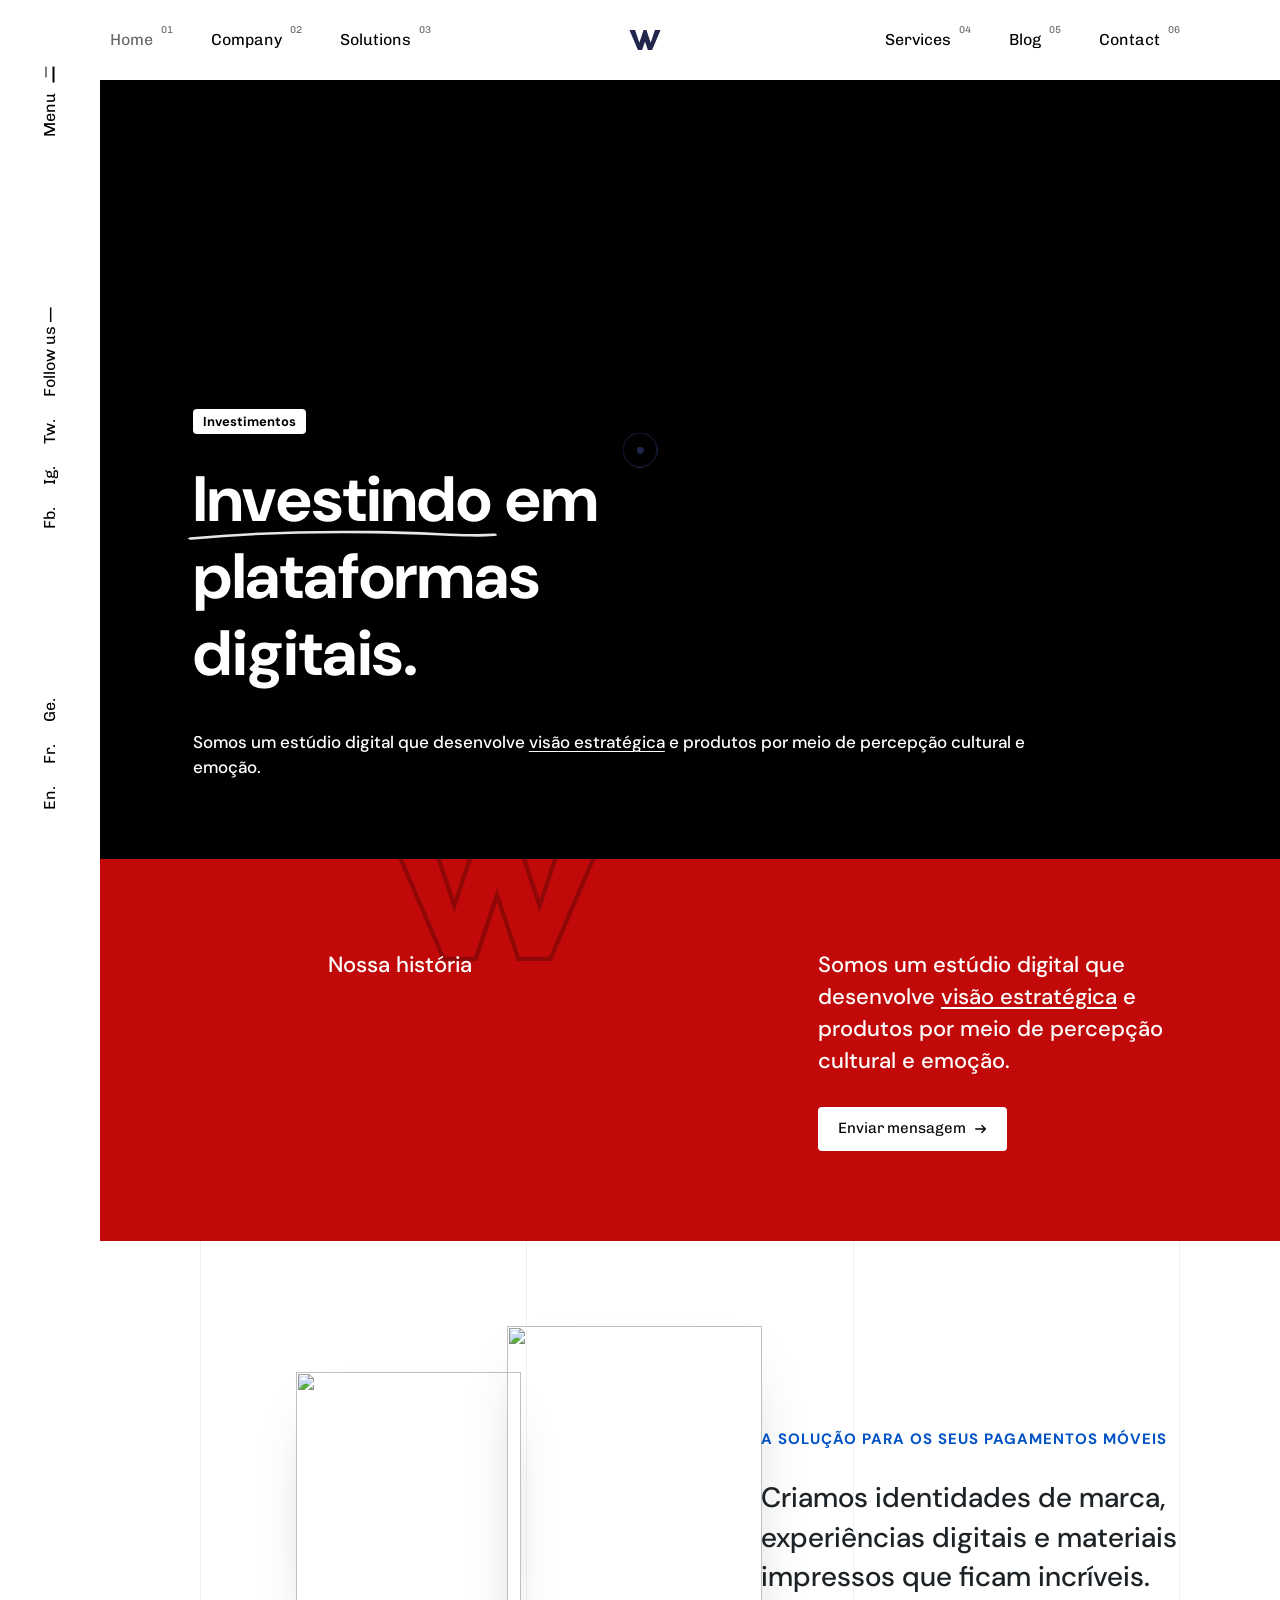
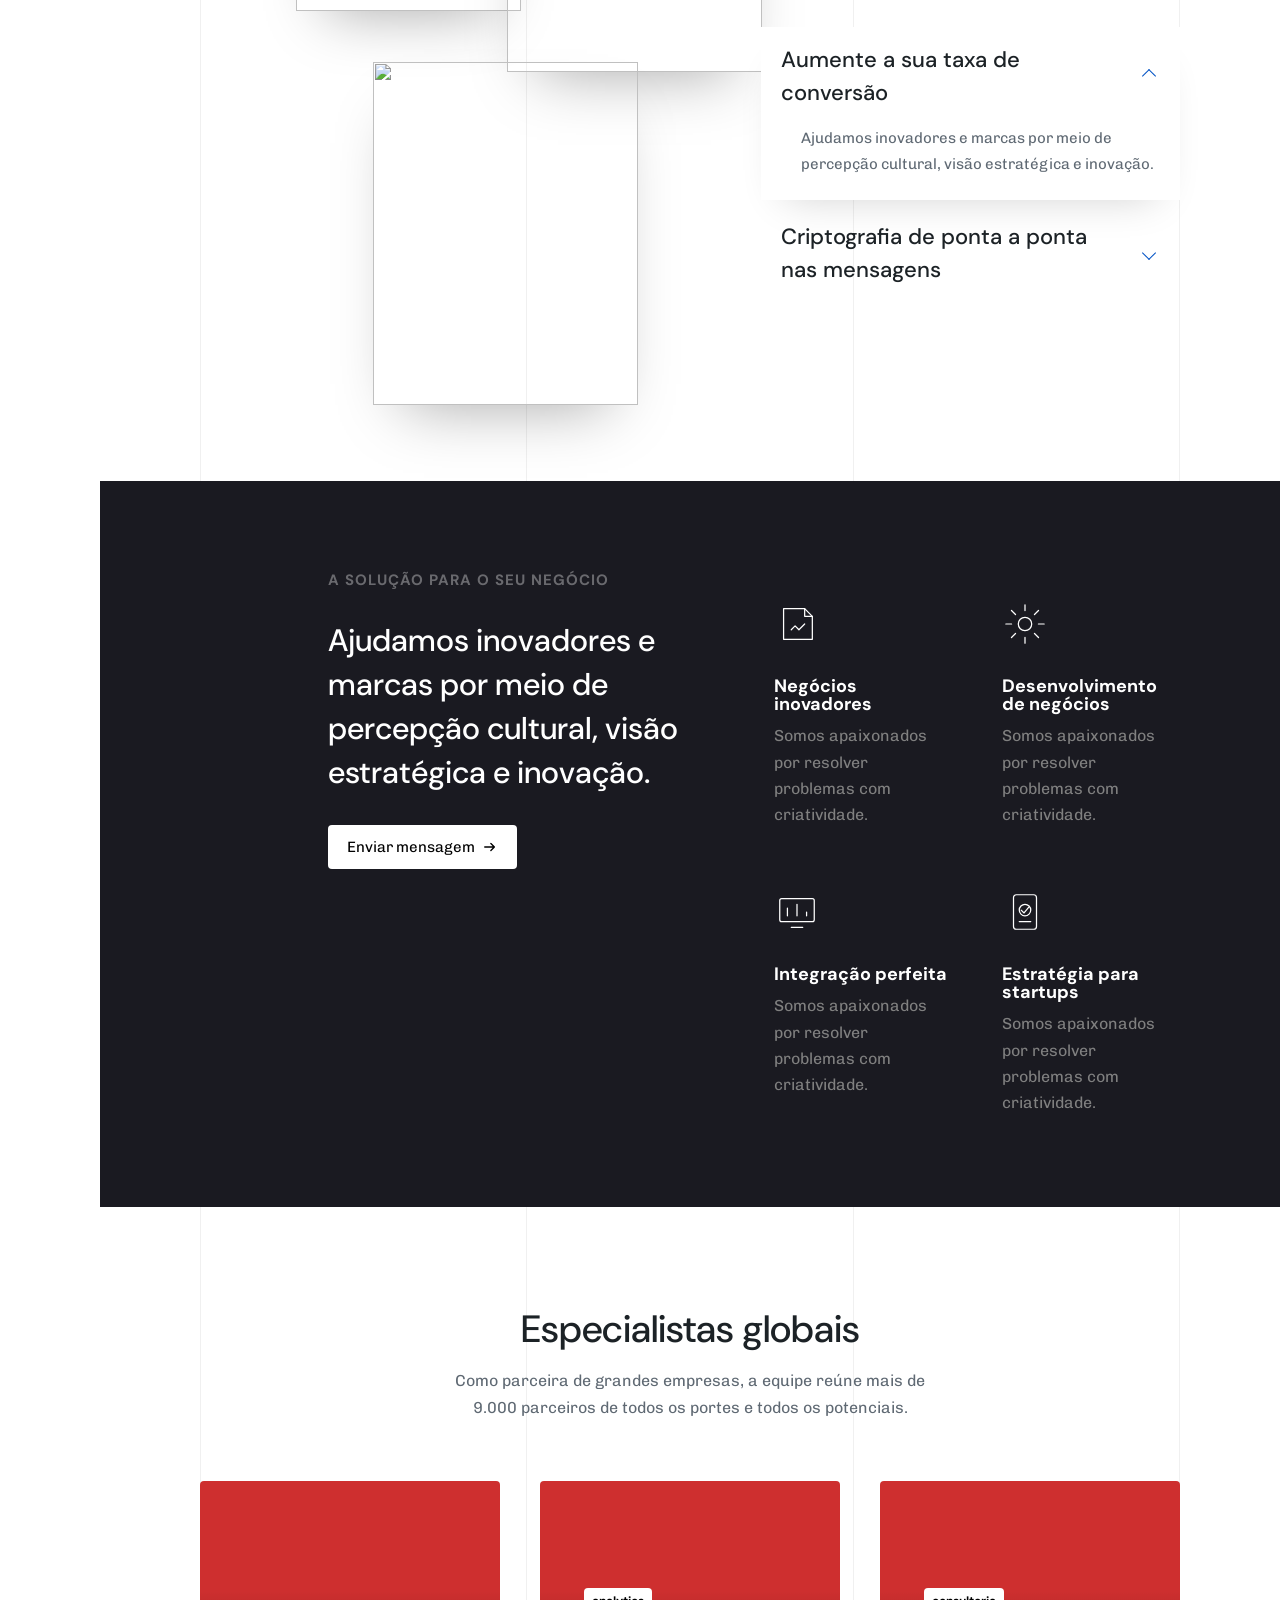
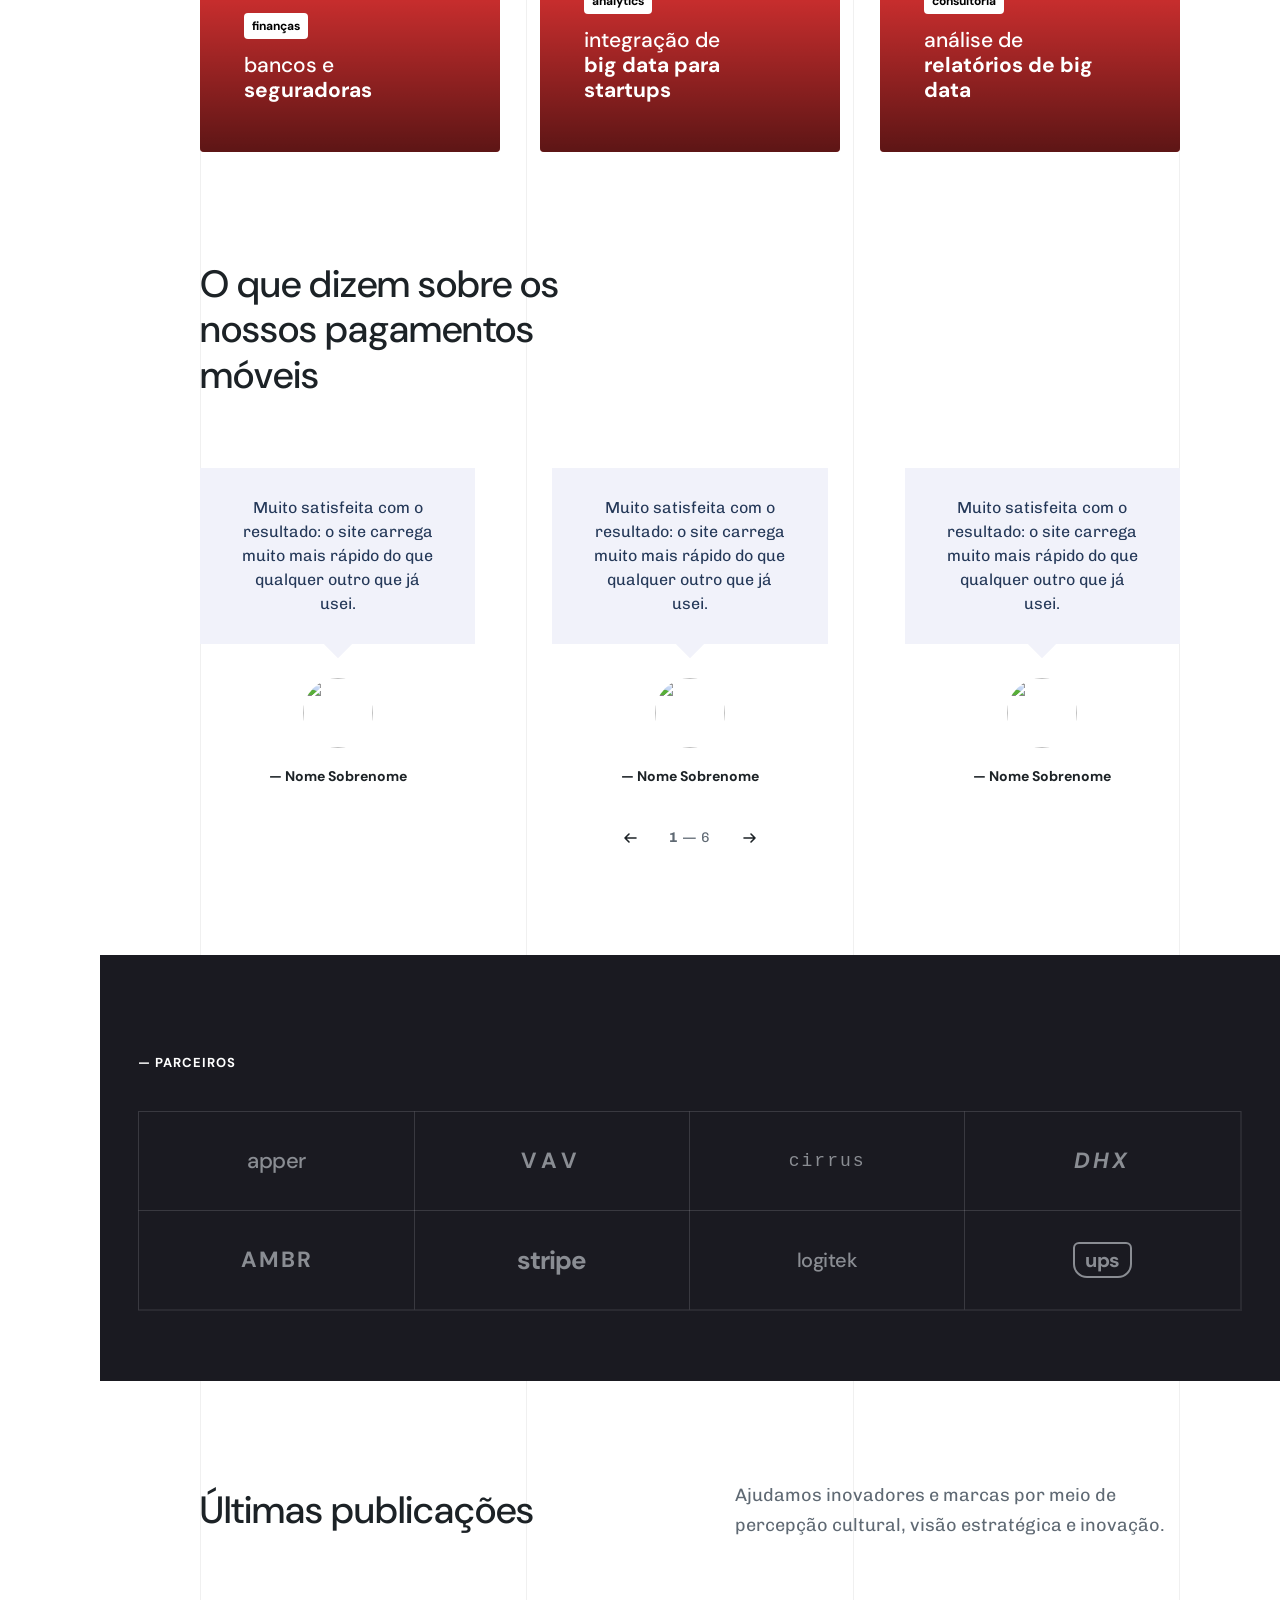
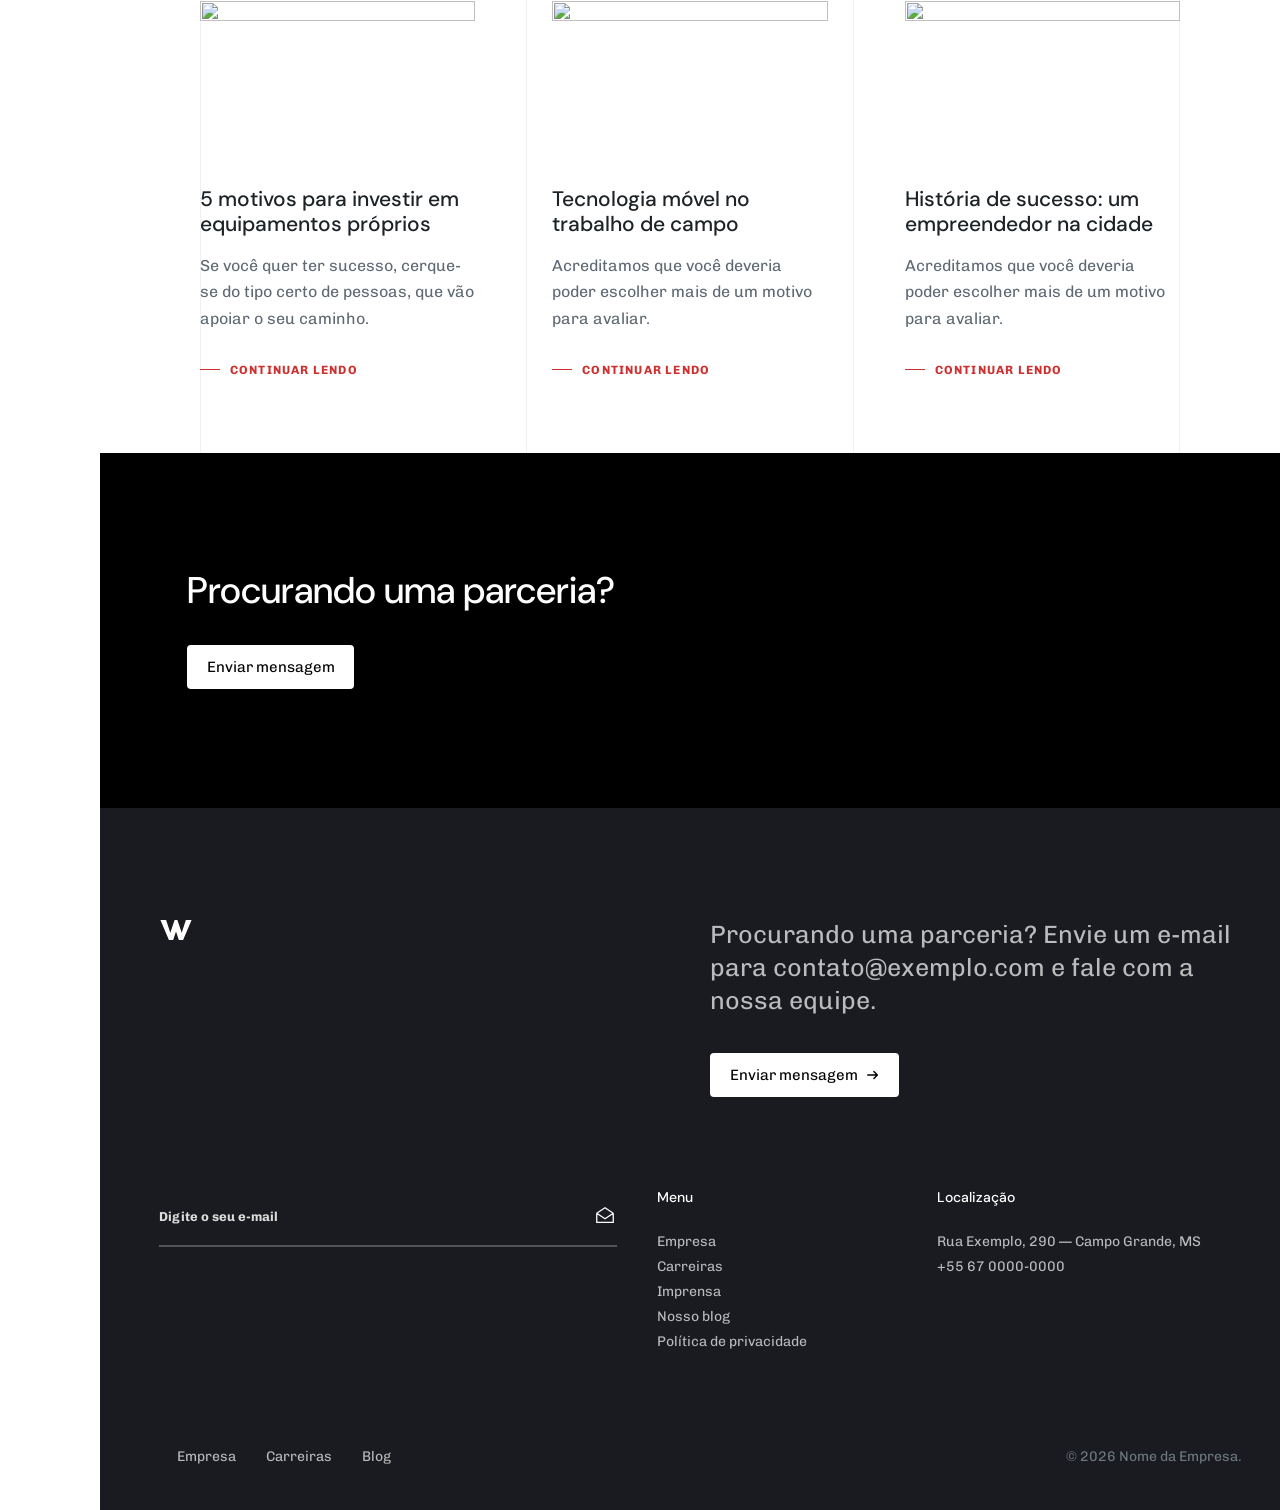
==== index.html @ 2f0c1c55 "Add files via upload" ====
<!DOCTYPE html>
<html lang="pt-BR">
<head>
<meta charset="utf-8">
<meta name="viewport" content="width=device-width, initial-scale=1">
<title>Projeto INSTY — site institucional (base)</title>
<meta name="description" content="Base do site institucional do Projeto INSTY. Estrutura, tipografia e interações reconstruídas; textos e fotos são provisórios.">
<meta name="robots" content="noindex">
<link rel="icon" href="assets/favicon.svg" type="image/svg+xml">
<link rel="preconnect" href="https://fonts.googleapis.com">
<link rel="preconnect" href="https://fonts.gstatic.com" crossorigin>
<link rel="stylesheet" href="https://fonts.googleapis.com/css2?family=Chivo:wght@400;700&family=DM+Sans:wght@500;700&family=DM+Serif+Text:ital@0;1&display=swap">
<link rel="stylesheet" href="css/style.css">
</head>
<body>

<!-- ===== cursor personalizado (desktop com mouse) ===== -->
<div class="cc" aria-hidden="true">
  <span class="cc__dot"></span>
  <span class="cc__ring"></span>
  <span class="cc__solid"><i>Arraste</i></span>
</div>

<!-- ===== barra lateral fixa ===== -->
<aside class="barra" aria-label="Barra lateral">
  <button type="button" class="barra__menu" id="abrirMenu" aria-controls="gaveta" aria-expanded="false" aria-label="Abrir o menu">
    <span class="barra__menu-ico"><i></i><i></i></span>
    <span class="barra__menu-tx">Menu</span>
  </button>
  <div class="barra__social">
    <a href="#">Fb.</a><a href="#">Ig.</a><a href="#">Tw.</a><span>Follow us —</span>
  </div>
  <div class="barra__lang">
    <a href="#">En.</a><a href="#">Fr.</a><a href="#">Ge.</a>
  </div>
</aside>

<!-- ===== gaveta (menu lateral) ===== -->
<div class="gaveta" id="gaveta" aria-hidden="true">
  <div class="gaveta__fundo" data-fechar></div>
  <nav class="gaveta__painel" aria-label="Menu principal">
    <a class="gaveta__logo" href="#inicio" aria-label="Início"><svg viewBox="0 0 48 32"><use href="#logo"/></svg></a>
    <button type="button" class="gaveta__fechar" data-fechar aria-label="Fechar o menu"><span></span><span></span></button>
    <ul class="gaveta__lista">
      <li><a href="#inicio">Home</a></li>
      <li><a href="#empresa">Company</a></li>
      <li><a href="#solucoes">Solutions</a></li>
      <li><a href="#servicos">Services</a></li>
      <li><a href="#blog">Blog</a></li>
      <li><a href="#contato">Contact</a></li>
    </ul>
    <div class="gaveta__rodape">
      <a href="mailto:contato@exemplo.com">contato@exemplo.com</a>
      <p>Tem uma dúvida? Estamos aqui para responder.</p>
    </div>
  </nav>
</div>

<!-- ===== cabeçalho ===== -->
<header class="topo" id="topo">
  <nav class="topo__nav topo__nav--esq" aria-label="Principal, esquerda">
    <a href="#inicio" class="atual">Home<sup>01</sup></a>
    <a href="#empresa">Company<sup>02</sup></a>
    <a href="#solucoes">Solutions<sup>03</sup></a>
  </nav>
  <a class="topo__logo" href="#inicio" aria-label="Início"><svg viewBox="0 0 48 32"><use href="#logo"/></svg></a>
  <nav class="topo__nav topo__nav--dir" aria-label="Principal, direita">
    <a href="#servicos">Services<sup>04</sup></a>
    <a href="#blog">Blog<sup>05</sup></a>
    <a href="#contato">Contact<sup>06</sup></a>
  </nav>
  <button type="button" class="topo__ham" id="abrirMenuMobile" aria-controls="gaveta" aria-expanded="false" aria-label="Abrir o menu"><i></i><i></i></button>
</header>

<main class="pagina">

<!-- 1. HERÓI -->
<section class="heroi" id="inicio" data-blob>
  <div class="heroi__fundo" style="background-image:url('https://images.pexels.com/photos/5075787/pexels-photo-5075787.jpeg?auto=compress&cs=tinysrgb&w=2200')"></div>
  <div class="heroi__veu"></div>
  <div class="heroi__conteudo">
    <span class="chip rv" data-rv>Investimentos</span>
    <h1 class="heroi__titulo" data-split><span class="sublinha">Investindo</span> em plataformas digitais.</h1>
    <p class="heroi__sub rv" data-rv style="--d:.5s">Somos um estúdio digital que desenvolve <a href="#empresa">visão estratégica</a> e produtos por meio de percepção cultural e emoção.</p>
  </div>
</section>

<!-- 2. NOSSA HISTÓRIA (faixa vermelha) -->
<section class="historia" id="empresa">
  <svg class="historia__marca" viewBox="0 0 48 32" aria-hidden="true"><path d="M2 2h8l6 18 6-18h4l6 18 6-18h8L34 30h-6l-4-12-4 12h-6z"/></svg>
  <div class="historia__grade">
    <h4 class="rv" data-rv>Nossa história</h4>
    <div class="rv" data-rv style="--d:.15s">
      <p>Somos um estúdio digital que desenvolve <a href="#solucoes">visão estratégica</a> e produtos por meio de percepção cultural e emoção.</p>
      <a class="btn" href="#contato">Enviar mensagem <svg viewBox="0 0 16 16"><use href="#seta"/></svg></a>
    </div>
  </div>
</section>

<!-- 3. SOLUÇÕES (colagem + acordeão) -->
<section class="sec solucoes linhas" id="solucoes">
  <div class="solucoes__colagem" aria-hidden="true">
    <figure class="plx" data-plx="-0.08"><img src="https://images.pexels.com/photos/5950690/pexels-photo-5950690.jpeg?auto=compress&cs=tinysrgb&w=500&h=530&fit=crop" alt="" loading="lazy"></figure>
    <figure class="plx" data-plx="0.10"><img src="https://images.pexels.com/photos/8815841/pexels-photo-8815841.jpeg?auto=compress&cs=tinysrgb&w=560&h=720&fit=crop" alt="" loading="lazy"></figure>
    <figure class="plx" data-plx="-0.16"><img src="https://images.pexels.com/photos/11738405/pexels-photo-11738405.jpeg?auto=compress&cs=tinysrgb&w=540&h=730&fit=crop" alt="" loading="lazy"></figure>
  </div>
  <div class="solucoes__texto">
    <h6 class="eyebrow eyebrow--azul rv" data-rv>A solução para os seus pagamentos móveis</h6>
    <h2 class="t-28 rv" data-rv style="--d:.1s">Criamos identidades de marca, experiências digitais e materiais impressos que ficam incríveis.</h2>
    <div class="acordeao rv" data-rv style="--d:.2s">
      <details open>
        <summary><h4>Aumente a sua taxa de conversão</h4><i class="acordeao__seta"></i></summary>
        <div class="acordeao__corpo"><p>Ajudamos inovadores e marcas por meio de percepção cultural, visão estratégica e inovação.</p></div>
      </details>
      <details>
        <summary><h4>Criptografia de ponta a ponta nas mensagens</h4><i class="acordeao__seta"></i></summary>
        <div class="acordeao__corpo"><p>Ajudamos inovadores e marcas por meio de percepção cultural, visão estratégica e inovação.</p></div>
      </details>
    </div>
  </div>
</section>

<!-- 4. SERVIÇOS (bloco escuro) -->
<section class="servicos" id="servicos">
  <div class="servicos__texto">
    <h6 class="eyebrow eyebrow--clara rv" data-rv>A solução para o seu negócio</h6>
    <h3 class="t-31 rv" data-rv style="--d:.1s">Ajudamos inovadores e marcas por meio de percepção cultural, visão estratégica e inovação.</h3>
    <div class="rv" data-rv style="--d:.2s"><a class="btn" href="#contato">Enviar mensagem <svg viewBox="0 0 16 16"><use href="#seta"/></svg></a></div>
  </div>
  <div class="servicos__grade">
    <article class="icone-box rv" data-rv>
      <svg viewBox="0 0 48 48" aria-hidden="true"><path d="M10 8h22l8 8v24H10z"/><path d="M32 8v8h8"/><path d="M18 30l4-4 4 4 6-6"/></svg>
      <h3>Negócios inovadores</h3><p>Somos apaixonados por resolver problemas com criatividade.</p>
    </article>
    <article class="icone-box rv" data-rv style="--d:.1s">
      <svg viewBox="0 0 48 48" aria-hidden="true"><circle cx="24" cy="24" r="7"/><path d="M24 4v6M24 38v6M4 24h6M38 24h6M9.9 9.9l4.2 4.2M33.9 33.9l4.2 4.2M9.9 38.1l4.2-4.2M33.9 14.1l4.2-4.2"/></svg>
      <h3>Desenvolvimento de negócios</h3><p>Somos apaixonados por resolver problemas com criatividade.</p>
    </article>
    <article class="icone-box rv" data-rv style="--d:.15s">
      <svg viewBox="0 0 48 48" aria-hidden="true"><rect x="6" y="10" width="36" height="24" rx="2"/><path d="M14 28v-8M24 28V16M34 28v-4M18 40h12"/></svg>
      <h3>Integração perfeita</h3><p>Somos apaixonados por resolver problemas com criatividade.</p>
    </article>
    <article class="icone-box rv" data-rv style="--d:.25s">
      <svg viewBox="0 0 48 48" aria-hidden="true"><rect x="12" y="6" width="24" height="36" rx="3"/><circle cx="24" cy="22" r="6"/><path d="M20 22l3 3 5-6M18 34h12"/></svg>
      <h3>Estratégia para startups</h3><p>Somos apaixonados por resolver problemas com criatividade.</p>
    </article>
  </div>
</section>

<!-- 5. ESPECIALISTAS (cartões que viram) -->
<section class="sec especialistas linhas">
  <header class="centro">
    <h2 class="t-38 rv" data-rv>Especialistas globais</h2>
    <p class="rv" data-rv style="--d:.1s">Como parceira de grandes empresas, a equipe reúne mais de 9.000 parceiros de todos os portes e todos os potenciais.</p>
  </header>
  <div class="flips" data-cursor="explorar">
    <article class="flip rv" data-rv>
      <div class="flip__inner">
        <div class="flip__face flip__frente" style="background-image:url('https://images.pexels.com/photos/1181326/pexels-photo-1181326.jpeg?auto=compress&cs=tinysrgb&w=1100&h=1000&fit=crop')">
          <span class="chip chip--sm">finanças</span>
          <h5><span>bancos e</span> seguradoras</h5>
        </div>
        <div class="flip__face flip__verso"><a class="btn" href="#contato">Enviar mensagem <svg viewBox="0 0 16 16"><use href="#seta"/></svg></a></div>
      </div>
    </article>
    <article class="flip rv" data-rv style="--d:.1s">
      <div class="flip__inner">
        <div class="flip__face flip__frente" style="background-image:url('https://images.pexels.com/photos/6585966/pexels-photo-6585966.jpeg?auto=compress&cs=tinysrgb&w=1100&h=1000&fit=crop')">
          <span class="chip chip--sm">analytics</span>
          <h5><span>integração de</span> big data para startups</h5>
        </div>
        <div class="flip__face flip__verso"><a class="btn" href="#contato">Enviar mensagem <svg viewBox="0 0 16 16"><use href="#seta"/></svg></a></div>
      </div>
    </article>
    <article class="flip rv" data-rv style="--d:.2s">
      <div class="flip__inner">
        <div class="flip__face flip__frente" style="background-image:url('https://images.pexels.com/photos/7752878/pexels-photo-7752878.jpeg?auto=compress&cs=tinysrgb&w=1100&h=1000&fit=crop')">
          <span class="chip chip--sm">consultoria</span>
          <h5><span>análise de</span> relatórios de big data</h5>
        </div>
        <div class="flip__face flip__verso"><a class="btn" href="#contato">Enviar mensagem <svg viewBox="0 0 16 16"><use href="#seta"/></svg></a></div>
      </div>
    </article>
  </div>
</section>

<!-- 6. DEPOIMENTOS -->
<section class="sec depoimentos linhas">
  <header class="duas-col">
    <h2 class="t-38 rv" data-rv>O que dizem sobre os nossos pagamentos móveis</h2>
    <p class="t-18 rv" data-rv style="--d:.1s">Os serviços de pagamento estão disponíveis em aplicativos para celular e computador.</p>
  </header>
  <div class="carrossel" id="depoimentos" data-cursor="arrastar">
    <div class="carrossel__trilho">
      <article class="depo"><div class="depo__balao"><p>Muito satisfeita com o resultado: o site carrega muito mais rápido do que qualquer outro que já usei.</p></div><img src="https://images.pexels.com/photos/12311572/pexels-photo-12311572.jpeg?auto=compress&cs=tinysrgb&w=140&h=140&fit=crop" alt="" loading="lazy"><h3>— Nome Sobrenome</h3></article>
      <article class="depo"><div class="depo__balao"><p>Muito satisfeita com o resultado: o site carrega muito mais rápido do que qualquer outro que já usei.</p></div><img src="https://images.pexels.com/photos/37148308/pexels-photo-37148308.jpeg?auto=compress&cs=tinysrgb&w=140&h=140&fit=crop" alt="" loading="lazy"><h3>— Nome Sobrenome</h3></article>
      <article class="depo"><div class="depo__balao"><p>Muito satisfeita com o resultado: o site carrega muito mais rápido do que qualquer outro que já usei.</p></div><img src="https://images.pexels.com/photos/38197025/pexels-photo-38197025.jpeg?auto=compress&cs=tinysrgb&w=140&h=140&fit=crop" alt="" loading="lazy"><h3>— Nome Sobrenome</h3></article>
      <article class="depo"><div class="depo__balao"><p>Muito satisfeita com o resultado: o site carrega muito mais rápido do que qualquer outro que já usei.</p></div><img src="https://images.pexels.com/photos/12311572/pexels-photo-12311572.jpeg?auto=compress&cs=tinysrgb&w=140&h=140&fit=crop" alt="" loading="lazy"><h3>— Nome Sobrenome</h3></article>
      <article class="depo"><div class="depo__balao"><p>Muito satisfeita com o resultado: o site carrega muito mais rápido do que qualquer outro que já usei.</p></div><img src="https://images.pexels.com/photos/37148308/pexels-photo-37148308.jpeg?auto=compress&cs=tinysrgb&w=140&h=140&fit=crop" alt="" loading="lazy"><h3>— Nome Sobrenome</h3></article>
      <article class="depo"><div class="depo__balao"><p>Muito satisfeita com o resultado: o site carrega muito mais rápido do que qualquer outro que já usei.</p></div><img src="https://images.pexels.com/photos/38197025/pexels-photo-38197025.jpeg?auto=compress&cs=tinysrgb&w=140&h=140&fit=crop" alt="" loading="lazy"><h3>— Nome Sobrenome</h3></article>
    </div>
    <div class="carrossel__nav">
      <button type="button" class="carrossel__seta" data-dir="-1" aria-label="Anterior"><svg viewBox="0 0 16 16"><use href="#seta"/></svg></button>
      <span class="carrossel__pag"><b data-pag-atual>1</b> — <span data-pag-total>6</span></span>
      <button type="button" class="carrossel__seta" data-dir="1" aria-label="Próximo"><svg viewBox="0 0 16 16"><use href="#seta"/></svg></button>
    </div>
  </div>
</section>

<!-- 7. PARCEIROS -->
<section class="parceiros">
  <h6 class="eyebrow eyebrow--branca rv" data-rv>— Parceiros</h6>
  <ul class="parceiros__grade rv" data-rv style="--d:.1s" aria-label="Parceiros">
    <li><span class="marca-tx">apper</span></li>
    <li><span class="marca-tx marca-tx--wide">VAV</span></li>
    <li><span class="marca-tx marca-tx--mono">cirrus</span></li>
    <li><span class="marca-tx marca-tx--ital">DHX</span></li>
    <li><span class="marca-tx marca-tx--bold">AMBR</span></li>
    <li><span class="marca-tx marca-tx--heavy">stripe</span></li>
    <li><span class="marca-tx marca-tx--light">logitek</span></li>
    <li><span class="marca-tx marca-tx--shield">ups</span></li>
  </ul>
</section>

<!-- 8. BLOG -->
<section class="sec posts linhas" id="blog">
  <header class="duas-col">
    <h2 class="t-38 rv" data-rv>Últimas publicações</h2>
    <p class="t-18 rv" data-rv style="--d:.1s">Ajudamos inovadores e marcas por meio de percepção cultural, visão estratégica e inovação.</p>
  </header>
  <div class="posts__grade">
    <article class="post rv" data-rv>
      <a class="post__img" href="#"><img src="https://images.pexels.com/photos/12899134/pexels-photo-12899134.jpeg?auto=compress&cs=tinysrgb&w=900&h=490&fit=crop" alt="" loading="lazy"></a>
      <h2><a href="#">5 motivos para investir em equipamentos próprios</a></h2>
      <p>Se você quer ter sucesso, cerque-se do tipo certo de pessoas, que vão apoiar o seu caminho.</p>
      <a class="ler" href="#">Continuar lendo</a>
    </article>
    <article class="post rv" data-rv style="--d:.1s">
      <a class="post__img" href="#"><img src="https://images.pexels.com/photos/16808665/pexels-photo-16808665.jpeg?auto=compress&cs=tinysrgb&w=900&h=490&fit=crop" alt="" loading="lazy"></a>
      <h2><a href="#">Tecnologia móvel no trabalho de campo</a></h2>
      <p>Acreditamos que você deveria poder escolher mais de um motivo para avaliar.</p>
      <a class="ler" href="#">Continuar lendo</a>
    </article>
    <article class="post rv" data-rv style="--d:.2s">
      <a class="post__img" href="#"><img src="https://images.pexels.com/photos/9580577/pexels-photo-9580577.jpeg?auto=compress&cs=tinysrgb&w=900&h=490&fit=crop" alt="" loading="lazy"></a>
      <h2><a href="#">História de sucesso: um empreendedor na cidade</a></h2>
      <p>Acreditamos que você deveria poder escolher mais de um motivo para avaliar.</p>
      <a class="ler" href="#">Continuar lendo</a>
    </article>
  </div>
</section>

<!-- 9. CHAMADA (faixa com imagem) -->
<section class="chamada" id="contato" data-blob>
  <div class="chamada__fundo" style="background-image:url('https://images.pexels.com/photos/5075787/pexels-photo-5075787.jpeg?auto=compress&cs=tinysrgb&w=2200')"></div>
  <div class="chamada__conteudo">
    <h2 class="rv" data-rv>Procurando uma parceria?</h2>
    <div class="rv" data-rv style="--d:.1s"><a class="btn" href="mailto:contato@exemplo.com">Enviar mensagem</a></div>
  </div>
</section>

</main>

<!-- ===== rodapé ===== -->
<footer class="rodape">
  <div class="rodape__topo">
    <a class="rodape__logo" href="#inicio" aria-label="Início"><svg viewBox="0 0 48 32"><use href="#logo"/></svg></a>
    <div>
      <p class="rodape__chamada">Procurando uma parceria? Envie um e-mail para contato@exemplo.com e fale com a nossa equipe.</p>
      <a class="btn" href="mailto:contato@exemplo.com">Enviar mensagem <svg viewBox="0 0 16 16"><use href="#seta"/></svg></a>
    </div>
  </div>
  <div class="rodape__meio">
    <form class="rodape__news" onsubmit="return false">
      <label class="sr" for="newsEmail">Seu e-mail</label>
      <input id="newsEmail" type="email" placeholder="Digite o seu e-mail" autocomplete="email">
      <button type="submit" aria-label="Assinar"><svg viewBox="0 0 24 24"><path d="M3 9l9 6 9-6M3 9v10h18V9M3 9l9-6 9 6"/></svg></button>
    </form>
    <nav aria-label="Menu do rodapé"><h3>Menu</h3><a href="#empresa">Empresa</a><a href="#">Carreiras</a><a href="#">Imprensa</a><a href="#blog">Nosso blog</a><a href="#">Política de privacidade</a></nav>
    <div><h3>Localização</h3><p>Rua Exemplo, 290 — Campo Grande, MS</p><p>+55 67 0000-0000</p></div>
  </div>
  <div class="rodape__base">
    <nav aria-label="Links do rodapé"><a href="#empresa">Empresa</a><a href="#">Carreiras</a><a href="#blog">Blog</a></nav>
    <p>© 2026 Nome da Empresa.</p>
  </div>
</footer>

<svg width="0" height="0" style="position:absolute" aria-hidden="true">
  <defs>
    <symbol id="logo" viewBox="0 0 48 32"><path d="M2 2h8l6 18 6-18h4l6 18 6-18h8L34 30h-6l-4-12-4 12h-6z" fill="currentColor"/></symbol>
    <symbol id="seta" viewBox="0 0 16 16"><path d="M2 8h11M9 4l4 4-4 4" fill="none" stroke="currentColor" stroke-width="1.6" stroke-linecap="round" stroke-linejoin="round"/></symbol>
  </defs>
</svg>

<script src="js/main.js" defer></script>
</body>
</html>
---- css/style.css ----
/* ============================================================
   Projeto INSTY — base do site institucional
   Reconstrução fiel do layout "Asymmetric Business" em CSS próprio.
   Medidas de referência tomadas a 1905px de largura de janela.
   ============================================================ */

:root{
  --bar: 100px;                 /* barra lateral fixa (desktop) */
  --topo: 80px;                 /* altura do cabeçalho */
  --gutter: clamp(24px, 7.8vw, 150px);   /* 150px a 1905px */
  --cor-texto: #5F6973;         /* corpo */
  --cor-titulo: #1C2226;        /* títulos */
  --cor-preto: #000;
  --cor-vermelho: #C10909;      /* faixa "Nossa história" */
  --cor-acento: #CE2F2F;        /* links "continuar lendo", blob do cursor, fundo dos cartões */
  --cor-azul: #0152C5;          /* eyebrow azul */
  --cor-navy: #0F144E;          /* verso dos cartões */
  --cor-cursor: #20264C;        /* cursor */
  --cor-escuro: #1A1A21;        /* bloco de serviços / parceiros */
  --cor-rodape: #1A1B20;
  --cor-lavanda: #F1F2FA;       /* balão dos depoimentos */
  --linha: rgba(0,0,0,.06);
  --f-corpo: "Chivo", system-ui, sans-serif;
  --f-titulo: "DM Sans", system-ui, sans-serif;
  --f-serif: "DM Serif Text", Georgia, serif;
  --ease: cubic-bezier(.16,1,.3,1);
  --ease-io: cubic-bezier(.65,0,.35,1);
}

*,*::before,*::after{ box-sizing:border-box; }
html{ scroll-behavior:smooth; -webkit-text-size-adjust:100%; }
html,body{ overflow-x:clip; }
body{ margin:0; background:#fff; color:var(--cor-texto); font:400 16px/1.65 var(--f-corpo); -webkit-font-smoothing:antialiased; }
img{ max-width:100%; height:auto; display:block; }
a{ color:inherit; text-decoration:none; }
h1,h2,h3,h4,h5,h6{ margin:0; font-family:var(--f-titulo); font-weight:500; color:var(--cor-titulo); line-height:1.2; }
p{ margin:0; }
.sr{ position:absolute!important; width:1px; height:1px; overflow:hidden; clip:rect(0 0 0 0); white-space:nowrap; }
body.tem-mouse, body.tem-mouse a, body.tem-mouse button, body.tem-mouse summary{ cursor:none; }

/* ---------- tipografia utilitária ---------- */
.t-18{ font-size:18px; line-height:1.66; }
.t-28{ font-size:28px; line-height:1.42; }
.t-31{ font-size:31px; line-height:1.42; }
.t-38{ font-size:38px; line-height:1.2; }
.eyebrow{ font:700 15px/1.2 var(--f-titulo); letter-spacing:1px; text-transform:uppercase; color:var(--cor-titulo); }
.eyebrow--azul{ color:var(--cor-azul); }
.eyebrow--clara{ color:rgba(255,255,255,.35); }
.eyebrow--branca{ color:#fff; font-size:13px; }
.chip{ display:inline-block; padding:6px 10px; border-radius:4px; background:#fff; font:700 13px/1 var(--f-titulo); color:#000; }
.chip--sm{ padding:7px 8px; font-size:12px; }

/* ---------- botões ---------- */
.btn{ display:inline-flex; align-items:center; gap:8px; padding:12.75px 19.5px; border-radius:4px; background:#fff; color:#000; font:400 15px/1.25 var(--f-corpo); border:0; position:relative; overflow:hidden; isolation:isolate; transition:color .35s var(--ease), transform .35s var(--ease); }
.btn::before{ content:""; position:absolute; inset:0; z-index:-1; background:var(--cor-acento); transform:scaleX(0); transform-origin:right; transition:transform .5s var(--ease); }
.btn svg{ width:14px; height:14px; transition:transform .35s var(--ease); }
.btn:hover{ color:#fff; }
.btn:hover::before{ transform:scaleX(1); transform-origin:left; }
.btn:hover svg{ transform:translateX(4px); }
.btn:focus-visible{ outline:2px solid var(--cor-acento); outline-offset:3px; }

/* ---------- cursor ---------- */
.cc{ display:none; }
body.tem-mouse .cc{ display:block; }
.cc > span{ position:fixed; left:0; top:0; pointer-events:none; border-radius:50%; transform:translate(-50%,-50%); will-change:transform; }
.cc__dot{ width:7px; height:7px; background:var(--cor-cursor); z-index:1101; transition:opacity .2s, width .3s var(--ease), height .3s var(--ease); }
.cc__ring{ width:35px; height:35px; border:1px solid var(--cor-cursor); z-index:1100; transition:width .35s var(--ease), height .35s var(--ease), opacity .3s, border-color .3s; }
.cc.link .cc__ring{ width:52px; height:52px; }
.cc.escuro .cc__dot{ background:#fff; } .cc.escuro .cc__ring{ border-color:#fff; }
.cc__solid{ width:86px; height:86px; background:#fff; z-index:1200; display:grid; place-items:center; opacity:0; transform:translate(-50%,-50%) scale(.4); transition:opacity .3s var(--ease), transform .4s var(--ease); box-shadow:0 10px 30px -10px rgba(0,0,0,.25); }
.cc__solid i{ font:400 13px/1 var(--f-corpo); color:#000; font-style:normal; }
.cc.solid .cc__solid{ opacity:1; transform:translate(-50%,-50%) scale(1); }
.cc.solid .cc__dot,.cc.solid .cc__ring{ opacity:0; }
.cc.blob .cc__dot{ background:#fff; } .cc.blob .cc__ring{ border-color:#fff; }
/* bolha vermelha dentro das seções com foto: fica atrás do texto e à frente da imagem */
.blob{ position:absolute; left:0; top:0; width:390px; height:390px; border-radius:50%; background:var(--cor-acento); opacity:0; pointer-events:none; z-index:1; transform:translate(-50%,-50%) scale(.2); transition:opacity .5s var(--ease); will-change:transform; }
[data-blob].blob-on .blob{ opacity:.88; }

/* ---------- barra lateral ---------- */
.barra{ position:fixed; left:0; top:0; bottom:0; width:var(--bar); z-index:60; display:flex; flex-direction:column; align-items:center; justify-content:space-between; padding:70px 0 90px; background:#fff; }
.barra__menu{ display:flex; flex-direction:column; align-items:center; gap:14px; border:0; background:none; padding:0; color:#000; }
.barra__menu-tx{ writing-mode:vertical-rl; transform:rotate(180deg); font:400 16px/1 var(--f-corpo); }
.barra__menu-ico{ display:flex; flex-direction:column; gap:6px; width:16px; transform:rotate(90deg); }
.barra__menu-ico i{ display:block; height:1.5px; background:#000; transition:transform .4s var(--ease), width .4s var(--ease); }
.barra__menu-ico i:last-child{ width:70%; }
.barra__menu:hover .barra__menu-ico i:last-child{ width:100%; }
.barra__social,.barra__lang{ display:flex; flex-direction:column-reverse; align-items:center; gap:22px; }
.barra__social a,.barra__social span,.barra__lang a{ writing-mode:vertical-rl; transform:rotate(180deg); font:400 16px/1 var(--f-corpo); color:#000; }
.barra__social span{ color:#000; }
.barra__social a:hover,.barra__lang a:hover{ color:var(--cor-acento); }

/* ---------- gaveta ---------- */
.gaveta{ position:fixed; inset:0; z-index:200; visibility:hidden; }
.gaveta[aria-hidden="false"]{ visibility:visible; }
.gaveta__fundo{ position:absolute; inset:0; background:rgba(0,0,0,.2); opacity:0; transition:opacity .5s var(--ease); }
.gaveta[aria-hidden="false"] .gaveta__fundo{ opacity:1; }
.gaveta__painel{ position:absolute; left:0; top:0; bottom:0; width:350px; max-width:88vw; background:#fff; box-shadow:0 0 50px rgba(0,0,0,.15); padding:60px 50px 50px; display:flex; flex-direction:column; transform:translateX(-100%); transition:transform .7s var(--ease); }
.gaveta[aria-hidden="false"] .gaveta__painel{ transform:none; }
.gaveta__logo svg{ width:34px; height:24px; color:var(--cor-cursor); }
.gaveta__fechar{ position:absolute; right:22px; top:22px; width:40px; height:40px; border:0; background:none; }
.gaveta__fechar span{ position:absolute; left:10px; top:19px; width:20px; height:1.5px; background:#000; transform:rotate(45deg); } .gaveta__fechar span:last-child{ transform:rotate(-45deg); }
.gaveta__lista{ list-style:none; margin:120px 0 0; padding:0; display:flex; flex-direction:column; gap:10px; }
.gaveta__lista a{ font:400 32px/1.5 var(--f-corpo); color:#000; display:inline-block; opacity:0; transform:translateX(-20px); transition:opacity .6s var(--ease), transform .6s var(--ease), color .3s; transition-delay:calc(.15s + var(--i,0) * .06s); }
.gaveta[aria-hidden="false"] .gaveta__lista a{ opacity:1; transform:none; }
.gaveta__lista a:hover{ color:rgba(0,0,0,.4); }
.gaveta__rodape{ margin-top:auto; font-size:13px; line-height:1.6; color:var(--cor-texto); }
.gaveta__rodape a{ display:block; color:#000; font-size:14px; margin-bottom:4px; }

/* ---------- cabeçalho ---------- */
.topo{ position:absolute; left:0; right:0; top:0; height:var(--topo); z-index:50; display:grid; grid-template-columns:1fr auto 1fr; align-items:center; padding:0 var(--gutter) 0 calc(var(--bar) + 10px); transition:opacity .4s var(--ease), transform .5s var(--ease); }
.topo.some{ opacity:0; transform:translateY(-10px); pointer-events:none; }
.topo__nav{ display:flex; gap:38px; }
.topo__nav--dir{ justify-content:flex-end; }
.topo__nav a{ font:400 16px/1.65 var(--f-corpo); color:#000; position:relative; transition:color .3s; }
.topo__nav a.atual{ color:rgba(0,0,0,.6); }
.topo__nav a:hover{ color:rgba(0,0,0,.6); }
.topo__nav sup{ font-size:10px; line-height:1; color:rgba(0,0,0,.6); margin-left:8px; vertical-align:top; position:relative; top:-2px; }
.topo__logo svg{ width:34px; height:24px; color:var(--cor-cursor); display:block; }
.topo__ham{ display:none; width:44px; height:44px; border:0; background:none; justify-self:end; flex-direction:column; justify-content:center; gap:6px; align-items:flex-end; }
.topo__ham i{ display:block; width:22px; height:1.5px; background:#000; } .topo__ham i:last-child{ width:16px; }

/* ---------- página: deslocada pela barra ---------- */
.pagina{ margin-left:var(--bar); }
.sec{ position:relative; padding:100px var(--gutter); }
/* linhas verticais de grade (4 colunas) */
.linhas::before{ content:""; position:absolute; inset:0 var(--gutter); pointer-events:none;
  background:linear-gradient(90deg,var(--linha),var(--linha)) 0 0/1px 100% no-repeat,
             linear-gradient(90deg,var(--linha),var(--linha)) 33.333% 0/1px 100% no-repeat,
             linear-gradient(90deg,var(--linha),var(--linha)) 66.666% 0/1px 100% no-repeat,
             linear-gradient(90deg,var(--linha),var(--linha)) 100% 0/1px 100% no-repeat; }
.linhas > *{ position:relative; }
.centro{ text-align:center; display:flex; flex-direction:column; align-items:center; gap:16px; }
.centro p{ max-width:500px; }
.duas-col{ display:grid; grid-template-columns:minmax(0,1fr) minmax(0,1fr); gap:40px clamp(40px, 7vw, 135px); align-items:center; }
.duas-col h2{ max-width:16ch; }
.duas-col p{ max-width:60ch; }

/* ---------- herói ---------- */
.heroi{ position:relative; margin-top:var(--topo); height:calc(100vh - 121px); min-height:640px; max-height:1000px; overflow:hidden; display:flex; align-items:flex-end; background:#000; }
.heroi__fundo{ position:absolute; inset:0; background-size:cover; background-position:center; background-attachment:fixed; }
.heroi__veu{ position:absolute; inset:0; background:rgba(0,0,0,.25); }
.heroi__conteudo{ position:relative; z-index:2; padding:0 var(--gutter) clamp(60px, 6.2vw, 117px) clamp(28px, 7.25vw, 138px); max-width:1200px; display:flex; flex-direction:column; align-items:flex-start; gap:18px; }
.heroi__titulo{ font:700 clamp(44px, 5vw, 96px)/1.2 var(--f-titulo); letter-spacing:-.2px; color:#fff; max-width:11ch; margin-top:10px; }
.heroi__titulo .pal{ display:inline-block; white-space:nowrap; }
.heroi__titulo .ch{ display:inline-block; opacity:0; transform:translateY(.4em); transition:opacity .7s var(--ease), transform .9s var(--ease); transition-delay:var(--d,0s); }
.heroi__titulo.pronto .ch{ opacity:1; transform:none; }
.sublinha{ position:relative; display:inline-block; white-space:nowrap; }
.sublinha svg{ position:absolute; left:-2%; right:-2%; bottom:-.06em; width:104%; height:.28em; overflow:visible; }
.sublinha svg path{ fill:none; stroke:rgba(255,255,255,.9); stroke-width:.09em; stroke-linecap:round; stroke-dasharray:1; stroke-dashoffset:1; transition:stroke-dashoffset 1.2s var(--ease-io) 1.1s; }
.heroi__titulo.pronto .sublinha svg path{ stroke-dashoffset:0; }
.heroi__sub{ font:500 clamp(17px, 1.15vw, 22px)/1.45 var(--f-titulo); color:#fff; max-width:882px; margin-top:20px; }
.heroi__sub a{ text-decoration:underline; text-underline-offset:.15em; }

/* ---------- nossa história ---------- */
.historia{ position:relative; background:var(--cor-vermelho); color:#fff; padding:90px var(--gutter) 90px; min-height:360px; overflow:hidden; }
.historia__marca{ position:absolute; left:clamp(120px, 21vw, 400px); top:-60px; width:clamp(220px, 20vw, 380px); height:auto; overflow:visible; }
.historia__marca path{ fill:none; stroke:rgba(0,0,0,.26); stroke-width:.8; }
.historia__grade{ position:relative; display:grid; grid-template-columns:minmax(0,1fr) minmax(0,1fr); gap:40px clamp(40px, 10vw, 200px); padding-left:clamp(0px, 10vw, 188px); }
.historia h4{ font:500 22px/1.45 var(--f-titulo); color:#fff; }
.historia p{ font:500 22px/1.45 var(--f-titulo); color:#fff; max-width:465px; }
.historia p a{ text-decoration:underline; text-underline-offset:.15em; }
.historia .btn{ margin-top:30px; }

/* ---------- soluções ---------- */
.solucoes{ display:grid; grid-template-columns:minmax(0,1fr) minmax(0,1fr); gap:40px; align-items:center; padding:155px var(--gutter) 145px var(--gutter); min-height:793px; }
.solucoes__colagem{ position:relative; height:540px; }
.solucoes__colagem figure{ position:absolute; margin:0; box-shadow:0 30px 60px -30px rgba(0,0,0,.35); overflow:hidden; }
.solucoes__colagem figure img{ width:100%; height:100%; object-fit:cover; }
.solucoes__colagem figure:nth-child(1){ left:clamp(60px, 7.5vw, 168px); top:46px; width:225px; height:239px; }
.solucoes__colagem figure:nth-child(2){ left:clamp(150px, 13.5vw, 294px); top:196px; width:265px; height:343px; z-index:2; }
.solucoes__colagem figure:nth-child(3){ left:clamp(300px, 24vw, 515px); top:0; width:255px; height:346px; }
.solucoes__texto{ max-width:469px; justify-self:start; margin-left:clamp(0px, 4vw, 70px); display:flex; flex-direction:column; gap:30px; }
.solucoes__texto h2{ color:var(--cor-titulo); }
.acordeao{ display:flex; flex-direction:column; gap:4px; }
.acordeao details{ background:transparent; transition:background .3s; }
.acordeao details[open]{ background:#fff; box-shadow:0 20px 40px -24px rgba(0,0,0,.2); }
.acordeao summary{ list-style:none; display:flex; align-items:center; justify-content:space-between; gap:16px; padding:16px 20px; }
.acordeao summary::-webkit-details-marker{ display:none; }
.acordeao h4{ font:500 22px/1.5 var(--f-titulo); color:var(--cor-titulo); }
.acordeao__seta{ width:10px; height:10px; border-right:1.5px solid var(--cor-azul); border-bottom:1.5px solid var(--cor-azul); transform:rotate(45deg); flex:none; margin-right:6px; transition:transform .4s var(--ease); }
details[open] .acordeao__seta{ transform:rotate(-135deg); }
.acordeao__corpo{ padding:0 20px 22px 40px; }
.acordeao__corpo p{ font-size:15px; line-height:1.75; }

/* ---------- serviços (escuro) ---------- */
.servicos{ background:var(--cor-escuro); color:#fff; display:grid; grid-template-columns:minmax(0,1fr) minmax(0,1fr); gap:40px; padding:90px var(--gutter) 90px calc(var(--gutter) + clamp(0px, 10vw, 193px)); min-height:579px; align-items:start; }
.servicos__texto{ display:flex; flex-direction:column; gap:30px; max-width:420px; }
.servicos__texto h3{ color:#fff; max-width:368px; }
.servicos__grade{ display:grid; grid-template-columns:repeat(2, minmax(0,1fr)); gap:60px 50px; max-width:500px; margin-left:auto; margin-top:30px; }
.icone-box svg{ width:46px; height:46px; fill:none; stroke:#fff; stroke-width:1.3; stroke-linecap:round; stroke-linejoin:round; margin-bottom:22px; }
.icone-box h3{ font:700 18px/1 var(--f-titulo); color:#fff; margin-bottom:10px; }
.icone-box p{ color:#808080; font-size:16px; line-height:1.65; }

/* ---------- especialistas ---------- */
.especialistas{ padding:100px var(--gutter) 55px; display:flex; flex-direction:column; gap:60px; }
.especialistas .centro h2{ color:var(--cor-titulo); }
.flips{ display:grid; grid-template-columns:repeat(3, minmax(0,1fr)); gap:40px; }
.flip{ perspective:1600px; aspect-ratio:528/476; }
.flip__inner{ position:relative; width:100%; height:100%; transform-style:preserve-3d; transition:transform .9s var(--ease); }
.flip:hover .flip__inner,.flip:focus-within .flip__inner{ transform:rotateY(180deg); }
.flip__face{ position:absolute; inset:0; border-radius:4px; backface-visibility:hidden; -webkit-backface-visibility:hidden; display:flex; }
.flip__frente{ background:var(--cor-acento) center/cover no-repeat; flex-direction:column; justify-content:flex-end; padding:30px 44px 48px; gap:14px; overflow:hidden; }
.flip__frente::before{ content:""; position:absolute; inset:0; background:linear-gradient(180deg, rgba(0,0,0,0) 40%, rgba(0,0,0,.55)); }
.flip__frente > *{ position:relative; }
.flip__frente .chip{ align-self:flex-start; }
.flip__frente h5{ font:700 21px/1.2 var(--f-titulo); color:#fff; max-width:421px; }
.flip__frente h5 span{ display:block; font-weight:500; }
.flip__verso{ background:var(--cor-navy); transform:rotateY(180deg); align-items:center; justify-content:center; }
.flip__verso .btn{ transform:scale(.95); transition:transform .5s var(--ease) .2s; }
.flip:hover .flip__verso .btn{ transform:scale(1); }

/* ---------- depoimentos ---------- */
.depoimentos{ padding:55px var(--gutter) 100px; display:flex; flex-direction:column; gap:60px; }
.carrossel{ position:relative; }
.carrossel{ --gap:clamp(24px, 6vw, 120px); }
.carrossel__trilho{ display:flex; gap:var(--gap); overflow-x:auto; scroll-snap-type:x mandatory; scrollbar-width:none; padding:10px 0 0; }
.carrossel__trilho::-webkit-scrollbar{ display:none; }
.depo{ flex:0 0 calc((100% - 2 * var(--gap)) / 3); max-width:408px; scroll-snap-align:start; display:flex; flex-direction:column; align-items:center; text-align:center; }
.depo__balao{ position:relative; background:var(--cor-lavanda); padding:28px 40px; width:100%; }
.depo__balao::after{ content:""; position:absolute; left:50%; bottom:-10px; width:20px; height:20px; background:var(--cor-lavanda); transform:translateX(-50%) rotate(45deg); }
.depo__balao p{ font-size:16px; line-height:1.5; color:#243858; }
.depo img{ width:70px; height:70px; border-radius:50%; object-fit:cover; margin:34px 0 18px; }
.depo h3{ font:700 14px/1.5 var(--f-titulo); color:var(--cor-titulo); }
.carrossel__nav{ display:flex; align-items:center; justify-content:center; gap:22px; margin-top:34px; font:400 14px/1 var(--f-corpo); color:var(--cor-texto); letter-spacing:1px; }
.carrossel__seta{ width:34px; height:34px; border:0; background:none; display:grid; place-items:center; color:var(--cor-titulo); transition:color .3s, transform .3s var(--ease); }
.carrossel__seta svg{ width:16px; height:16px; } .carrossel__seta[data-dir="-1"] svg{ transform:scaleX(-1); }
.carrossel__seta:hover{ color:var(--cor-acento); }

/* ---------- parceiros ---------- */
.parceiros{ background:var(--cor-escuro); padding:100px clamp(24px, 3vw, 60px) 70px; display:flex; flex-direction:column; gap:40px; }
.parceiros__grade{ list-style:none; margin:0; padding:0; display:grid; grid-template-columns:repeat(4, minmax(0,1fr)); border:1px solid rgba(255,255,255,.07); }
.parceiros__grade li{ height:100px; display:grid; place-items:center; border:1px solid rgba(255,255,255,.07); margin:-1px 0 0 -1px; color:#8a8d93; transition:color .3s, background .3s; }
.parceiros__grade li:hover{ color:#fff; background:rgba(255,255,255,.03); }
.marca-tx{ font:500 22px/1 var(--f-titulo); letter-spacing:-.5px; }
.marca-tx--wide{ letter-spacing:6px; font-weight:700; }
.marca-tx--mono{ font-family:ui-monospace, "SF Mono", Menlo, monospace; font-size:18px; letter-spacing:2px; }
.marca-tx--ital{ font-style:italic; font-weight:700; letter-spacing:3px; }
.marca-tx--bold{ font-weight:700; letter-spacing:2px; }
.marca-tx--heavy{ font-weight:700; font-size:26px; letter-spacing:-1px; }
.marca-tx--light{ font-weight:500; font-size:20px; }
.marca-tx--shield{ font-weight:700; font-size:20px; border:2px solid currentColor; border-radius:6px 6px 14px 14px; padding:6px 10px; }

/* ---------- posts ---------- */
.posts{ padding:100px var(--gutter) 70px; display:flex; flex-direction:column; gap:60px; }
.posts__grade{ display:grid; grid-template-columns:repeat(3, minmax(0,1fr)); gap:clamp(30px, 6vw, 105px); }
.post__img{ display:block; overflow:hidden; margin-bottom:36px; }
.post__img img{ width:100%; aspect-ratio:432/235; object-fit:cover; transition:transform 1s var(--ease); }
.post:hover .post__img img{ transform:scale(1.04); }
.post h2{ font:500 21px/1.2 var(--f-titulo); color:var(--cor-titulo); margin-bottom:16px; }
.post h2 a:hover{ color:var(--cor-acento); }
.post p{ font-size:16px; line-height:1.65; margin-bottom:20px; }
.ler{ display:inline-flex; align-items:center; gap:10px; font:700 12px/2.2 var(--f-corpo); letter-spacing:1.2px; text-transform:uppercase; color:var(--cor-acento); }
.ler::before{ content:""; width:20px; height:1px; background:currentColor; transition:width .4s var(--ease); }
.ler:hover::before{ width:32px; }

/* ---------- chamada ---------- */
.chamada{ position:relative; min-height:355px; background:#000; display:flex; align-items:center; overflow:hidden; }
.chamada__fundo{ position:absolute; inset:0; background-size:cover; background-position:center 60%; opacity:.95; }
.chamada__conteudo{ position:relative; z-index:2; padding:60px var(--gutter) 60px clamp(28px, 6.8vw, 130px); display:flex; flex-direction:column; gap:36px; align-items:flex-start; }
.chamada h2{ font:500 clamp(34px, 2.9vw, 55px)/1 var(--f-titulo); color:#fff; }

/* ---------- rodapé ---------- */
.rodape{ margin-left:var(--bar); background:var(--cor-rodape); color:rgba(255,255,255,.7); }
.rodape__topo{ display:grid; grid-template-columns:minmax(0,1fr) minmax(0,1fr); gap:40px; padding:110px clamp(24px, 3vw, 60px) 90px; align-items:start; }
.rodape__logo svg{ width:34px; height:24px; color:#fff; display:block; margin-left:clamp(0px, 1.6vw, 30px); }
.rodape__chamada{ font-size:25px; line-height:1.32; max-width:735px; color:rgba(255,255,255,.7); margin-bottom:36px; }
.rodape__meio{ display:grid; grid-template-columns:minmax(0,1.1fr) minmax(0,.55fr) minmax(0,.7fr); gap:40px; padding:0 clamp(24px, 3vw, 60px) 60px; align-items:start; }
.rodape__news{ position:relative; max-width:644px; margin-left:clamp(0px, 1.6vw, 30px); }
.rodape__news input{ width:100%; height:60px; padding:0 40px 0 0; background:none; border:0; border-bottom:2px solid rgba(255,255,255,.25); color:#fff; font:700 13px/1 var(--f-corpo); outline:none; transition:border-color .3s; }
.rodape__news input::placeholder{ color:rgba(255,255,255,.85); }
.rodape__news input:focus{ border-color:#fff; }
.rodape__news button{ position:absolute; right:0; top:18px; width:24px; height:24px; border:0; background:none; color:#fff; padding:0; }
.rodape__news button svg{ width:22px; height:22px; fill:none; stroke:currentColor; stroke-width:1.4; stroke-linejoin:round; }
.rodape__meio h3{ font:500 14px/1.5 var(--f-titulo); color:#fff; margin-bottom:22px; }
.rodape__meio nav a{ display:block; font-size:14px; line-height:1.78; color:rgba(255,255,255,.7); transition:color .3s; }
.rodape__meio nav a:hover{ color:#fff; }
.rodape__meio p{ font-size:14px; line-height:1.78; }
.rodape__base{ display:flex; justify-content:space-between; align-items:center; gap:20px; padding:30px clamp(24px, 3vw, 60px) 42px clamp(24px, 6vw, 125px); font-size:14px; color:#6F7880; }
.rodape__base nav{ display:flex; gap:30px; }
.rodape__base nav a{ color:rgba(255,255,255,.7); } .rodape__base nav a:hover{ color:#fff; }

/* ---------- parallax e revelação ---------- */
.plx{ will-change:transform; }
.rv{ opacity:0; transform:translateY(30px); transition:opacity .9s var(--ease), transform 1s var(--ease); transition-delay:var(--d,0s); }
.rv.visto{ opacity:1; transform:none; }
.no-js .rv{ opacity:1; transform:none; }

/* ---------- responsivo ---------- */
@media (max-width:1199px){
  :root{ --bar:0px; }
  .barra{ display:none; }
  .topo{ padding:0 24px; grid-template-columns:auto 1fr auto; }
  .topo__nav{ display:none; }
  .topo__logo{ justify-self:start; }
  .topo__ham{ display:flex; grid-column:3; }
  .heroi__fundo{ background-attachment:scroll; }
  .historia__grade{ padding-left:0; }
  .servicos{ padding-left:var(--gutter); }
  .solucoes{ grid-template-columns:1fr; padding-top:90px; padding-bottom:90px; min-height:0; gap:60px; }
  .solucoes__colagem{ height:460px; max-width:620px; }
  .solucoes__colagem figure:nth-child(1){ left:0; top:30px; width:200px; height:212px; }
  .solucoes__colagem figure:nth-child(2){ left:140px; top:140px; width:240px; height:310px; }
  .solucoes__colagem figure:nth-child(3){ left:360px; top:0; width:230px; height:312px; }
  .flips{ gap:24px; }
  .flip__frente{ padding:24px 26px 30px; }
  .rodape__meio{ grid-template-columns:1fr 1fr; }
  .rodape__news{ grid-column:1/-1; }
}
@media (max-width:820px){
  .heroi{ height:auto; min-height:560px; padding-top:140px; }
  .heroi__titulo{ font-size:clamp(40px, 11vw, 64px); }
  .historia__grade,.servicos,.duas-col,.rodape__topo{ grid-template-columns:1fr; }
  .historia{ padding:70px var(--gutter); }
  .servicos__grade{ margin-left:0; margin-top:0; max-width:none; gap:40px 30px; }
  .flips{ grid-template-columns:1fr; max-width:528px; }
  .flip{ aspect-ratio:528/420; }
  .posts__grade{ grid-template-columns:1fr; gap:48px; }
  .depo{ flex-basis:min(408px, 82vw); }
  .parceiros__grade{ grid-template-columns:repeat(2, minmax(0,1fr)); }
  .solucoes__colagem{ height:380px; }
  .solucoes__colagem figure:nth-child(1){ width:150px; height:160px; top:20px; }
  .solucoes__colagem figure:nth-child(2){ left:100px; top:110px; width:190px; height:250px; }
  .solucoes__colagem figure:nth-child(3){ left:270px; width:170px; height:240px; }
  .rodape__meio{ grid-template-columns:1fr; }
  .rodape__base{ flex-direction:column; align-items:flex-start; padding-left:clamp(24px, 3vw, 60px); }
  .linhas::before{ display:none; }
}
@media (max-width:480px){
  .solucoes__colagem{ height:330px; }
  .solucoes__colagem figure:nth-child(3){ left:auto; right:0; }
  .chamada h2{ font-size:32px; }
  .rodape__chamada{ font-size:20px; }
}
@media (prefers-reduced-motion:reduce){
  *,*::before,*::after{ transition:none!important; animation:none!important; scroll-behavior:auto!important; }
  .rv,.heroi__titulo .ch{ opacity:1; transform:none; }
  .sublinha svg path{ stroke-dashoffset:0; }
}
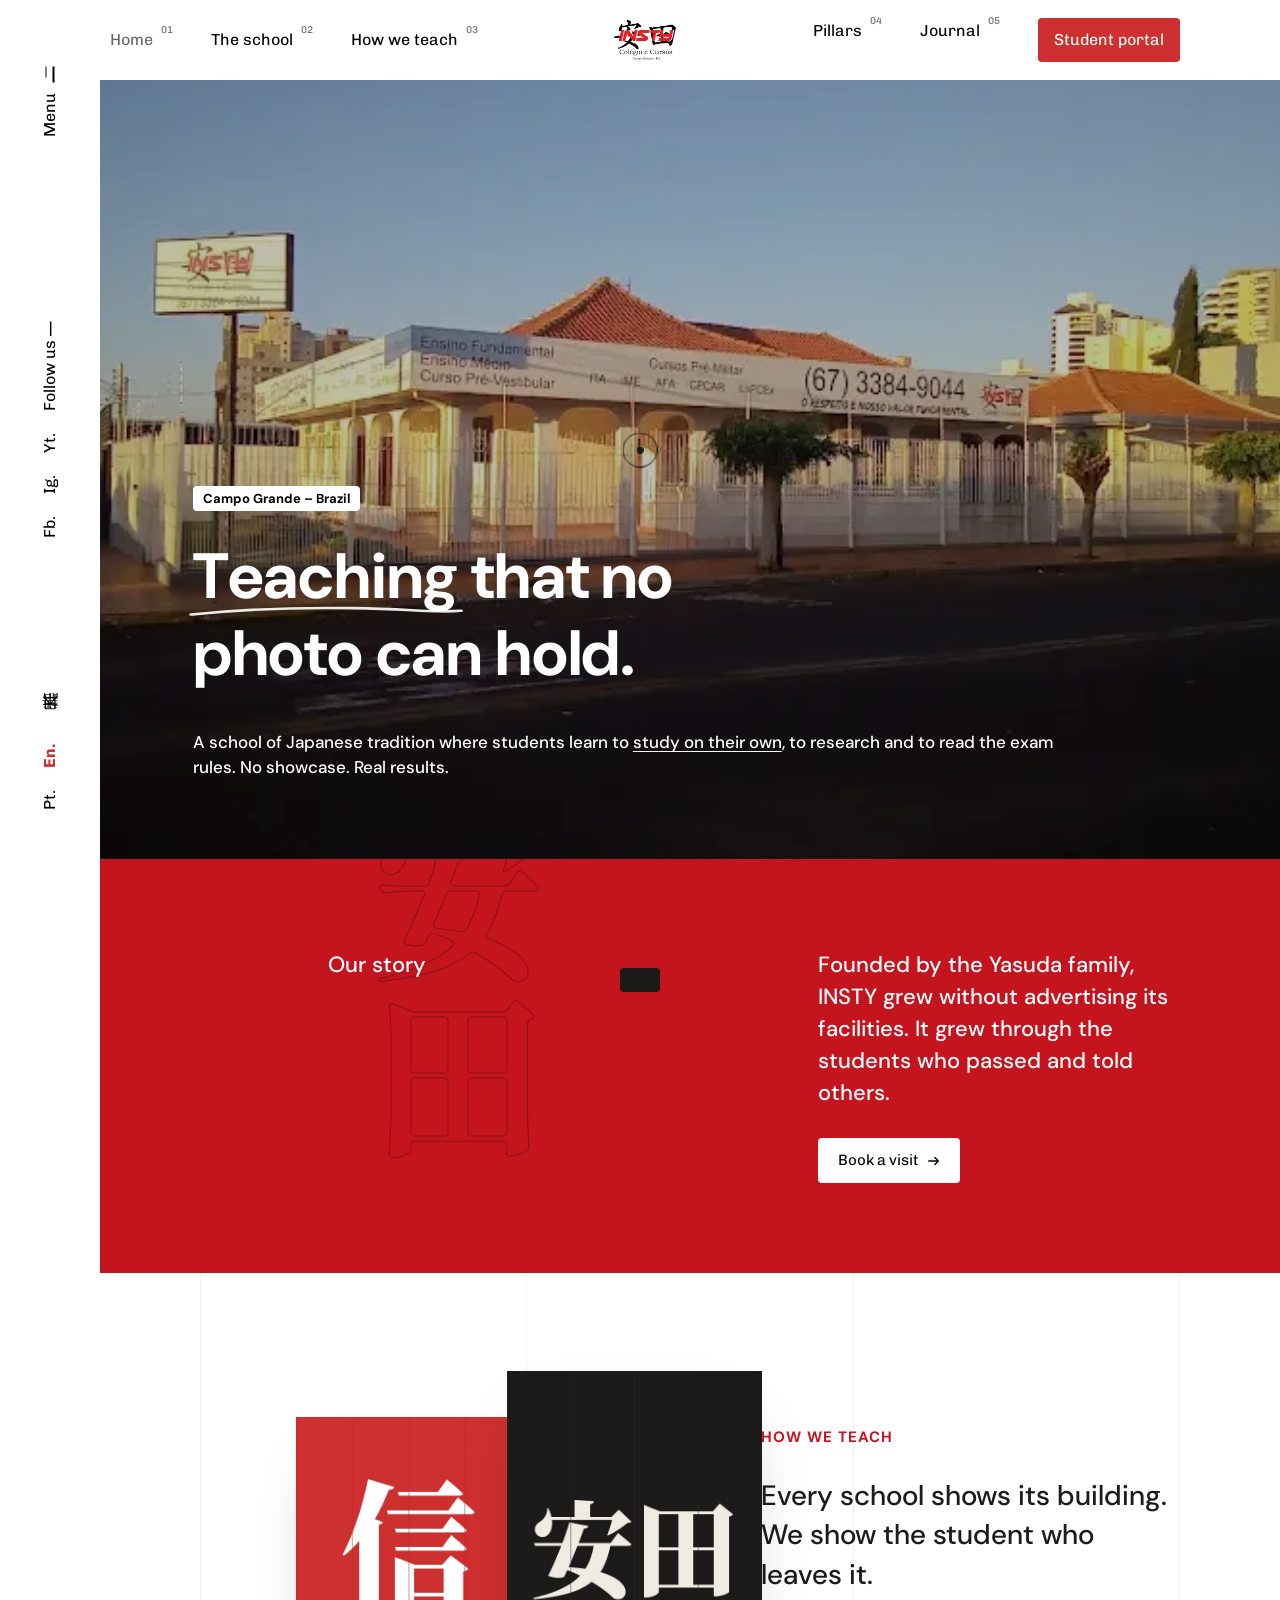
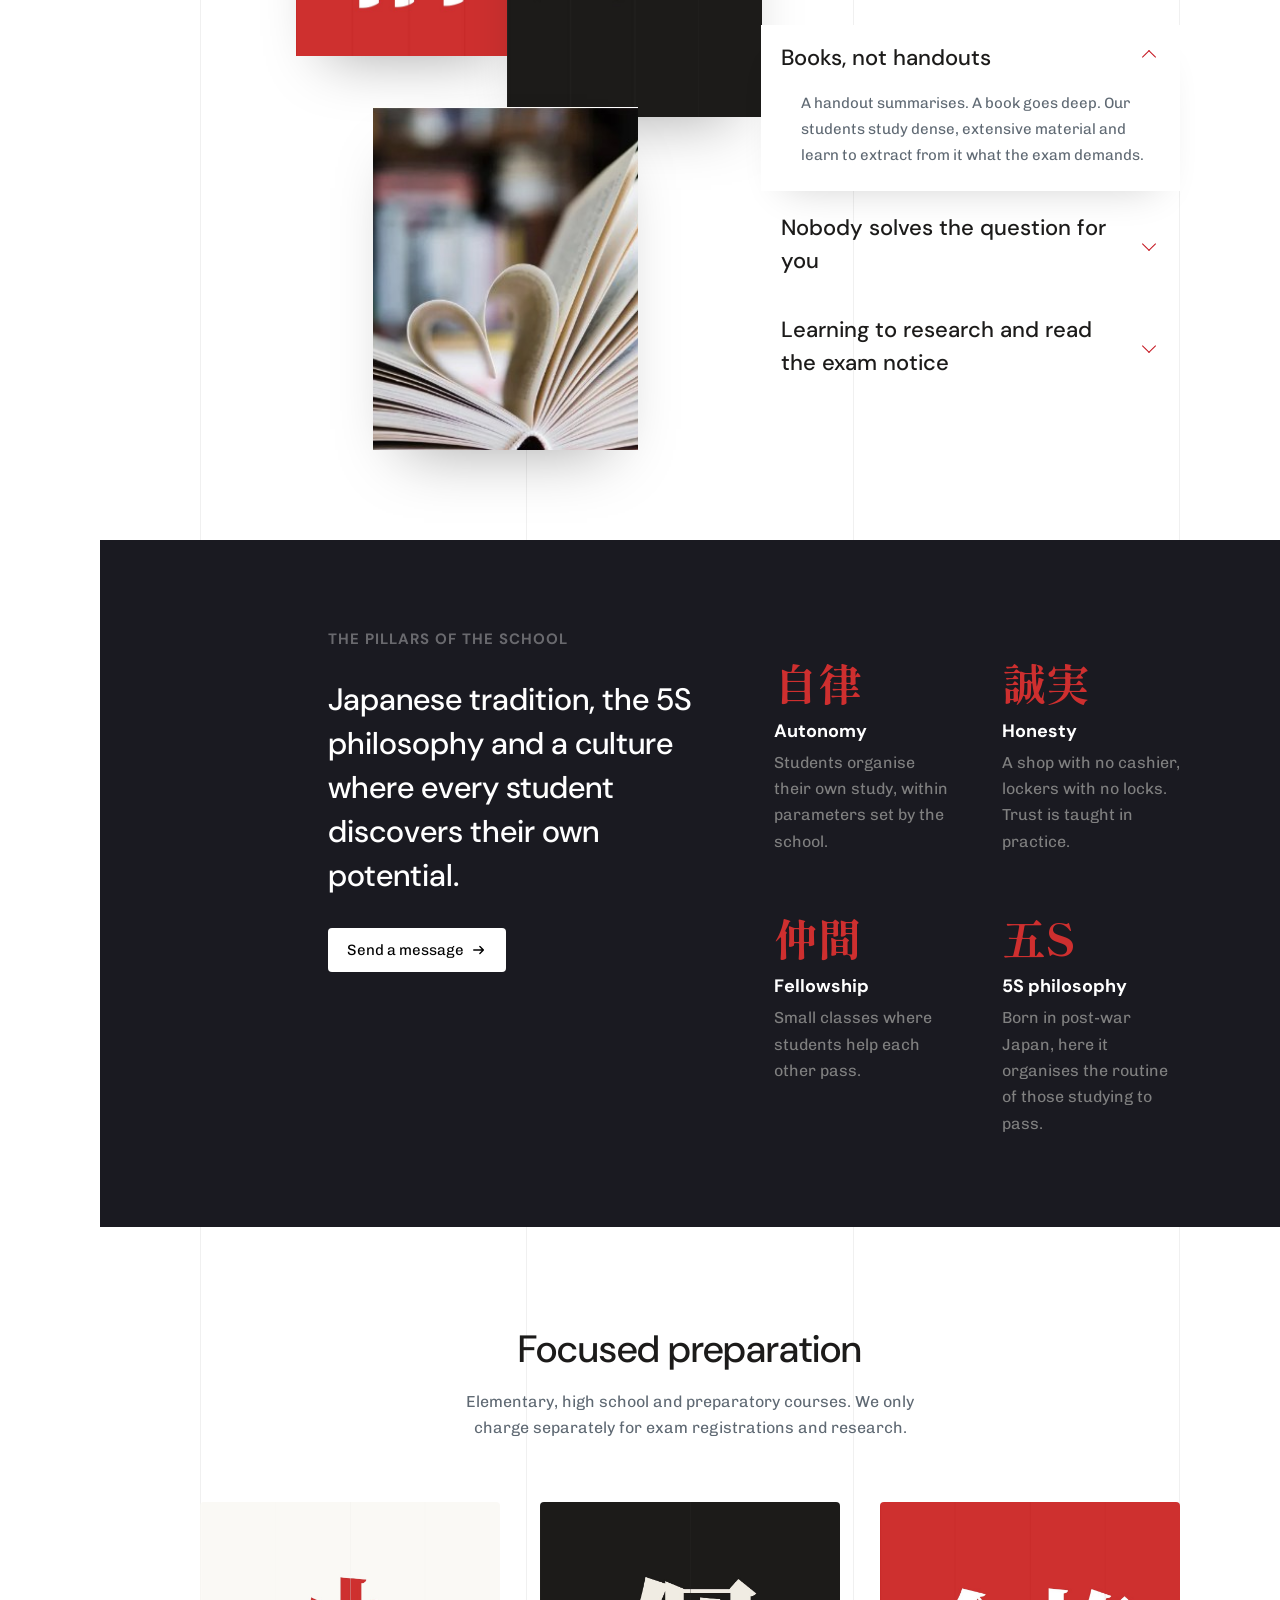
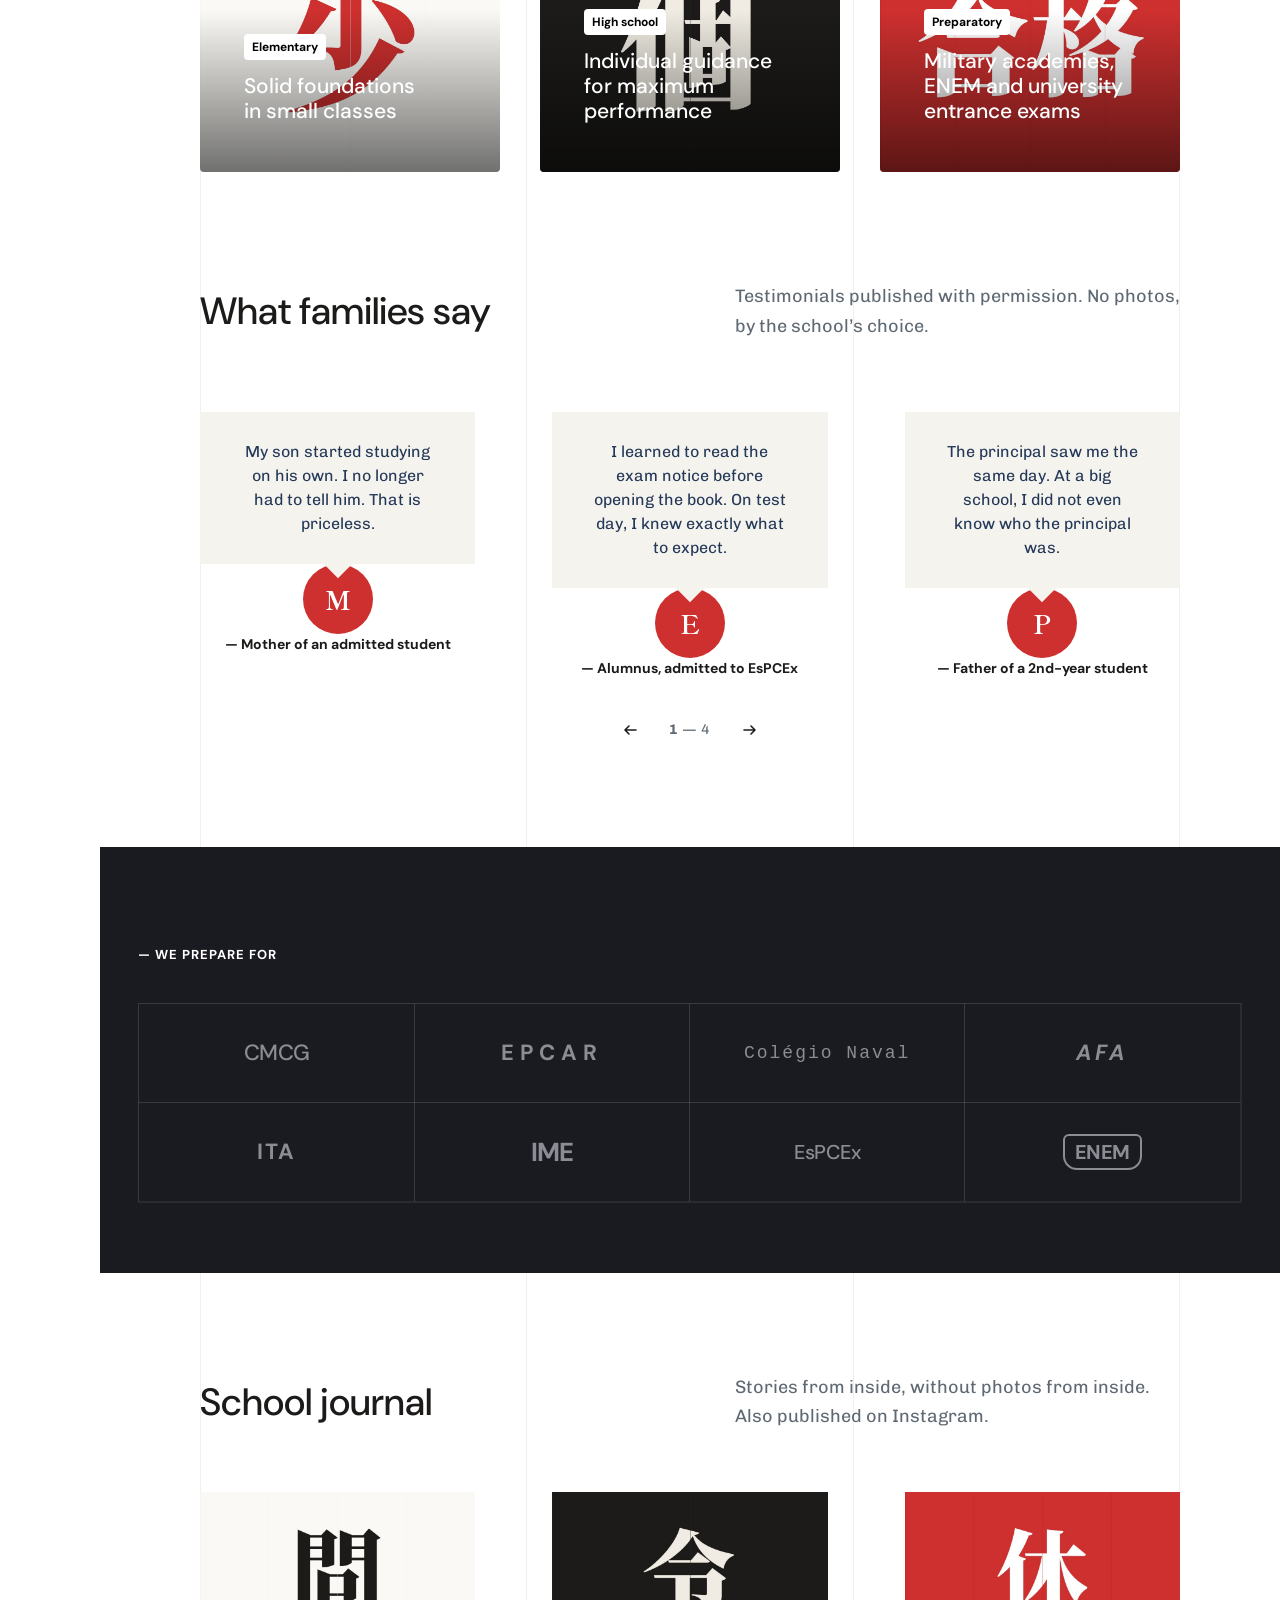
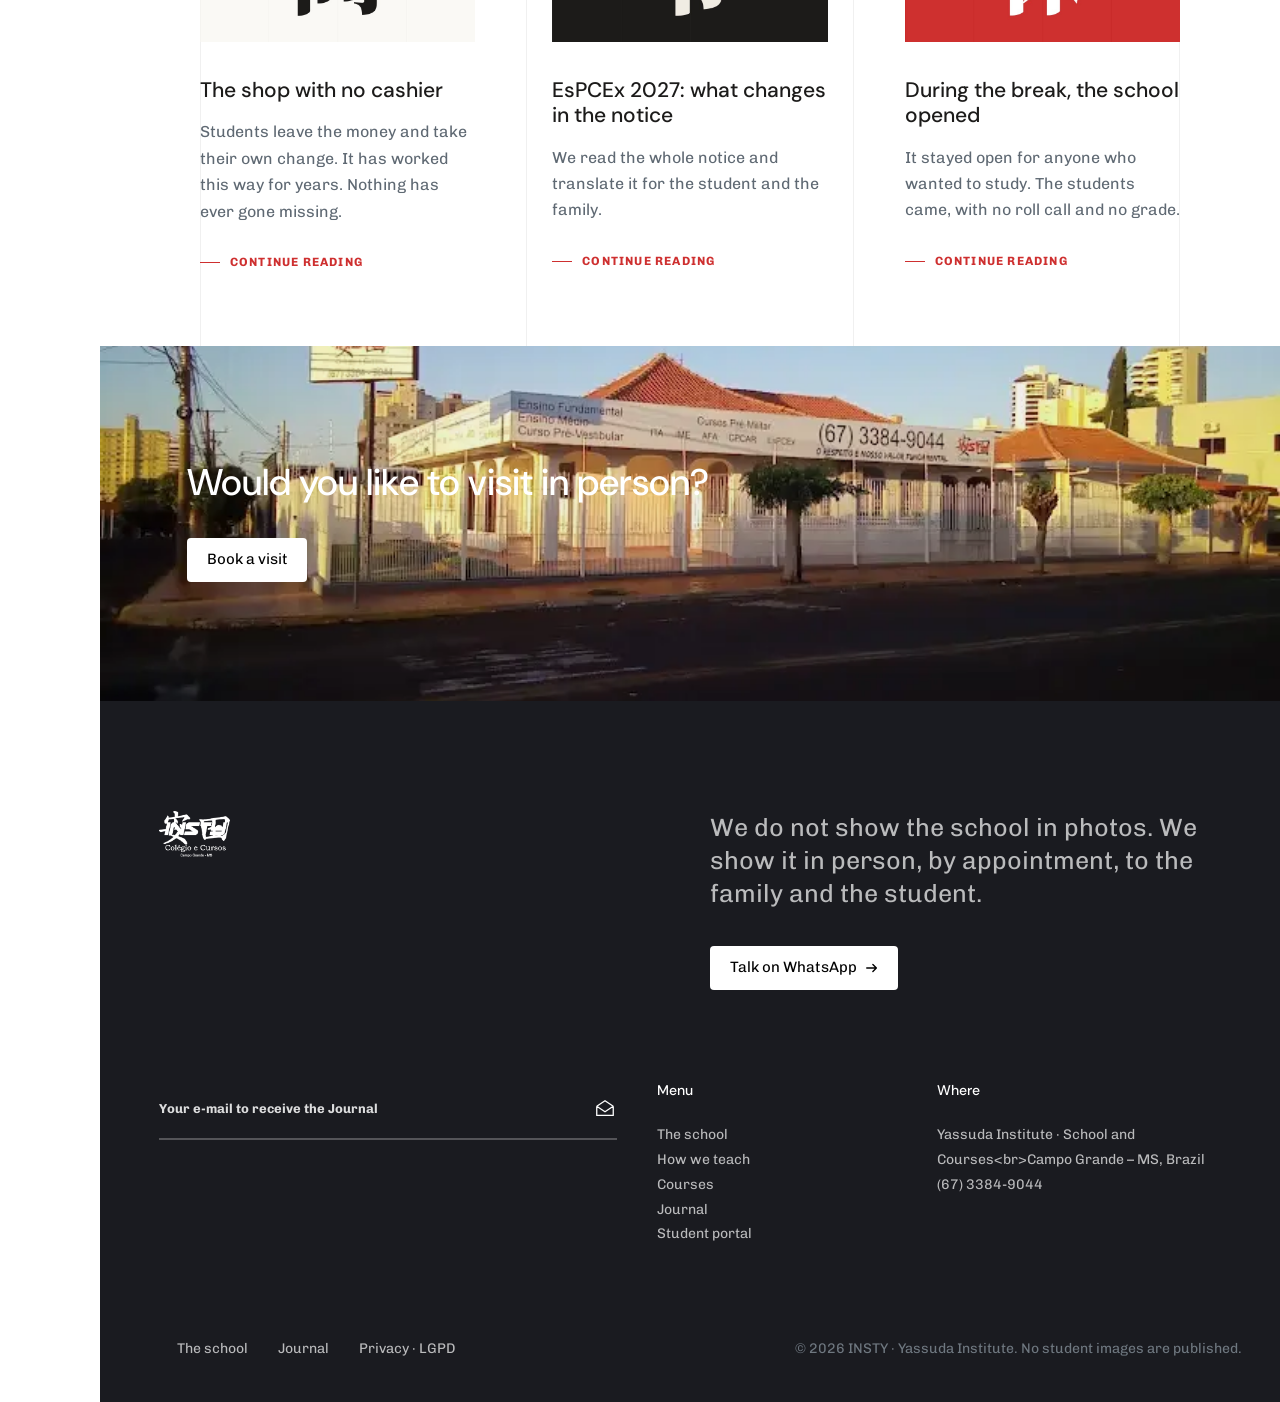
==== commit 38e35b95: "Add files via upload" ====
--- a/index.html
+++ b/index.html
@@ -3,13 +3,13 @@
 <head>
 <meta charset="utf-8">
 <meta name="viewport" content="width=device-width, initial-scale=1">
-<title>Projeto INSTY — site institucional (base)</title>
-<meta name="description" content="Base do site institucional do Projeto INSTY. Estrutura, tipografia e interações reconstruídas; textos e fotos são provisórios.">
-<meta name="robots" content="noindex">
+<title data-i18n="meta.title">INSTY · Instituto Yassuda — Ensino que não cabe em uma foto</title>
+<meta name="description" data-i18n-content="meta.desc" content="Escola de tradição japonesa em Campo Grande – MS. Ensino Fundamental, Médio e preparatórios para EsPCEx, EPCAR, Colégio Naval, AFA, ITA, IME, ENEM e vestibulares.">
+<meta name="theme-color" content="#CE2F2F">
 <link rel="icon" href="assets/favicon.svg" type="image/svg+xml">
 <link rel="preconnect" href="https://fonts.googleapis.com">
 <link rel="preconnect" href="https://fonts.gstatic.com" crossorigin>
-<link rel="stylesheet" href="https://fonts.googleapis.com/css2?family=Chivo:wght@400;700&family=DM+Sans:wght@500;700&family=DM+Serif+Text:ital@0;1&display=swap">
+<link rel="stylesheet" href="https://fonts.googleapis.com/css2?family=Chivo:wght@400;700&family=DM+Sans:wght@500;700&family=DM+Serif+Text:ital@0;1&family=Noto+Sans+JP:wght@400;500;700&family=Shippori+Mincho+B1:wght@700;800&display=swap">
 <link rel="stylesheet" href="css/style.css">
 </head>
 <body>
@@ -25,13 +25,13 @@
 <aside class="barra" aria-label="Barra lateral">
   <button type="button" class="barra__menu" id="abrirMenu" aria-controls="gaveta" aria-expanded="false" aria-label="Abrir o menu">
     <span class="barra__menu-ico"><i></i><i></i></span>
-    <span class="barra__menu-tx">Menu</span>
+    <span class="barra__menu-tx" data-i18n="ui.menu">Menu</span>
   </button>
   <div class="barra__social">
-    <a href="#">Fb.</a><a href="#">Ig.</a><a href="#">Tw.</a><span>Follow us —</span>
-  </div>
-  <div class="barra__lang">
-    <a href="#">En.</a><a href="#">Fr.</a><a href="#">Ge.</a>
+    <a href="#">Fb.</a><a href="#">Ig.</a><a href="#">Yt.</a><span data-i18n="ui.siga">Siga —</span>
+  </div>
+  <div class="barra__lang" aria-label="Idioma">
+    <a href="#" data-lang="pt" class="atual">Pt.</a><a href="#" data-lang="en">En.</a><a href="#" data-lang="ja">日本語</a>
   </div>
 </aside>
 
@@ -39,19 +39,21 @@
 <div class="gaveta" id="gaveta" aria-hidden="true">
   <div class="gaveta__fundo" data-fechar></div>
   <nav class="gaveta__painel" aria-label="Menu principal">
-    <a class="gaveta__logo" href="#inicio" aria-label="Início"><svg viewBox="0 0 48 32"><use href="#logo"/></svg></a>
+    <a class="gaveta__logo" href="#inicio" aria-label="Início"><img src="assets/img/logo.webp" alt="INSTY"></a>
     <button type="button" class="gaveta__fechar" data-fechar aria-label="Fechar o menu"><span></span><span></span></button>
     <ul class="gaveta__lista">
-      <li><a href="#inicio">Home</a></li>
-      <li><a href="#empresa">Company</a></li>
-      <li><a href="#solucoes">Solutions</a></li>
-      <li><a href="#servicos">Services</a></li>
-      <li><a href="#blog">Blog</a></li>
-      <li><a href="#contato">Contact</a></li>
+      <li><a href="#inicio" data-i18n="nav.inicio">Início</a></li>
+      <li><a href="#historia" data-i18n="nav.escola">A escola</a></li>
+      <li><a href="#metodo" data-i18n="nav.metodo">Como ensinamos</a></li>
+      <li><a href="#pilares" data-i18n="nav.pilares">Pilares</a></li>
+      <li><a href="#diario" data-i18n="nav.diario">Diário</a></li>
+      <li><a href="#contato" data-i18n="nav.contato">Contato</a></li>
+      <li><a href="#" data-portal class="gaveta__portal" data-i18n="nav.portal">Portal do aluno</a></li>
     </ul>
     <div class="gaveta__rodape">
-      <a href="mailto:contato@exemplo.com">contato@exemplo.com</a>
-      <p>Tem uma dúvida? Estamos aqui para responder.</p>
+      <a href="https://wa.me/556733849044">(67) 3384-9044</a>
+      <p data-i18n="ui.duvida">Tem uma dúvida? Estamos aqui para responder.</p>
+      <div class="gaveta__lang"><a href="#" data-lang="pt">Português</a><a href="#" data-lang="en">English</a><a href="#" data-lang="ja">日本語</a></div>
     </div>
   </nav>
 </div>
@@ -59,15 +61,15 @@
 <!-- ===== cabeçalho ===== -->
 <header class="topo" id="topo">
   <nav class="topo__nav topo__nav--esq" aria-label="Principal, esquerda">
-    <a href="#inicio" class="atual">Home<sup>01</sup></a>
-    <a href="#empresa">Company<sup>02</sup></a>
-    <a href="#solucoes">Solutions<sup>03</sup></a>
+    <a href="#inicio" class="atual"><span data-i18n="nav.inicio">Início</span><sup>01</sup></a>
+    <a href="#historia"><span data-i18n="nav.escola">A escola</span><sup>02</sup></a>
+    <a href="#metodo"><span data-i18n="nav.metodo">Como ensinamos</span><sup>03</sup></a>
   </nav>
-  <a class="topo__logo" href="#inicio" aria-label="Início"><svg viewBox="0 0 48 32"><use href="#logo"/></svg></a>
+  <a class="topo__logo" href="#inicio" aria-label="Início"><img src="assets/img/logo.webp" alt="INSTY Colégio e Cursos"></a>
   <nav class="topo__nav topo__nav--dir" aria-label="Principal, direita">
-    <a href="#servicos">Services<sup>04</sup></a>
-    <a href="#blog">Blog<sup>05</sup></a>
-    <a href="#contato">Contact<sup>06</sup></a>
+    <a href="#pilares"><span data-i18n="nav.pilares">Pilares</span><sup>04</sup></a>
+    <a href="#diario"><span data-i18n="nav.diario">Diário</span><sup>05</sup></a>
+    <a href="#" class="topo__portal" data-portal><span data-i18n="nav.portal">Portal do aluno</span></a>
   </nav>
   <button type="button" class="topo__ham" id="abrirMenuMobile" aria-controls="gaveta" aria-expanded="false" aria-label="Abrir o menu"><i></i><i></i></button>
 </header>
@@ -76,109 +78,101 @@
 
 <!-- 1. HERÓI -->
 <section class="heroi" id="inicio" data-blob>
-  <div class="heroi__fundo" style="background-image:url('https://images.pexels.com/photos/5075787/pexels-photo-5075787.jpeg?auto=compress&cs=tinysrgb&w=2200')"></div>
+  <div class="heroi__fundo" style="background-image:url('assets/img/fachada.webp')"></div>
   <div class="heroi__veu"></div>
   <div class="heroi__conteudo">
-    <span class="chip rv" data-rv>Investimentos</span>
-    <h1 class="heroi__titulo" data-split><span class="sublinha">Investindo</span> em plataformas digitais.</h1>
-    <p class="heroi__sub rv" data-rv style="--d:.5s">Somos um estúdio digital que desenvolve <a href="#empresa">visão estratégica</a> e produtos por meio de percepção cultural e emoção.</p>
+    <span class="chip rv" data-rv data-i18n="hero.chip">Campo Grande – MS</span>
+    <h1 class="heroi__titulo" data-split data-i18n-html="hero.titulo"><span class="sublinha">Ensino</span> que não cabe em uma foto.</h1>
+    <p class="heroi__sub rv" data-rv style="--d:.5s" data-i18n-html="hero.sub">Uma escola de tradição japonesa onde o aluno aprende a <a href="#metodo">estudar sozinho</a>, a pesquisar e a ler o edital. Sem vitrine. Com resultado.</p>
   </div>
 </section>
 
 <!-- 2. NOSSA HISTÓRIA (faixa vermelha) -->
-<section class="historia" id="empresa">
-  <svg class="historia__marca" viewBox="0 0 48 32" aria-hidden="true"><path d="M2 2h8l6 18 6-18h4l6 18 6-18h8L34 30h-6l-4-12-4 12h-6z"/></svg>
+<section class="historia" id="historia">
+  <span class="historia__marca" aria-hidden="true">安田</span>
   <div class="historia__grade">
-    <h4 class="rv" data-rv>Nossa história</h4>
+    <h4 class="rv" data-rv data-i18n="hist.titulo">Nossa história</h4>
     <div class="rv" data-rv style="--d:.15s">
-      <p>Somos um estúdio digital que desenvolve <a href="#solucoes">visão estratégica</a> e produtos por meio de percepção cultural e emoção.</p>
-      <a class="btn" href="#contato">Enviar mensagem <svg viewBox="0 0 16 16"><use href="#seta"/></svg></a>
-    </div>
-  </div>
-</section>
-
-<!-- 3. SOLUÇÕES (colagem + acordeão) -->
-<section class="sec solucoes linhas" id="solucoes">
+      <p data-i18n="hist.texto">Fundado pela família Yasuda, o INSTY cresceu sem propaganda de instalações. Cresceu pelos alunos que passaram e contaram.</p>
+      <a class="btn" href="https://wa.me/556733849044" target="_blank" rel="noopener"><span data-i18n="ui.visita">Agendar uma visita</span> <svg viewBox="0 0 16 16"><use href="#seta"/></svg></a>
+    </div>
+  </div>
+</section>
+
+<!-- 3. COMO ENSINAMOS (colagem + acordeão) -->
+<section class="sec solucoes linhas" id="metodo">
   <div class="solucoes__colagem" aria-hidden="true">
-    <figure class="plx" data-plx="-0.08"><img src="https://images.pexels.com/photos/5950690/pexels-photo-5950690.jpeg?auto=compress&cs=tinysrgb&w=500&h=530&fit=crop" alt="" loading="lazy"></figure>
-    <figure class="plx" data-plx="0.10"><img src="https://images.pexels.com/photos/8815841/pexels-photo-8815841.jpeg?auto=compress&cs=tinysrgb&w=560&h=720&fit=crop" alt="" loading="lazy"></figure>
-    <figure class="plx" data-plx="-0.16"><img src="https://images.pexels.com/photos/11738405/pexels-photo-11738405.jpeg?auto=compress&cs=tinysrgb&w=540&h=730&fit=crop" alt="" loading="lazy"></figure>
+    <figure class="plx" data-plx="-0.08"><img src="assets/img/c-shin.jpg" alt="" loading="lazy"></figure>
+    <figure class="plx" data-plx="0.10"><img src="assets/img/livro.jpg" alt="" loading="lazy" style="object-fit:cover;height:100%"></figure>
+    <figure class="plx" data-plx="-0.16"><img src="assets/img/c-sumi.jpg" alt="" loading="lazy"></figure>
   </div>
   <div class="solucoes__texto">
-    <h6 class="eyebrow eyebrow--azul rv" data-rv>A solução para os seus pagamentos móveis</h6>
-    <h2 class="t-28 rv" data-rv style="--d:.1s">Criamos identidades de marca, experiências digitais e materiais impressos que ficam incríveis.</h2>
+    <h6 class="eyebrow eyebrow--azul rv" data-rv data-i18n="met.eyebrow">Como ensinamos</h6>
+    <h2 class="t-28 rv" data-rv style="--d:.1s" data-i18n="met.titulo">Toda escola mostra o prédio. Nós mostramos o aluno que sai dele.</h2>
     <div class="acordeao rv" data-rv style="--d:.2s">
       <details open>
-        <summary><h4>Aumente a sua taxa de conversão</h4><i class="acordeao__seta"></i></summary>
-        <div class="acordeao__corpo"><p>Ajudamos inovadores e marcas por meio de percepção cultural, visão estratégica e inovação.</p></div>
+        <summary><h4 data-i18n="met.a1.t">Livros, não apostilas</h4><i class="acordeao__seta"></i></summary>
+        <div class="acordeao__corpo"><p data-i18n="met.a1.p">A apostila resume. O livro aprofunda. Nossos alunos estudam com material denso e extenso, e aprendem a extrair dele o que a prova cobra.</p></div>
       </details>
       <details>
-        <summary><h4>Criptografia de ponta a ponta nas mensagens</h4><i class="acordeao__seta"></i></summary>
-        <div class="acordeao__corpo"><p>Ajudamos inovadores e marcas por meio de percepção cultural, visão estratégica e inovação.</p></div>
+        <summary><h4 data-i18n="met.a2.t">Ninguém resolve a questão por você</h4><i class="acordeao__seta"></i></summary>
+        <div class="acordeao__corpo"><p data-i18n="met.a2.p">Quando o professor vai ao quadro, ele não entrega a resposta: traz outro exemplo, outra pergunta. O aluno chega sozinho ao resultado, e por isso não esquece.</p></div>
       </details>
-    </div>
-  </div>
-</section>
-
-<!-- 4. SERVIÇOS (bloco escuro) -->
-<section class="servicos" id="servicos">
+      <details>
+        <summary><h4 data-i18n="met.a3.t">Aprender a pesquisar e a ler o edital</h4><i class="acordeao__seta"></i></summary>
+        <div class="acordeao__corpo"><p data-i18n="met.a3.p">O aluno aprende a investigar o conteúdo, a entender o edital de cada concurso e a planejar o estudo pelas regras da prova que vai fazer.</p></div>
+      </details>
+    </div>
+  </div>
+</section>
+
+<!-- 4. PILARES (bloco escuro) -->
+<section class="servicos" id="pilares">
   <div class="servicos__texto">
-    <h6 class="eyebrow eyebrow--clara rv" data-rv>A solução para o seu negócio</h6>
-    <h3 class="t-31 rv" data-rv style="--d:.1s">Ajudamos inovadores e marcas por meio de percepção cultural, visão estratégica e inovação.</h3>
-    <div class="rv" data-rv style="--d:.2s"><a class="btn" href="#contato">Enviar mensagem <svg viewBox="0 0 16 16"><use href="#seta"/></svg></a></div>
+    <h6 class="eyebrow eyebrow--clara rv" data-rv data-i18n="pil.eyebrow">Os pilares da escola</h6>
+    <h3 class="t-31 rv" data-rv style="--d:.1s" data-i18n="pil.titulo">Tradição japonesa, filosofia 5S e uma cultura em que cada aluno descobre o próprio potencial.</h3>
+    <div class="rv" data-rv style="--d:.2s"><a class="btn" href="#contato"><span data-i18n="ui.mensagem">Enviar mensagem</span> <svg viewBox="0 0 16 16"><use href="#seta"/></svg></a></div>
   </div>
   <div class="servicos__grade">
-    <article class="icone-box rv" data-rv>
-      <svg viewBox="0 0 48 48" aria-hidden="true"><path d="M10 8h22l8 8v24H10z"/><path d="M32 8v8h8"/><path d="M18 30l4-4 4 4 6-6"/></svg>
-      <h3>Negócios inovadores</h3><p>Somos apaixonados por resolver problemas com criatividade.</p>
-    </article>
-    <article class="icone-box rv" data-rv style="--d:.1s">
-      <svg viewBox="0 0 48 48" aria-hidden="true"><circle cx="24" cy="24" r="7"/><path d="M24 4v6M24 38v6M4 24h6M38 24h6M9.9 9.9l4.2 4.2M33.9 33.9l4.2 4.2M9.9 38.1l4.2-4.2M33.9 14.1l4.2-4.2"/></svg>
-      <h3>Desenvolvimento de negócios</h3><p>Somos apaixonados por resolver problemas com criatividade.</p>
-    </article>
-    <article class="icone-box rv" data-rv style="--d:.15s">
-      <svg viewBox="0 0 48 48" aria-hidden="true"><rect x="6" y="10" width="36" height="24" rx="2"/><path d="M14 28v-8M24 28V16M34 28v-4M18 40h12"/></svg>
-      <h3>Integração perfeita</h3><p>Somos apaixonados por resolver problemas com criatividade.</p>
-    </article>
-    <article class="icone-box rv" data-rv style="--d:.25s">
-      <svg viewBox="0 0 48 48" aria-hidden="true"><rect x="12" y="6" width="24" height="36" rx="3"/><circle cx="24" cy="22" r="6"/><path d="M20 22l3 3 5-6M18 34h12"/></svg>
-      <h3>Estratégia para startups</h3><p>Somos apaixonados por resolver problemas com criatividade.</p>
-    </article>
-  </div>
-</section>
-
-<!-- 5. ESPECIALISTAS (cartões que viram) -->
-<section class="sec especialistas linhas">
+    <article class="icone-box rv" data-rv><span class="icone-box__k" aria-hidden="true">自律</span><h3 data-i18n="pil.1.t">Autonomia</h3><p data-i18n="pil.1.p">O aluno organiza o próprio estudo, com parâmetros dados pela escola.</p></article>
+    <article class="icone-box rv" data-rv style="--d:.1s"><span class="icone-box__k" aria-hidden="true">誠実</span><h3 data-i18n="pil.2.t">Honestidade</h3><p data-i18n="pil.2.p">Mercadinho sem caixa, armários sem cadeado. A confiança é ensinada na prática.</p></article>
+    <article class="icone-box rv" data-rv style="--d:.15s"><span class="icone-box__k" aria-hidden="true">仲間</span><h3 data-i18n="pil.3.t">Companheirismo</h3><p data-i18n="pil.3.p">Turmas pequenas em que um ajuda o outro a passar.</p></article>
+    <article class="icone-box rv" data-rv style="--d:.25s"><span class="icone-box__k" aria-hidden="true">五S</span><h3 data-i18n="pil.4.t">Filosofia 5S</h3><p data-i18n="pil.4.p">Nascida no Japão do pós-guerra, organiza aqui a rotina de quem estuda para passar.</p></article>
+  </div>
+</section>
+
+<!-- 5. SEGMENTOS (cartões que viram) -->
+<section class="sec especialistas linhas" id="cursos">
   <header class="centro">
-    <h2 class="t-38 rv" data-rv>Especialistas globais</h2>
-    <p class="rv" data-rv style="--d:.1s">Como parceira de grandes empresas, a equipe reúne mais de 9.000 parceiros de todos os portes e todos os potenciais.</p>
+    <h2 class="t-38 rv" data-rv data-i18n="seg.titulo">Preparação focada</h2>
+    <p class="rv" data-rv style="--d:.1s" data-i18n="seg.sub">Ensino Fundamental, Médio e preparatórios. Cobramos à parte apenas inscrições, vestibulares e pesquisas.</p>
   </header>
   <div class="flips" data-cursor="explorar">
     <article class="flip rv" data-rv>
       <div class="flip__inner">
-        <div class="flip__face flip__frente" style="background-image:url('https://images.pexels.com/photos/1181326/pexels-photo-1181326.jpeg?auto=compress&cs=tinysrgb&w=1100&h=1000&fit=crop')">
-          <span class="chip chip--sm">finanças</span>
-          <h5><span>bancos e</span> seguradoras</h5>
+        <div class="flip__face flip__frente" style="background-image:url('assets/img/p-fundamental.jpg')">
+          <span class="chip chip--sm" data-i18n="seg.1.chip">Fundamental</span>
+          <h5><span data-i18n="seg.1.a">Base sólida</span> <span data-i18n="seg.1.b">com turmas pequenas</span></h5>
         </div>
-        <div class="flip__face flip__verso"><a class="btn" href="#contato">Enviar mensagem <svg viewBox="0 0 16 16"><use href="#seta"/></svg></a></div>
+        <div class="flip__face flip__verso"><a class="btn" href="https://wa.me/556733849044" target="_blank" rel="noopener"><span data-i18n="ui.visita">Agendar uma visita</span> <svg viewBox="0 0 16 16"><use href="#seta"/></svg></a></div>
       </div>
     </article>
     <article class="flip rv" data-rv style="--d:.1s">
       <div class="flip__inner">
-        <div class="flip__face flip__frente" style="background-image:url('https://images.pexels.com/photos/6585966/pexels-photo-6585966.jpeg?auto=compress&cs=tinysrgb&w=1100&h=1000&fit=crop')">
-          <span class="chip chip--sm">analytics</span>
-          <h5><span>integração de</span> big data para startups</h5>
+        <div class="flip__face flip__frente" style="background-image:url('assets/img/p-medio.jpg')">
+          <span class="chip chip--sm" data-i18n="seg.2.chip">Ensino Médio</span>
+          <h5><span data-i18n="seg.2.a">Orientação individual</span> <span data-i18n="seg.2.b">para rendimento máximo</span></h5>
         </div>
-        <div class="flip__face flip__verso"><a class="btn" href="#contato">Enviar mensagem <svg viewBox="0 0 16 16"><use href="#seta"/></svg></a></div>
+        <div class="flip__face flip__verso"><a class="btn" href="https://wa.me/556733849044" target="_blank" rel="noopener"><span data-i18n="ui.visita">Agendar uma visita</span> <svg viewBox="0 0 16 16"><use href="#seta"/></svg></a></div>
       </div>
     </article>
     <article class="flip rv" data-rv style="--d:.2s">
       <div class="flip__inner">
-        <div class="flip__face flip__frente" style="background-image:url('https://images.pexels.com/photos/7752878/pexels-photo-7752878.jpeg?auto=compress&cs=tinysrgb&w=1100&h=1000&fit=crop')">
-          <span class="chip chip--sm">consultoria</span>
-          <h5><span>análise de</span> relatórios de big data</h5>
+        <div class="flip__face flip__frente" style="background-image:url('assets/img/p-prep.jpg')">
+          <span class="chip chip--sm" data-i18n="seg.3.chip">Preparatórios</span>
+          <h5><span data-i18n="seg.3.a">EsPCEx, EPCAR, AFA, ITA, IME,</span> <span data-i18n="seg.3.b">Colégio Naval, ENEM e vestibulares</span></h5>
         </div>
-        <div class="flip__face flip__verso"><a class="btn" href="#contato">Enviar mensagem <svg viewBox="0 0 16 16"><use href="#seta"/></svg></a></div>
+        <div class="flip__face flip__verso"><a class="btn" href="https://wa.me/556733849044" target="_blank" rel="noopener"><span data-i18n="ui.visita">Agendar uma visita</span> <svg viewBox="0 0 16 16"><use href="#seta"/></svg></a></div>
       </div>
     </article>
   </div>
@@ -187,75 +181,73 @@
 <!-- 6. DEPOIMENTOS -->
 <section class="sec depoimentos linhas">
   <header class="duas-col">
-    <h2 class="t-38 rv" data-rv>O que dizem sobre os nossos pagamentos móveis</h2>
-    <p class="t-18 rv" data-rv style="--d:.1s">Os serviços de pagamento estão disponíveis em aplicativos para celular e computador.</p>
+    <h2 class="t-38 rv" data-rv data-i18n="dep.titulo">O que as famílias dizem</h2>
+    <p class="t-18 rv" data-rv style="--d:.1s" data-i18n="dep.sub">Depoimentos publicados com autorização. Sem fotos, por escolha da escola.</p>
   </header>
   <div class="carrossel" id="depoimentos" data-cursor="arrastar">
     <div class="carrossel__trilho">
-      <article class="depo"><div class="depo__balao"><p>Muito satisfeita com o resultado: o site carrega muito mais rápido do que qualquer outro que já usei.</p></div><img src="https://images.pexels.com/photos/12311572/pexels-photo-12311572.jpeg?auto=compress&cs=tinysrgb&w=140&h=140&fit=crop" alt="" loading="lazy"><h3>— Nome Sobrenome</h3></article>
-      <article class="depo"><div class="depo__balao"><p>Muito satisfeita com o resultado: o site carrega muito mais rápido do que qualquer outro que já usei.</p></div><img src="https://images.pexels.com/photos/37148308/pexels-photo-37148308.jpeg?auto=compress&cs=tinysrgb&w=140&h=140&fit=crop" alt="" loading="lazy"><h3>— Nome Sobrenome</h3></article>
-      <article class="depo"><div class="depo__balao"><p>Muito satisfeita com o resultado: o site carrega muito mais rápido do que qualquer outro que já usei.</p></div><img src="https://images.pexels.com/photos/38197025/pexels-photo-38197025.jpeg?auto=compress&cs=tinysrgb&w=140&h=140&fit=crop" alt="" loading="lazy"><h3>— Nome Sobrenome</h3></article>
-      <article class="depo"><div class="depo__balao"><p>Muito satisfeita com o resultado: o site carrega muito mais rápido do que qualquer outro que já usei.</p></div><img src="https://images.pexels.com/photos/12311572/pexels-photo-12311572.jpeg?auto=compress&cs=tinysrgb&w=140&h=140&fit=crop" alt="" loading="lazy"><h3>— Nome Sobrenome</h3></article>
-      <article class="depo"><div class="depo__balao"><p>Muito satisfeita com o resultado: o site carrega muito mais rápido do que qualquer outro que já usei.</p></div><img src="https://images.pexels.com/photos/37148308/pexels-photo-37148308.jpeg?auto=compress&cs=tinysrgb&w=140&h=140&fit=crop" alt="" loading="lazy"><h3>— Nome Sobrenome</h3></article>
-      <article class="depo"><div class="depo__balao"><p>Muito satisfeita com o resultado: o site carrega muito mais rápido do que qualquer outro que já usei.</p></div><img src="https://images.pexels.com/photos/38197025/pexels-photo-38197025.jpeg?auto=compress&cs=tinysrgb&w=140&h=140&fit=crop" alt="" loading="lazy"><h3>— Nome Sobrenome</h3></article>
+      <article class="depo"><div class="depo__balao"><p data-i18n="dep.1.p">Meu filho passou a estudar sozinho. Eu não precisei mais mandar. Isso não tem preço.</p></div><span class="depo__ini">M</span><h3 data-i18n="dep.1.a">— Mãe de aluno aprovado</h3></article>
+      <article class="depo"><div class="depo__balao"><p data-i18n="dep.2.p">Aprendi a ler o edital antes de abrir o livro. Na prova, eu sabia exatamente o que esperar.</p></div><span class="depo__ini">E</span><h3 data-i18n="dep.2.a">— Ex-aluno, aprovado na EsPCEx</h3></article>
+      <article class="depo"><div class="depo__balao"><p data-i18n="dep.3.p">A direção me atendeu no mesmo dia. Em escola grande, eu nem sabia quem era o diretor.</p></div><span class="depo__ini">P</span><h3 data-i18n="dep.3.a">— Pai de aluna do 2º ano</h3></article>
+      <article class="depo"><div class="depo__balao"><p data-i18n="dep.4.p">No recesso a escola ficou aberta e minha filha pediu para ir. Eu não acreditei.</p></div><span class="depo__ini">M</span><h3 data-i18n="dep.4.a">— Mãe de aluna do 3º ano</h3></article>
     </div>
     <div class="carrossel__nav">
       <button type="button" class="carrossel__seta" data-dir="-1" aria-label="Anterior"><svg viewBox="0 0 16 16"><use href="#seta"/></svg></button>
-      <span class="carrossel__pag"><b data-pag-atual>1</b> — <span data-pag-total>6</span></span>
+      <span class="carrossel__pag"><b data-pag-atual>1</b> — <span data-pag-total>4</span></span>
       <button type="button" class="carrossel__seta" data-dir="1" aria-label="Próximo"><svg viewBox="0 0 16 16"><use href="#seta"/></svg></button>
     </div>
   </div>
 </section>
 
-<!-- 7. PARCEIROS -->
+<!-- 7. CONCURSOS -->
 <section class="parceiros">
-  <h6 class="eyebrow eyebrow--branca rv" data-rv>— Parceiros</h6>
-  <ul class="parceiros__grade rv" data-rv style="--d:.1s" aria-label="Parceiros">
-    <li><span class="marca-tx">apper</span></li>
-    <li><span class="marca-tx marca-tx--wide">VAV</span></li>
-    <li><span class="marca-tx marca-tx--mono">cirrus</span></li>
-    <li><span class="marca-tx marca-tx--ital">DHX</span></li>
-    <li><span class="marca-tx marca-tx--bold">AMBR</span></li>
-    <li><span class="marca-tx marca-tx--heavy">stripe</span></li>
-    <li><span class="marca-tx marca-tx--light">logitek</span></li>
-    <li><span class="marca-tx marca-tx--shield">ups</span></li>
+  <h6 class="eyebrow eyebrow--branca rv" data-rv data-i18n="con.eyebrow">— Preparamos para</h6>
+  <ul class="parceiros__grade rv" data-rv style="--d:.1s" aria-label="Concursos">
+    <li><span class="marca-tx">CMCG</span></li>
+    <li><span class="marca-tx marca-tx--wide">EPCAR</span></li>
+    <li><span class="marca-tx marca-tx--mono">Colégio Naval</span></li>
+    <li><span class="marca-tx marca-tx--ital">AFA</span></li>
+    <li><span class="marca-tx marca-tx--bold">ITA</span></li>
+    <li><span class="marca-tx marca-tx--heavy">IME</span></li>
+    <li><span class="marca-tx marca-tx--light">EsPCEx</span></li>
+    <li><span class="marca-tx marca-tx--shield">ENEM</span></li>
   </ul>
 </section>
 
-<!-- 8. BLOG -->
-<section class="sec posts linhas" id="blog">
+<!-- 8. DIÁRIO -->
+<section class="sec posts linhas" id="diario">
   <header class="duas-col">
-    <h2 class="t-38 rv" data-rv>Últimas publicações</h2>
-    <p class="t-18 rv" data-rv style="--d:.1s">Ajudamos inovadores e marcas por meio de percepção cultural, visão estratégica e inovação.</p>
+    <h2 class="t-38 rv" data-rv data-i18n="dia.titulo">Diário da escola</h2>
+    <p class="t-18 rv" data-rv style="--d:.1s" data-i18n="dia.sub">Histórias de dentro, sem fotos de dentro. Publicadas também no Instagram.</p>
   </header>
   <div class="posts__grade">
     <article class="post rv" data-rv>
-      <a class="post__img" href="#"><img src="https://images.pexels.com/photos/12899134/pexels-photo-12899134.jpeg?auto=compress&cs=tinysrgb&w=900&h=490&fit=crop" alt="" loading="lazy"></a>
-      <h2><a href="#">5 motivos para investir em equipamentos próprios</a></h2>
-      <p>Se você quer ter sucesso, cerque-se do tipo certo de pessoas, que vão apoiar o seu caminho.</p>
-      <a class="ler" href="#">Continuar lendo</a>
+      <a class="post__img" href="#"><img src="assets/img/post-mondai.jpg" alt="" loading="lazy"></a>
+      <h2><a href="#" data-i18n="dia.1.t">O mercadinho sem caixa</a></h2>
+      <p data-i18n="dia.1.p">O aluno deixa o dinheiro e pega o próprio troco. Há anos funciona assim. Nunca faltou nada.</p>
+      <a class="ler" href="#" data-i18n="ui.ler">Continuar lendo</a>
     </article>
     <article class="post rv" data-rv style="--d:.1s">
-      <a class="post__img" href="#"><img src="https://images.pexels.com/photos/16808665/pexels-photo-16808665.jpeg?auto=compress&cs=tinysrgb&w=900&h=490&fit=crop" alt="" loading="lazy"></a>
-      <h2><a href="#">Tecnologia móvel no trabalho de campo</a></h2>
-      <p>Acreditamos que você deveria poder escolher mais de um motivo para avaliar.</p>
-      <a class="ler" href="#">Continuar lendo</a>
+      <a class="post__img" href="#"><img src="assets/img/post-rei.jpg" alt="" loading="lazy"></a>
+      <h2><a href="#" data-i18n="dia.2.t">EsPCEx 2027: o que muda no edital</a></h2>
+      <p data-i18n="dia.2.p">Lemos o edital inteiro e traduzimos para o aluno e para a família.</p>
+      <a class="ler" href="#" data-i18n="ui.ler">Continuar lendo</a>
     </article>
     <article class="post rv" data-rv style="--d:.2s">
-      <a class="post__img" href="#"><img src="https://images.pexels.com/photos/9580577/pexels-photo-9580577.jpeg?auto=compress&cs=tinysrgb&w=900&h=490&fit=crop" alt="" loading="lazy"></a>
-      <h2><a href="#">História de sucesso: um empreendedor na cidade</a></h2>
-      <p>Acreditamos que você deveria poder escolher mais de um motivo para avaliar.</p>
-      <a class="ler" href="#">Continuar lendo</a>
+      <a class="post__img" href="#"><img src="assets/img/post-kyu.jpg" alt="" loading="lazy"></a>
+      <h2><a href="#" data-i18n="dia.3.t">No recesso, a escola abriu</a></h2>
+      <p data-i18n="dia.3.p">Ficou aberta para quem quisesse estudar. Os alunos vieram, sem chamada e sem nota.</p>
+      <a class="ler" href="#" data-i18n="ui.ler">Continuar lendo</a>
     </article>
   </div>
 </section>
 
 <!-- 9. CHAMADA (faixa com imagem) -->
 <section class="chamada" id="contato" data-blob>
-  <div class="chamada__fundo" style="background-image:url('https://images.pexels.com/photos/5075787/pexels-photo-5075787.jpeg?auto=compress&cs=tinysrgb&w=2200')"></div>
+  <div class="chamada__fundo" style="background-image:url('assets/img/fachada.webp')"></div>
   <div class="chamada__conteudo">
-    <h2 class="rv" data-rv>Procurando uma parceria?</h2>
-    <div class="rv" data-rv style="--d:.1s"><a class="btn" href="mailto:contato@exemplo.com">Enviar mensagem</a></div>
+    <h2 class="rv" data-rv data-i18n="cha.titulo">Quer conhecer pessoalmente?</h2>
+    <div class="rv" data-rv style="--d:.1s"><a class="btn" href="https://wa.me/556733849044" target="_blank" rel="noopener" data-i18n="ui.visita">Agendar uma visita</a></div>
   </div>
 </section>
 
@@ -264,34 +256,65 @@
 <!-- ===== rodapé ===== -->
 <footer class="rodape">
   <div class="rodape__topo">
-    <a class="rodape__logo" href="#inicio" aria-label="Início"><svg viewBox="0 0 48 32"><use href="#logo"/></svg></a>
+    <a class="rodape__logo" href="#inicio" aria-label="Início"><img src="assets/img/logo.webp" alt="INSTY"></a>
     <div>
-      <p class="rodape__chamada">Procurando uma parceria? Envie um e-mail para contato@exemplo.com e fale com a nossa equipe.</p>
-      <a class="btn" href="mailto:contato@exemplo.com">Enviar mensagem <svg viewBox="0 0 16 16"><use href="#seta"/></svg></a>
+      <p class="rodape__chamada" data-i18n="rod.chamada">Não mostramos a escola em fotos. Mostramos ao vivo, com hora marcada, para a família e para o aluno.</p>
+      <a class="btn" href="https://wa.me/556733849044" target="_blank" rel="noopener"><span data-i18n="ui.whats">Falar pelo WhatsApp</span> <svg viewBox="0 0 16 16"><use href="#seta"/></svg></a>
     </div>
   </div>
   <div class="rodape__meio">
-    <form class="rodape__news" onsubmit="return false">
-      <label class="sr" for="newsEmail">Seu e-mail</label>
-      <input id="newsEmail" type="email" placeholder="Digite o seu e-mail" autocomplete="email">
+    <form class="rodape__news" id="newsForm">
+      <label class="sr" for="newsEmail" data-i18n="rod.email">Seu e-mail</label>
+      <input id="newsEmail" type="email" data-i18n-placeholder="rod.emailph" placeholder="Seu e-mail para receber o Diário" autocomplete="email">
       <button type="submit" aria-label="Assinar"><svg viewBox="0 0 24 24"><path d="M3 9l9 6 9-6M3 9v10h18V9M3 9l9-6 9 6"/></svg></button>
     </form>
-    <nav aria-label="Menu do rodapé"><h3>Menu</h3><a href="#empresa">Empresa</a><a href="#">Carreiras</a><a href="#">Imprensa</a><a href="#blog">Nosso blog</a><a href="#">Política de privacidade</a></nav>
-    <div><h3>Localização</h3><p>Rua Exemplo, 290 — Campo Grande, MS</p><p>+55 67 0000-0000</p></div>
+    <nav aria-label="Menu do rodapé"><h3 data-i18n="ui.menu">Menu</h3><a href="#historia" data-i18n="nav.escola">A escola</a><a href="#metodo" data-i18n="nav.metodo">Como ensinamos</a><a href="#cursos" data-i18n="nav.cursos">Cursos</a><a href="#diario" data-i18n="nav.diario">Diário</a><a href="#" data-portal data-i18n="nav.portal">Portal do aluno</a></nav>
+    <div><h3 data-i18n="rod.onde">Onde</h3><p data-i18n="rod.end">Instituto Yassuda · Colégio e Cursos<br>Campo Grande – MS</p><p>(67) 3384-9044</p></div>
   </div>
   <div class="rodape__base">
-    <nav aria-label="Links do rodapé"><a href="#empresa">Empresa</a><a href="#">Carreiras</a><a href="#blog">Blog</a></nav>
-    <p>© 2026 Nome da Empresa.</p>
+    <nav aria-label="Links do rodapé"><a href="#historia" data-i18n="nav.escola">A escola</a><a href="#diario" data-i18n="nav.diario">Diário</a><a href="#" data-i18n="rod.lgpd">Privacidade · LGPD</a></nav>
+    <p data-i18n="rod.copy">© 2026 INSTY · Instituto Yassuda. Nenhuma imagem de aluno é publicada.</p>
   </div>
 </footer>
+
+<!-- ===== PORTAL DO ALUNO (modal) ===== -->
+<div class="portal" id="portal" aria-hidden="true" role="dialog" aria-modal="true" aria-labelledby="portalTitulo">
+  <div class="portal__fundo" data-portal-fechar></div>
+  <div class="portal__caixa">
+    <button type="button" class="portal__fechar" data-portal-fechar aria-label="Fechar"><span></span><span></span></button>
+    <div class="portal__lado">
+      <span class="portal__kanji" aria-hidden="true">学</span>
+      <h2 id="portalTitulo" data-i18n="por.titulo">Portal do aluno</h2>
+      <p data-i18n="por.sub">Aulas, simulados, agenda e boletim. A família acompanha pela área dos pais.</p>
+      <div class="portal__lang" aria-label="Idioma">
+        <button type="button" data-lang="pt">Português</button><button type="button" data-lang="en">English</button><button type="button" data-lang="ja">日本語</button>
+      </div>
+    </div>
+    <form class="portal__form" id="portalForm">
+      <div class="portal__abas" role="tablist">
+        <button type="button" class="atual" data-perfil="aluno" data-i18n="por.aluno">Aluno</button>
+        <button type="button" data-perfil="pais" data-i18n="por.pais">Responsável</button>
+        <button type="button" data-perfil="coord" data-i18n="por.coord">Coordenação</button>
+      </div>
+      <label for="pUser" data-i18n="por.user">Usuário ou e-mail</label>
+      <input id="pUser" type="text" autocomplete="username" required>
+      <label for="pPass" data-i18n="por.senha">Senha</label>
+      <input id="pPass" type="password" autocomplete="current-password" required>
+      <button class="btn btn--vermelho" type="submit"><span data-i18n="por.entrar">Entrar</span> <svg viewBox="0 0 16 16"><use href="#seta"/></svg></button>
+      <a href="#" class="portal__esqueci" data-i18n="por.esqueci">Esqueci a senha</a>
+      <p class="portal__aviso" data-i18n="por.aviso">Acesso fornecido pela coordenação. Dados protegidos conforme a LGPD.</p>
+    </form>
+  </div>
+</div>
+<div class="toast" id="toast" role="status" aria-live="polite"></div>
 
 <svg width="0" height="0" style="position:absolute" aria-hidden="true">
   <defs>
-    <symbol id="logo" viewBox="0 0 48 32"><path d="M2 2h8l6 18 6-18h4l6 18 6-18h8L34 30h-6l-4-12-4 12h-6z" fill="currentColor"/></symbol>
     <symbol id="seta" viewBox="0 0 16 16"><path d="M2 8h11M9 4l4 4-4 4" fill="none" stroke="currentColor" stroke-width="1.6" stroke-linecap="round" stroke-linejoin="round"/></symbol>
   </defs>
 </svg>
 
+<script src="js/i18n.js"></script>
 <script src="js/main.js" defer></script>
 </body>
 </html>
--- a/css/style.css
+++ b/css/style.css
@@ -336,3 +336,81 @@
   .rv,.heroi__titulo .ch{ opacity:1; transform:none; }
   .sublinha svg path{ stroke-dashoffset:0; }
 }
+
+/* ============================================================
+   INSTY — identidade visual aplicada à base
+   ============================================================ */
+:root{
+  --cor-vermelho:#C4141E; --cor-acento:#CE2F2F; --cor-azul:#C4141E; --cor-navy:#141316;
+  --cor-cursor:#1C1B1A; --cor-titulo:#1C1B1A; --cor-lavanda:#F5F3EE;
+  --f-kanji:"Shippori Mincho B1","Noto Sans JP","Hiragino Mincho ProN",serif;
+}
+html[lang="ja"] body, html[lang="ja"] h1, html[lang="ja"] h2, html[lang="ja"] h3, html[lang="ja"] h4, html[lang="ja"] h5, html[lang="ja"] h6, html[lang="ja"] .btn, html[lang="ja"] .chip, html[lang="ja"] .eyebrow{ font-family:"Noto Sans JP", var(--f-corpo); }
+html[lang="ja"] .heroi__titulo{ letter-spacing:0; max-width:14ch; }
+html[lang="ja"] .eyebrow{ letter-spacing:.2em; }
+
+/* logotipo (imagem) no lugar do símbolo provisório */
+.topo__logo img,.gaveta__logo img{ height:40px; width:auto; display:block; }
+.rodape__logo img{ height:46px; width:auto; display:block; filter:brightness(0) invert(1); margin-left:clamp(0px, 1.6vw, 30px); }
+.historia__marca{ font:800 clamp(140px, 14vw, 260px)/1 var(--f-kanji); color:transparent; -webkit-text-stroke:1px rgba(0,0,0,.28); letter-spacing:.05em; user-select:none; pointer-events:none; }
+
+/* kanji nos pilares e iniciais nos depoimentos */
+.icone-box__k{ display:block; font:800 44px/1 var(--f-kanji); color:var(--cor-acento); margin-bottom:18px; }
+.icone-box:hover .icone-box__k{ transform:rotate(-6deg) scale(1.08); }
+.icone-box__k{ transition:transform .5s var(--ease); }
+.depo__ini{ width:70px; height:70px; border-radius:50%; background:var(--cor-acento); color:#fff; display:grid; place-items:center; font:700 26px/1 var(--f-kanji); margin:0 auto; }
+
+/* idiomas na barra lateral e na gaveta */
+.barra__lang a{ transition:color .3s; }
+.barra__lang a.atual{ color:var(--cor-acento); font-weight:700; }
+.gaveta__lang{ display:flex; gap:16px; margin-top:16px; font-size:14px; }
+.gaveta__lang a.atual{ color:var(--cor-acento); font-weight:700; }
+
+/* portal do aluno: link em destaque no topo e na gaveta */
+.topo__portal{ background:var(--cor-acento); color:#fff!important; padding:9px 16px; border-radius:4px; font-weight:700; transition:background .3s, transform .3s var(--ease); }
+.topo__portal:hover{ background:#1C1B1A; transform:translateY(-2px); }
+.topo__portal sup{ display:none; }
+.gaveta__portal{ color:var(--cor-acento)!important; }
+
+/* modal do portal */
+.portal{ position:fixed; inset:0; z-index:900; display:grid; place-items:center; padding:20px; visibility:hidden; opacity:0; transition:opacity .4s var(--ease), visibility .4s; }
+.portal[aria-hidden="false"]{ visibility:visible; opacity:1; }
+.portal__fundo{ position:absolute; inset:0; background:rgba(28,27,26,.72); backdrop-filter:blur(6px); }
+.portal__caixa{ position:relative; width:min(880px,100%); background:#fff; border-radius:6px; overflow:hidden; display:grid; grid-template-columns:.9fr 1.1fr; transform:translateY(24px) scale(.98); transition:transform .5s var(--ease); box-shadow:0 40px 80px -30px rgba(0,0,0,.5); }
+.portal[aria-hidden="false"] .portal__caixa{ transform:none; }
+.portal__lado{ background:#1C1B1A; color:#EDEAE3; padding:clamp(28px,4vw,48px); position:relative; overflow:hidden; display:flex; flex-direction:column; justify-content:flex-end; gap:12px; }
+.portal__kanji{ position:absolute; right:-10px; top:-30px; font:800 240px/1 var(--f-kanji); color:#fff; opacity:.06; }
+.portal__lado h2{ color:#fff; font-size:30px; }
+.portal__lado p{ color:#BDB8AE; font-size:15px; }
+.portal__lang{ display:flex; gap:8px; flex-wrap:wrap; margin-top:12px; }
+.portal__lang button{ background:transparent; border:1px solid #3A383E; color:#EDEAE3; padding:6px 12px; border-radius:999px; font:400 13px var(--f-corpo); cursor:pointer; }
+.portal__lang button.atual, .portal__lang button:hover{ background:var(--cor-acento); border-color:var(--cor-acento); color:#fff; }
+.portal__form{ padding:clamp(28px,4vw,48px); display:flex; flex-direction:column; }
+.portal__abas{ display:flex; border-bottom:1px solid #E3E0D9; margin-bottom:22px; }
+.portal__abas button{ background:none; border:0; padding:10px 14px; font:700 14px var(--f-corpo); color:#8C887F; cursor:pointer; position:relative; }
+.portal__abas button.atual{ color:#1C1B1A; }
+.portal__abas button.atual::after{ content:""; position:absolute; left:0; right:0; bottom:-1px; height:2px; background:var(--cor-acento); }
+.portal__form label{ font:700 13px var(--f-corpo); color:#55524C; margin:10px 0 6px; }
+.portal__form input{ border:1px solid #E3E0D9; border-radius:4px; padding:12px 14px; font:400 15px var(--f-corpo); background:#FAF9F6; }
+.portal__form input:focus{ outline:2px solid var(--cor-acento); outline-offset:1px; }
+.btn--vermelho{ background:var(--cor-acento); color:#fff; margin-top:20px; justify-content:center; }
+.btn--vermelho::before{ background:#1C1B1A; }
+.portal__esqueci{ font-size:13px; color:var(--cor-acento); margin-top:14px; }
+.portal__aviso{ font-size:12px; color:#8C887F; margin-top:18px; }
+.portal__fechar{ position:absolute; right:14px; top:14px; width:36px; height:36px; background:none; border:0; cursor:pointer; z-index:2; }
+.portal__fechar span{ position:absolute; left:8px; top:17px; width:20px; height:2px; background:#1C1B1A; transform:rotate(45deg); }
+.portal__fechar span+span{ transform:rotate(-45deg); }
+.portal__caixa .portal__lado ~ .portal__fechar{ background:#fff; border-radius:50%; }
+
+/* avisos */
+.toast{ position:fixed; left:50%; bottom:28px; transform:translateX(-50%) translateY(120px); background:#1C1B1A; color:#fff; padding:12px 20px; border-radius:4px; font-size:14px; z-index:950; transition:transform .35s var(--ease); max-width:90vw; text-align:center; }
+.toast.mostra{ transform:translateX(-50%); }
+
+/* colagem: ajuste das imagens locais */
+.solucoes__colagem figure img{ width:100%; height:100%; object-fit:cover; }
+
+@media (max-width:820px){
+  .portal__caixa{ grid-template-columns:1fr; }
+  .portal__lado{ min-height:200px; }
+  .topo__portal{ padding:7px 12px; font-size:13px; }
+}
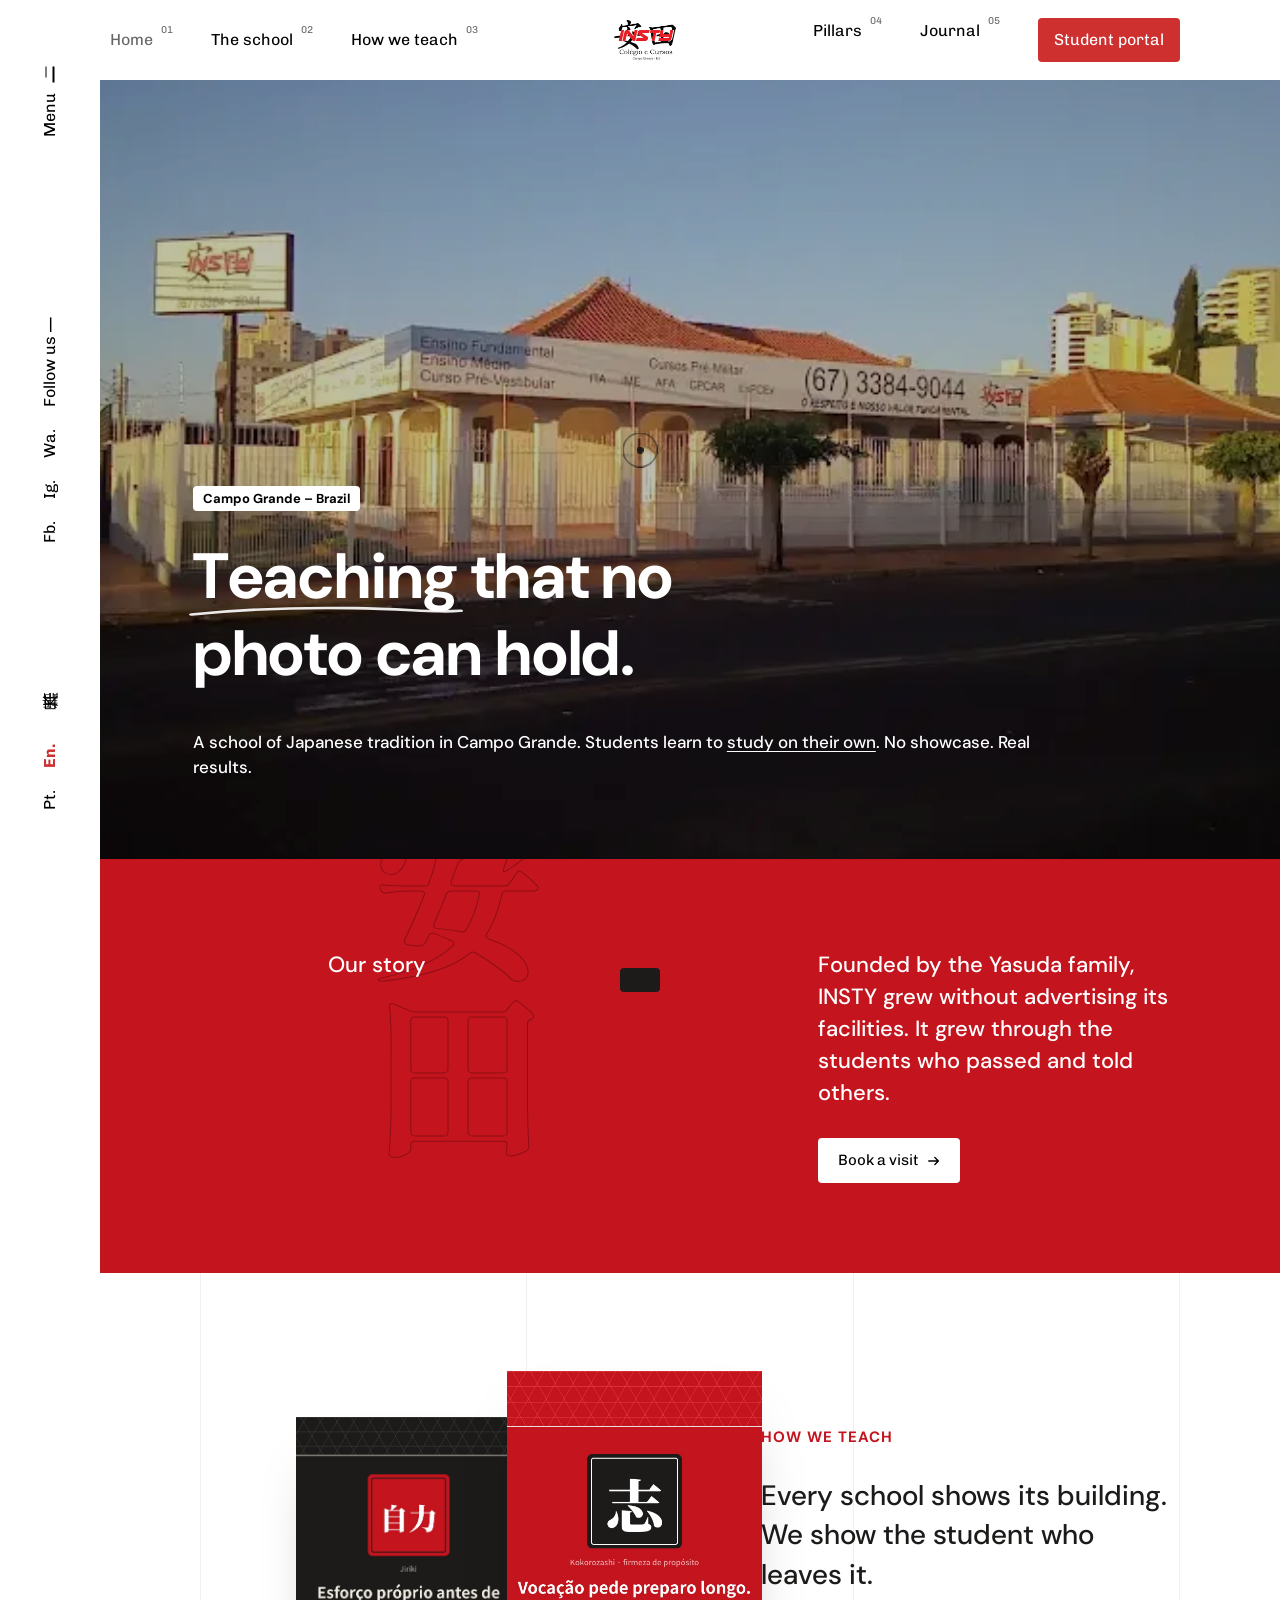
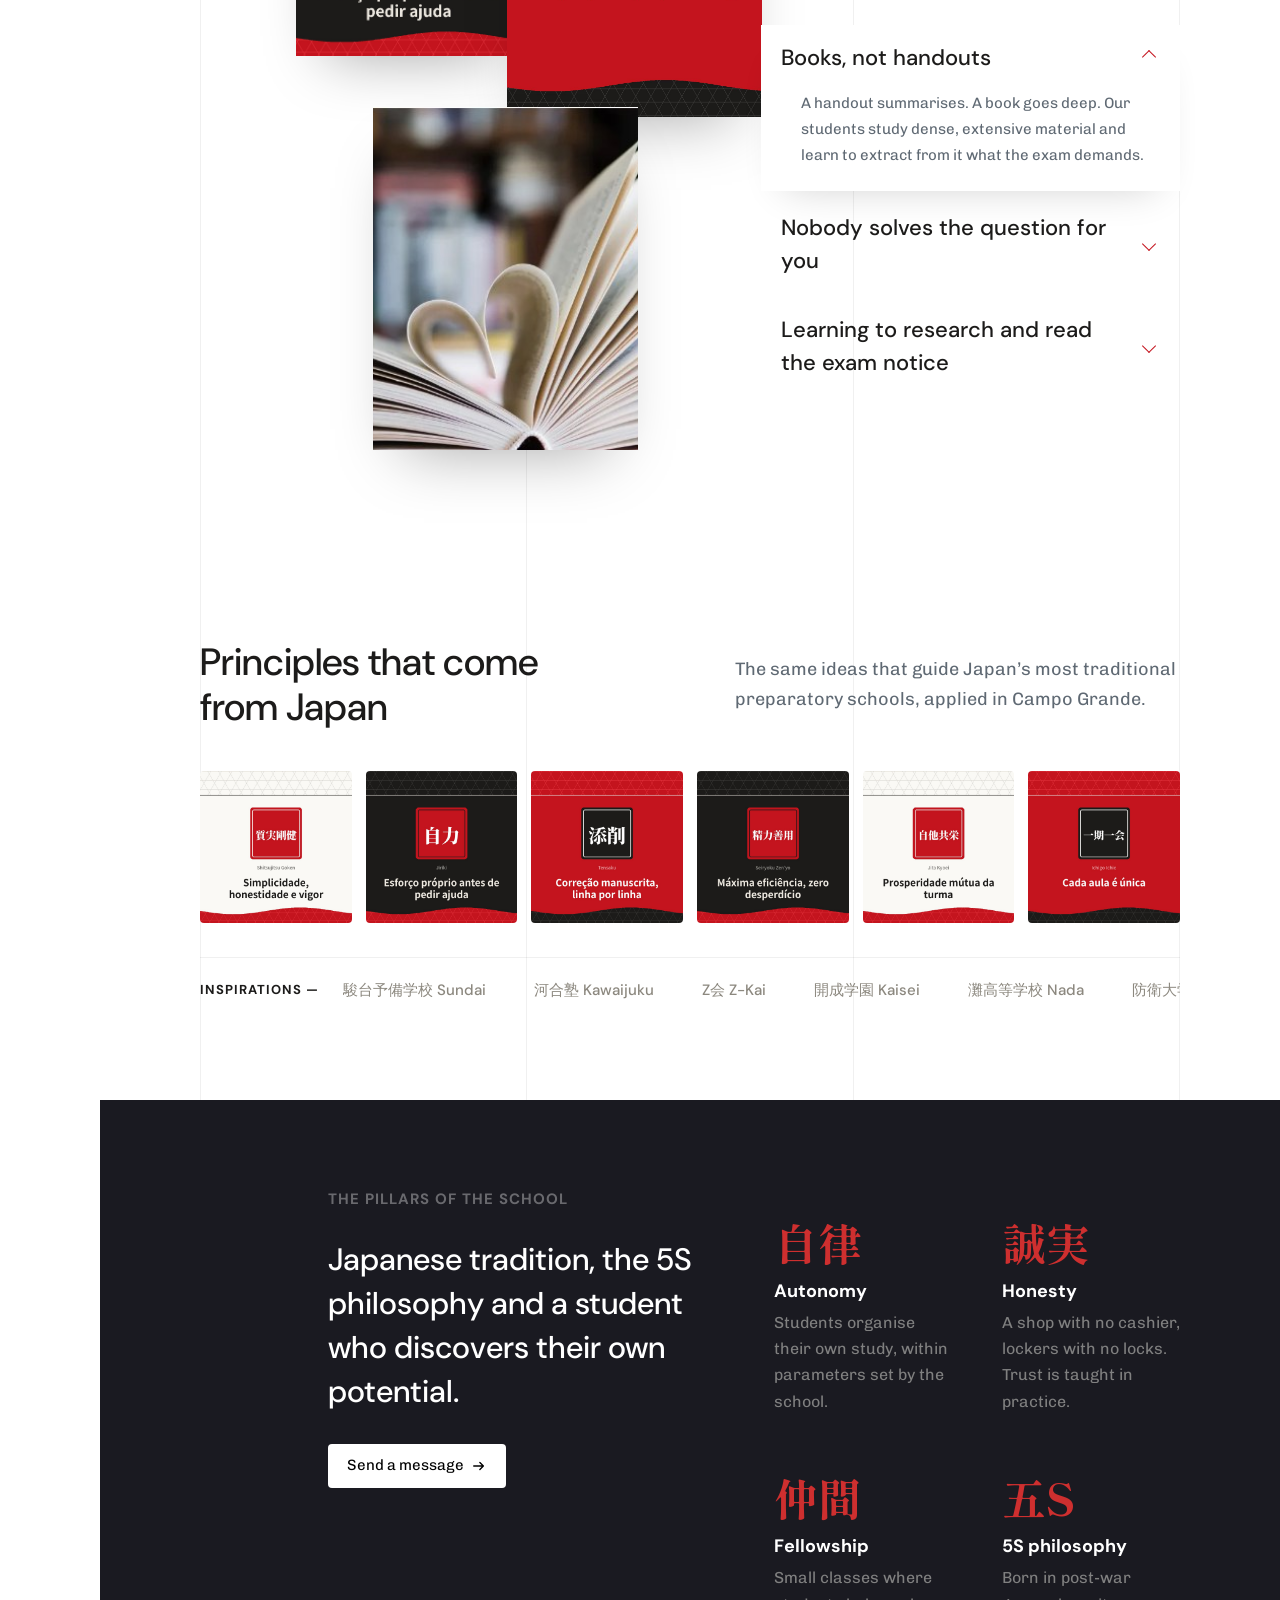
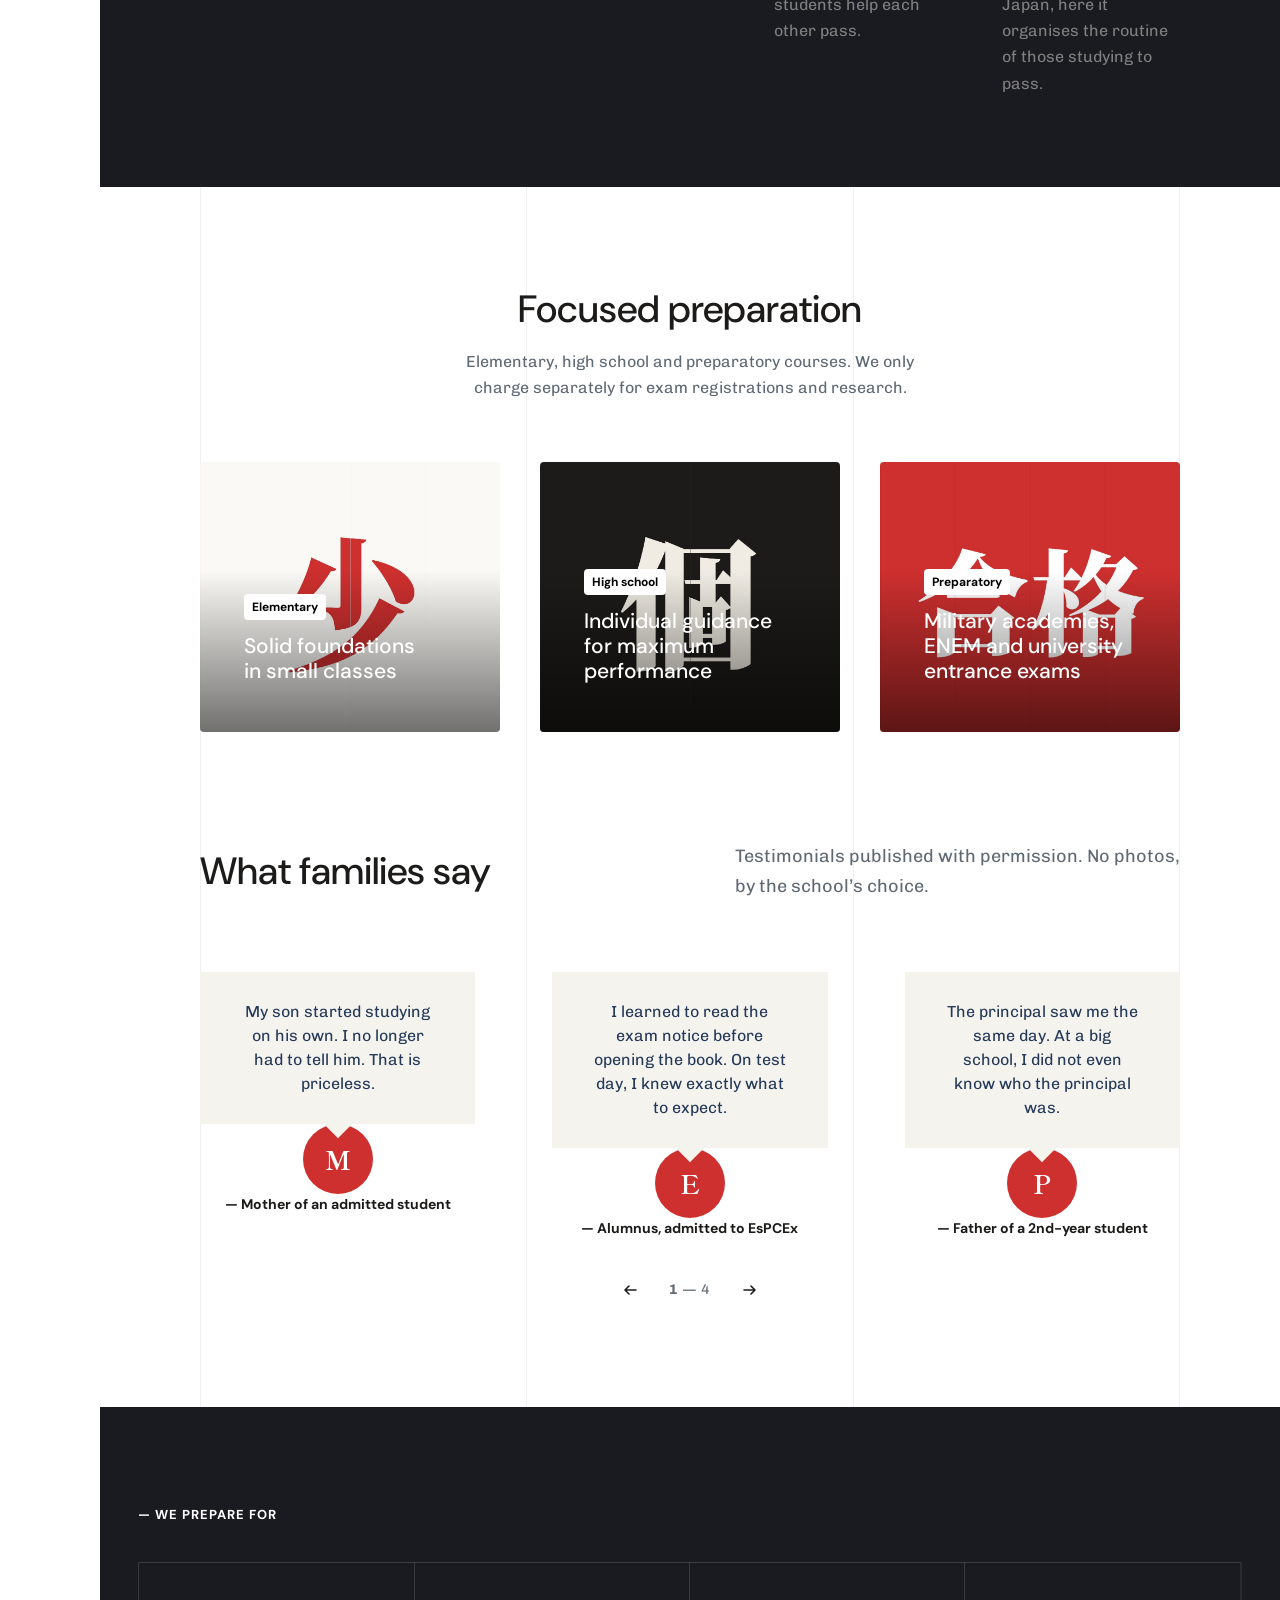
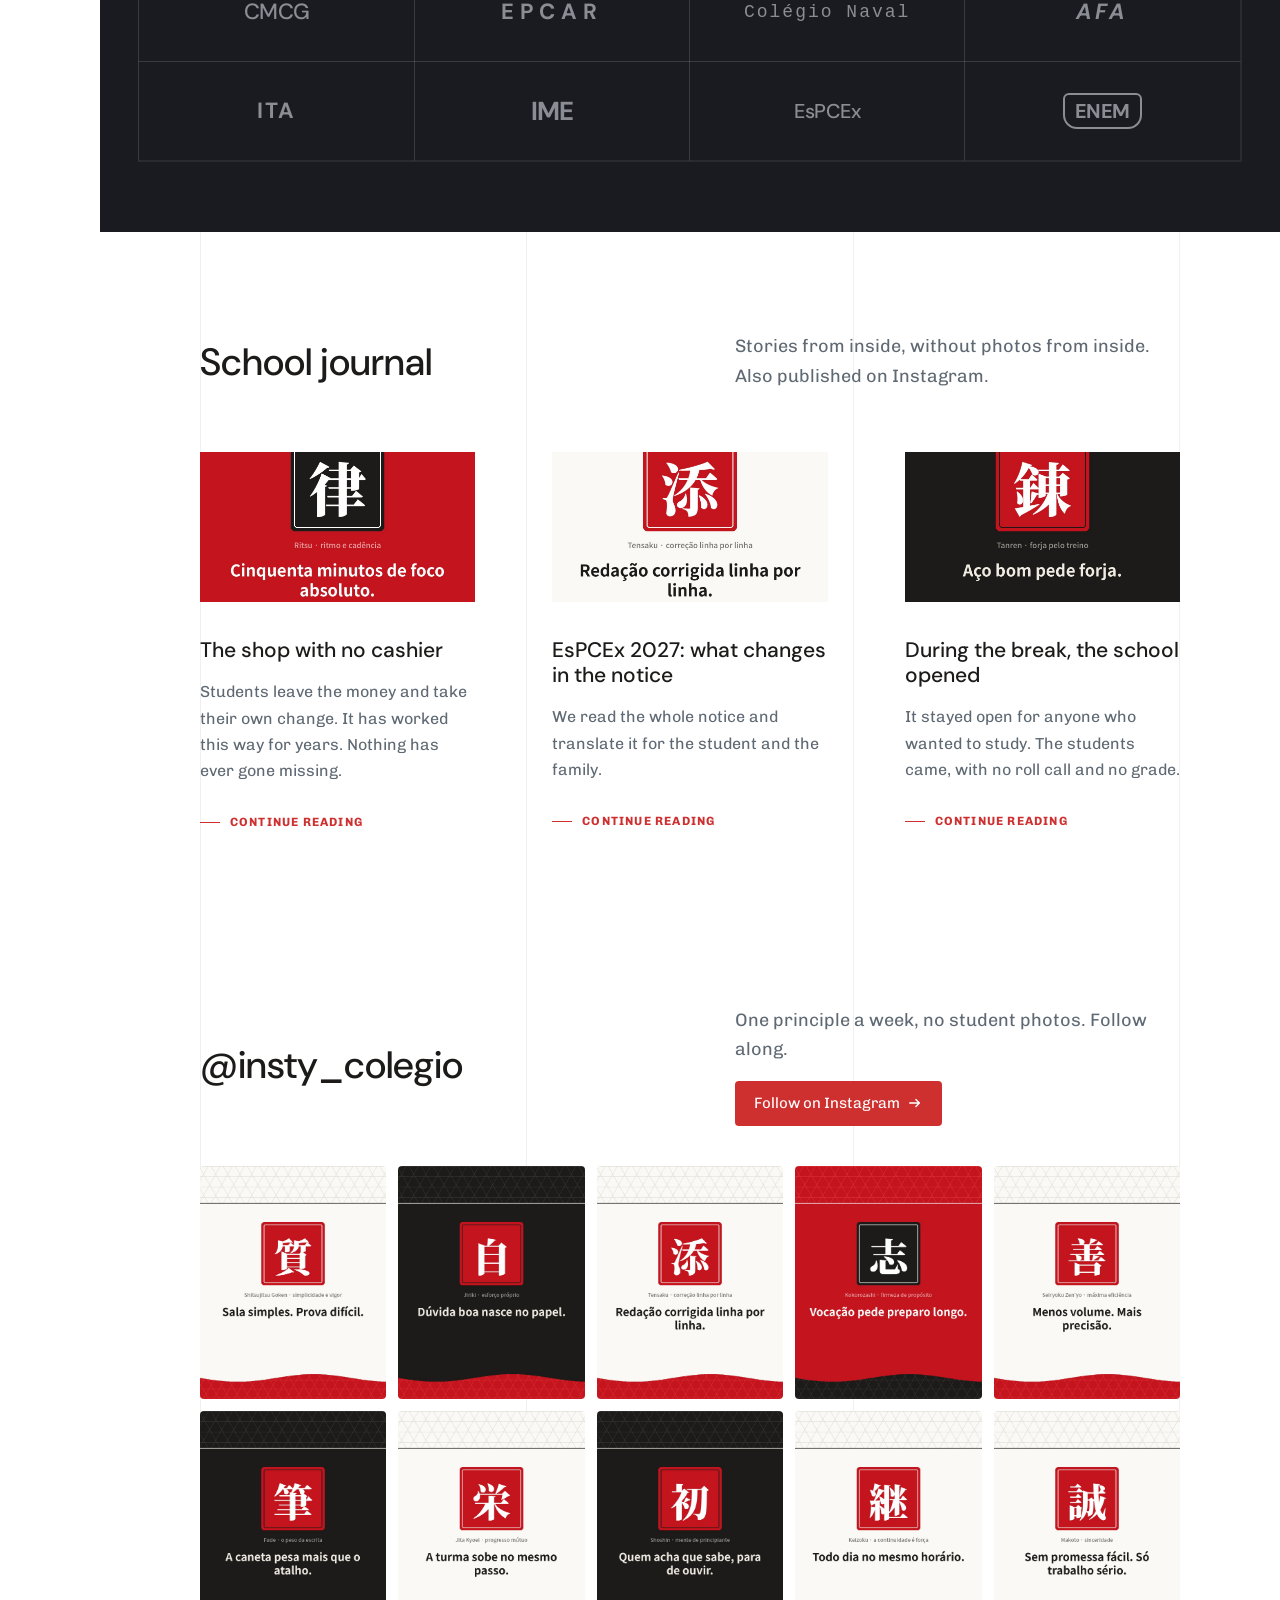
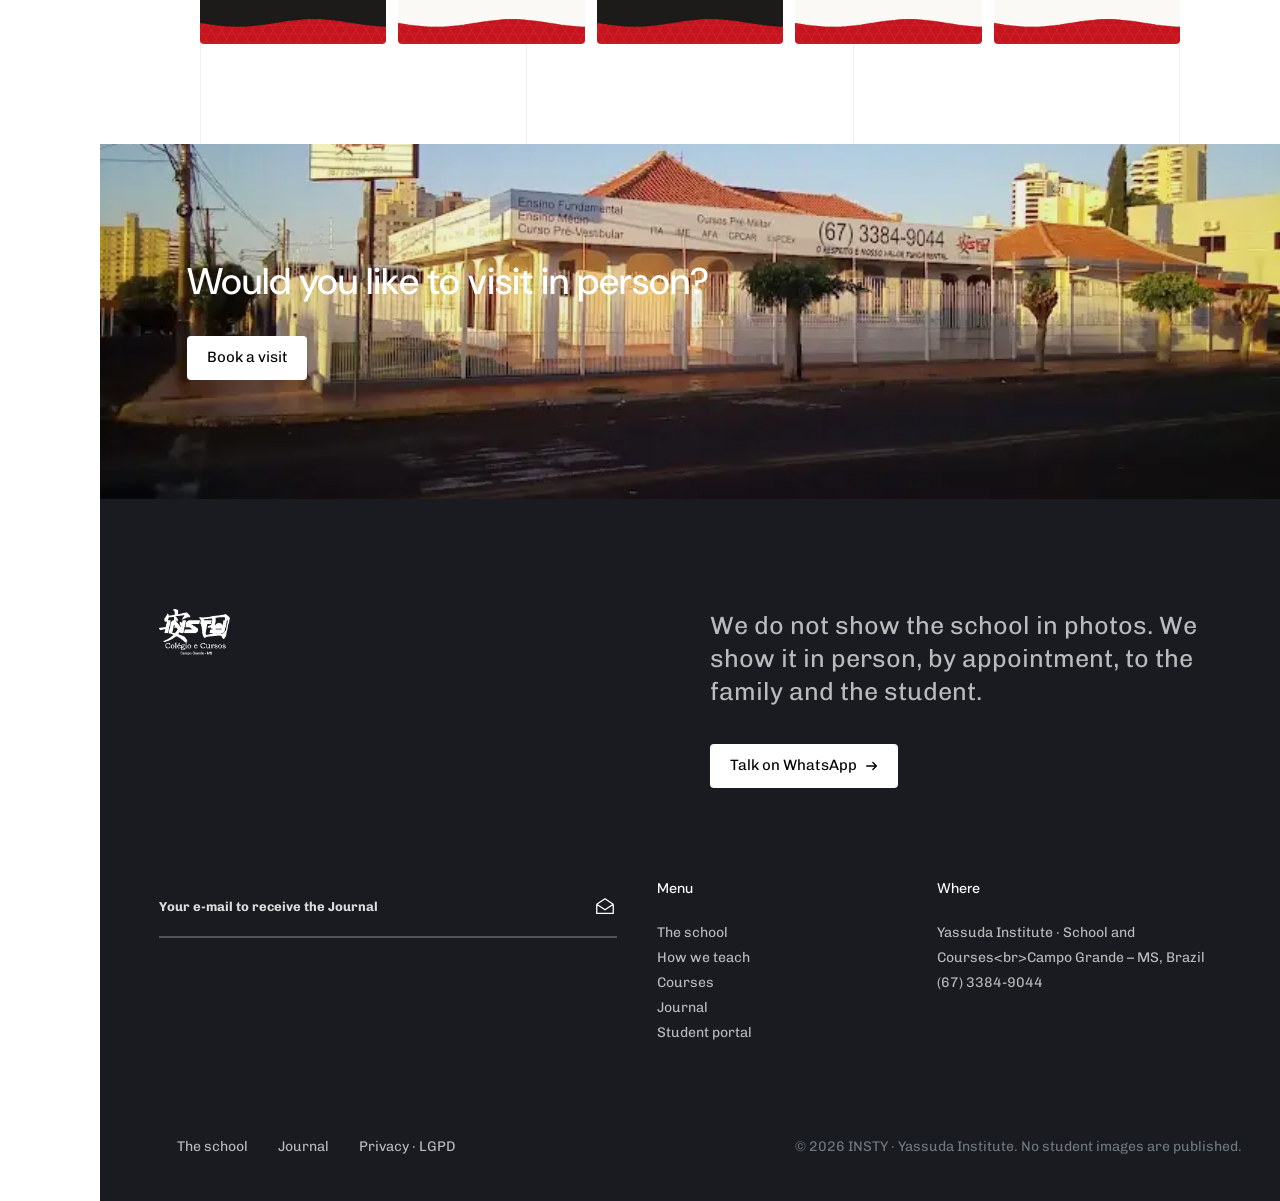
==== commit 803e594b: "Add files via upload" ====
--- a/index.html
+++ b/index.html
@@ -28,7 +28,7 @@
     <span class="barra__menu-tx" data-i18n="ui.menu">Menu</span>
   </button>
   <div class="barra__social">
-    <a href="#">Fb.</a><a href="#">Ig.</a><a href="#">Yt.</a><span data-i18n="ui.siga">Siga —</span>
+    <a href="https://www.facebook.com/" target="_blank" rel="noopener">Fb.</a><a href="https://www.instagram.com/insty_colegio/" target="_blank" rel="noopener">Ig.</a><a href="https://wa.me/556733849044" target="_blank" rel="noopener">Wa.</a><span data-i18n="ui.siga">Siga —</span>
   </div>
   <div class="barra__lang" aria-label="Idioma">
     <a href="#" data-lang="pt" class="atual">Pt.</a><a href="#" data-lang="en">En.</a><a href="#" data-lang="ja">日本語</a>
@@ -47,6 +47,7 @@
       <li><a href="#metodo" data-i18n="nav.metodo">Como ensinamos</a></li>
       <li><a href="#pilares" data-i18n="nav.pilares">Pilares</a></li>
       <li><a href="#diario" data-i18n="nav.diario">Diário</a></li>
+      <li><a href="#instagram">Instagram</a></li>
       <li><a href="#contato" data-i18n="nav.contato">Contato</a></li>
       <li><a href="#" data-portal class="gaveta__portal" data-i18n="nav.portal">Portal do aluno</a></li>
     </ul>
@@ -83,7 +84,7 @@
   <div class="heroi__conteudo">
     <span class="chip rv" data-rv data-i18n="hero.chip">Campo Grande – MS</span>
     <h1 class="heroi__titulo" data-split data-i18n-html="hero.titulo"><span class="sublinha">Ensino</span> que não cabe em uma foto.</h1>
-    <p class="heroi__sub rv" data-rv style="--d:.5s" data-i18n-html="hero.sub">Uma escola de tradição japonesa onde o aluno aprende a <a href="#metodo">estudar sozinho</a>, a pesquisar e a ler o edital. Sem vitrine. Com resultado.</p>
+    <p class="heroi__sub rv" data-rv style="--d:.5s" data-i18n-html="hero.sub">Escola de tradição japonesa em Campo Grande. O aluno aprende a <a href="#metodo">estudar sozinho</a>. Sem vitrine. Com resultado.</p>
   </div>
 </section>
 
@@ -102,9 +103,9 @@
 <!-- 3. COMO ENSINAMOS (colagem + acordeão) -->
 <section class="sec solucoes linhas" id="metodo">
   <div class="solucoes__colagem" aria-hidden="true">
-    <figure class="plx" data-plx="-0.08"><img src="assets/img/c-shin.jpg" alt="" loading="lazy"></figure>
+    <figure class="plx" data-plx="-0.08"><img src="assets/img/pr-2.jpg" alt="" loading="lazy"></figure>
     <figure class="plx" data-plx="0.10"><img src="assets/img/livro.jpg" alt="" loading="lazy" style="object-fit:cover;height:100%"></figure>
-    <figure class="plx" data-plx="-0.16"><img src="assets/img/c-sumi.jpg" alt="" loading="lazy"></figure>
+    <figure class="plx" data-plx="-0.16"><img src="assets/img/ig-kokoro.jpg" alt="" loading="lazy"></figure>
   </div>
   <div class="solucoes__texto">
     <h6 class="eyebrow eyebrow--azul rv" data-rv data-i18n="met.eyebrow">Como ensinamos</h6>
@@ -126,11 +127,35 @@
   </div>
 </section>
 
+
+<!-- 3b. PRINCÍPIOS (galeria de imagens) -->
+<section class="sec principios linhas" id="principios">
+  <header class="duas-col">
+    <h2 class="t-38 rv" data-rv data-i18n="pri.titulo">Princípios que vêm do Japão</h2>
+    <p class="t-18 rv" data-rv style="--d:.1s" data-i18n="pri.sub">As mesmas ideias que guiam as escolas preparatórias mais tradicionais do Japão, aplicadas em Campo Grande.</p>
+  </header>
+  <div class="principios__grade">
+    <a class="prin rv" data-rv href="#metodo"><img src="assets/img/pr-1.jpg" alt="質実剛健" loading="lazy"><span data-i18n="pri.1">Simplicidade e vigor</span></a>
+    <a class="prin rv" data-rv style="--d:.05s" href="#metodo"><img src="assets/img/pr-2.jpg" alt="自力" loading="lazy"><span data-i18n="pri.2">Esforço próprio</span></a>
+    <a class="prin rv" data-rv style="--d:.1s" href="#metodo"><img src="assets/img/pr-3.jpg" alt="添削" loading="lazy"><span data-i18n="pri.3">Correção linha por linha</span></a>
+    <a class="prin rv" data-rv style="--d:.15s" href="#metodo"><img src="assets/img/pr-4.jpg" alt="精力善用" loading="lazy"><span data-i18n="pri.4">Máxima eficiência</span></a>
+    <a class="prin rv" data-rv style="--d:.2s" href="#metodo"><img src="assets/img/pr-5.jpg" alt="自他共栄" loading="lazy"><span data-i18n="pri.5">Progresso mútuo</span></a>
+    <a class="prin rv" data-rv style="--d:.25s" href="#metodo"><img src="assets/img/pr-6.jpg" alt="一期一会" loading="lazy"><span data-i18n="pri.6">Cada aula é única</span></a>
+  </div>
+  <div class="inspira rv" data-rv>
+    <span class="inspira__rotulo" data-i18n="pri.insp">Inspirações —</span>
+    <div class="inspira__trilho"><div class="inspira__faixa">
+      <span>駿台予備学校 Sundai</span><span>河合塾 Kawaijuku</span><span>Z会 Z-Kai</span><span>開成学園 Kaisei</span><span>灘高等学校 Nada</span><span>防衛大学校 NDA</span><span>Colégio Harmonia</span><span>CE Pioneiro</span>
+      <span>駿台予備学校 Sundai</span><span>河合塾 Kawaijuku</span><span>Z会 Z-Kai</span><span>開成学園 Kaisei</span><span>灘高等学校 Nada</span><span>防衛大学校 NDA</span><span>Colégio Harmonia</span><span>CE Pioneiro</span>
+    </div></div>
+  </div>
+</section>
+
 <!-- 4. PILARES (bloco escuro) -->
 <section class="servicos" id="pilares">
   <div class="servicos__texto">
     <h6 class="eyebrow eyebrow--clara rv" data-rv data-i18n="pil.eyebrow">Os pilares da escola</h6>
-    <h3 class="t-31 rv" data-rv style="--d:.1s" data-i18n="pil.titulo">Tradição japonesa, filosofia 5S e uma cultura em que cada aluno descobre o próprio potencial.</h3>
+    <h3 class="t-31 rv" data-rv style="--d:.1s" data-i18n="pil.titulo">Tradição japonesa, filosofia 5S e um aluno que descobre o próprio potencial.</h3>
     <div class="rv" data-rv style="--d:.2s"><a class="btn" href="#contato"><span data-i18n="ui.mensagem">Enviar mensagem</span> <svg viewBox="0 0 16 16"><use href="#seta"/></svg></a></div>
   </div>
   <div class="servicos__grade">
@@ -222,23 +247,44 @@
   </header>
   <div class="posts__grade">
     <article class="post rv" data-rv>
-      <a class="post__img" href="#"><img src="assets/img/post-mondai.jpg" alt="" loading="lazy"></a>
+      <a class="post__img" href="#"><img src="assets/img/ig-ritsu.jpg" alt="" loading="lazy"></a>
       <h2><a href="#" data-i18n="dia.1.t">O mercadinho sem caixa</a></h2>
       <p data-i18n="dia.1.p">O aluno deixa o dinheiro e pega o próprio troco. Há anos funciona assim. Nunca faltou nada.</p>
       <a class="ler" href="#" data-i18n="ui.ler">Continuar lendo</a>
     </article>
     <article class="post rv" data-rv style="--d:.1s">
-      <a class="post__img" href="#"><img src="assets/img/post-rei.jpg" alt="" loading="lazy"></a>
+      <a class="post__img" href="#"><img src="assets/img/ig-ten.jpg" alt="" loading="lazy"></a>
       <h2><a href="#" data-i18n="dia.2.t">EsPCEx 2027: o que muda no edital</a></h2>
       <p data-i18n="dia.2.p">Lemos o edital inteiro e traduzimos para o aluno e para a família.</p>
       <a class="ler" href="#" data-i18n="ui.ler">Continuar lendo</a>
     </article>
     <article class="post rv" data-rv style="--d:.2s">
-      <a class="post__img" href="#"><img src="assets/img/post-kyu.jpg" alt="" loading="lazy"></a>
+      <a class="post__img" href="#"><img src="assets/img/ig-tan.jpg" alt="" loading="lazy"></a>
       <h2><a href="#" data-i18n="dia.3.t">No recesso, a escola abriu</a></h2>
       <p data-i18n="dia.3.p">Ficou aberta para quem quisesse estudar. Os alunos vieram, sem chamada e sem nota.</p>
       <a class="ler" href="#" data-i18n="ui.ler">Continuar lendo</a>
     </article>
+  </div>
+</section>
+
+
+<!-- 8b. INSTAGRAM -->
+<section class="sec instagram linhas" id="instagram">
+  <header class="duas-col">
+    <h2 class="t-38 rv" data-rv data-i18n="ig.titulo">@insty_colegio</h2>
+    <div class="rv" data-rv style="--d:.1s"><p class="t-18" data-i18n="ig.sub">Um princípio por semana, sem fotos de alunos. Siga para acompanhar.</p><a class="btn btn--vermelho btn--inline" href="https://www.instagram.com/insty_colegio/" target="_blank" rel="noopener"><span data-i18n="ig.seguir">Seguir no Instagram</span> <svg viewBox="0 0 16 16"><use href="#seta"/></svg></a></div>
+  </header>
+  <div class="instagram__grade">
+    <a class="ig rv" data-rv style="--d:0.00s" href="https://www.instagram.com/insty_colegio/" target="_blank" rel="noopener"><img src="assets/img/ig-shitsu.jpg" alt="" loading="lazy"></a>
+    <a class="ig rv" data-rv style="--d:0.04s" href="https://www.instagram.com/insty_colegio/" target="_blank" rel="noopener"><img src="assets/img/ig-ji.jpg" alt="" loading="lazy"></a>
+    <a class="ig rv" data-rv style="--d:0.08s" href="https://www.instagram.com/insty_colegio/" target="_blank" rel="noopener"><img src="assets/img/ig-ten.jpg" alt="" loading="lazy"></a>
+    <a class="ig rv" data-rv style="--d:0.12s" href="https://www.instagram.com/insty_colegio/" target="_blank" rel="noopener"><img src="assets/img/ig-kokoro.jpg" alt="" loading="lazy"></a>
+    <a class="ig rv" data-rv style="--d:0.16s" href="https://www.instagram.com/insty_colegio/" target="_blank" rel="noopener"><img src="assets/img/ig-zen.jpg" alt="" loading="lazy"></a>
+    <a class="ig rv" data-rv style="--d:0.20s" href="https://www.instagram.com/insty_colegio/" target="_blank" rel="noopener"><img src="assets/img/ig-fude.jpg" alt="" loading="lazy"></a>
+    <a class="ig rv" data-rv style="--d:0.24s" href="https://www.instagram.com/insty_colegio/" target="_blank" rel="noopener"><img src="assets/img/ig-ei.jpg" alt="" loading="lazy"></a>
+    <a class="ig rv" data-rv style="--d:0.28s" href="https://www.instagram.com/insty_colegio/" target="_blank" rel="noopener"><img src="assets/img/ig-sho.jpg" alt="" loading="lazy"></a>
+    <a class="ig rv" data-rv style="--d:0.32s" href="https://www.instagram.com/insty_colegio/" target="_blank" rel="noopener"><img src="assets/img/ig-kei.jpg" alt="" loading="lazy"></a>
+    <a class="ig rv" data-rv style="--d:0.36s" href="https://www.instagram.com/insty_colegio/" target="_blank" rel="noopener"><img src="assets/img/ig-makoto.jpg" alt="" loading="lazy"></a>
   </div>
 </section>
 
--- a/css/style.css
+++ b/css/style.css
@@ -414,3 +414,30 @@
   .portal__lado{ min-height:200px; }
   .topo__portal{ padding:7px 12px; font-size:13px; }
 }
+
+/* ---------- princípios (galeria) ---------- */
+.principios__grade{ display:grid; grid-template-columns:repeat(6,1fr); gap:14px; margin-top:40px; }
+.prin{ position:relative; display:block; border-radius:4px; overflow:hidden; aspect-ratio:1; background:#F5F3EE; }
+.prin img{ width:100%; height:100%; object-fit:cover; transition:transform .8s var(--ease); }
+.prin:hover img{ transform:scale(1.06); }
+.prin span{ position:absolute; left:0; right:0; bottom:0; padding:10px 12px; font:700 13px/1.3 var(--f-titulo); color:#fff; background:linear-gradient(transparent, rgba(0,0,0,.6)); opacity:0; transform:translateY(8px); transition:opacity .4s, transform .4s var(--ease); }
+.prin:hover span{ opacity:1; transform:none; }
+.inspira{ display:flex; align-items:center; gap:24px; margin-top:34px; border-top:1px solid var(--linha); padding-top:22px; }
+.inspira__rotulo{ font:700 13px var(--f-titulo); letter-spacing:1px; text-transform:uppercase; white-space:nowrap; color:var(--cor-titulo); }
+.inspira__trilho{ overflow:hidden; flex:1; }
+.inspira__faixa{ display:flex; gap:48px; width:max-content; animation:insp 40s linear infinite; font:500 15px var(--f-titulo); color:#8C887F; white-space:nowrap; }
+.inspira__trilho:hover .inspira__faixa{ animation-play-state:paused; }
+.inspira__faixa span:hover{ color:var(--cor-acento); }
+@keyframes insp{ to{ transform:translateX(-50%); } }
+
+/* ---------- instagram ---------- */
+.instagram__grade{ display:grid; grid-template-columns:repeat(5,1fr); gap:12px; margin-top:40px; }
+.ig{ display:block; border-radius:4px; overflow:hidden; aspect-ratio:4/5; position:relative; }
+.ig img{ width:100%; height:100%; object-fit:cover; transition:transform .8s var(--ease), filter .4s; }
+.ig::after{ content:"↗"; position:absolute; right:10px; top:8px; color:#fff; font-size:18px; opacity:0; transition:opacity .3s; text-shadow:0 1px 6px rgba(0,0,0,.4); }
+.ig:hover img{ transform:scale(1.05); }
+.ig:hover::after{ opacity:1; }
+.btn--inline{ margin-top:16px; display:inline-flex; }
+.btn--vermelho.btn--inline{ margin-top:16px; }
+@media (max-width:1100px){ .principios__grade{ grid-template-columns:repeat(3,1fr); } .instagram__grade{ grid-template-columns:repeat(3,1fr); } }
+@media (max-width:600px){ .principios__grade{ grid-template-columns:1fr 1fr; } .instagram__grade{ grid-template-columns:1fr 1fr; } .inspira{ flex-direction:column; align-items:flex-start; } }
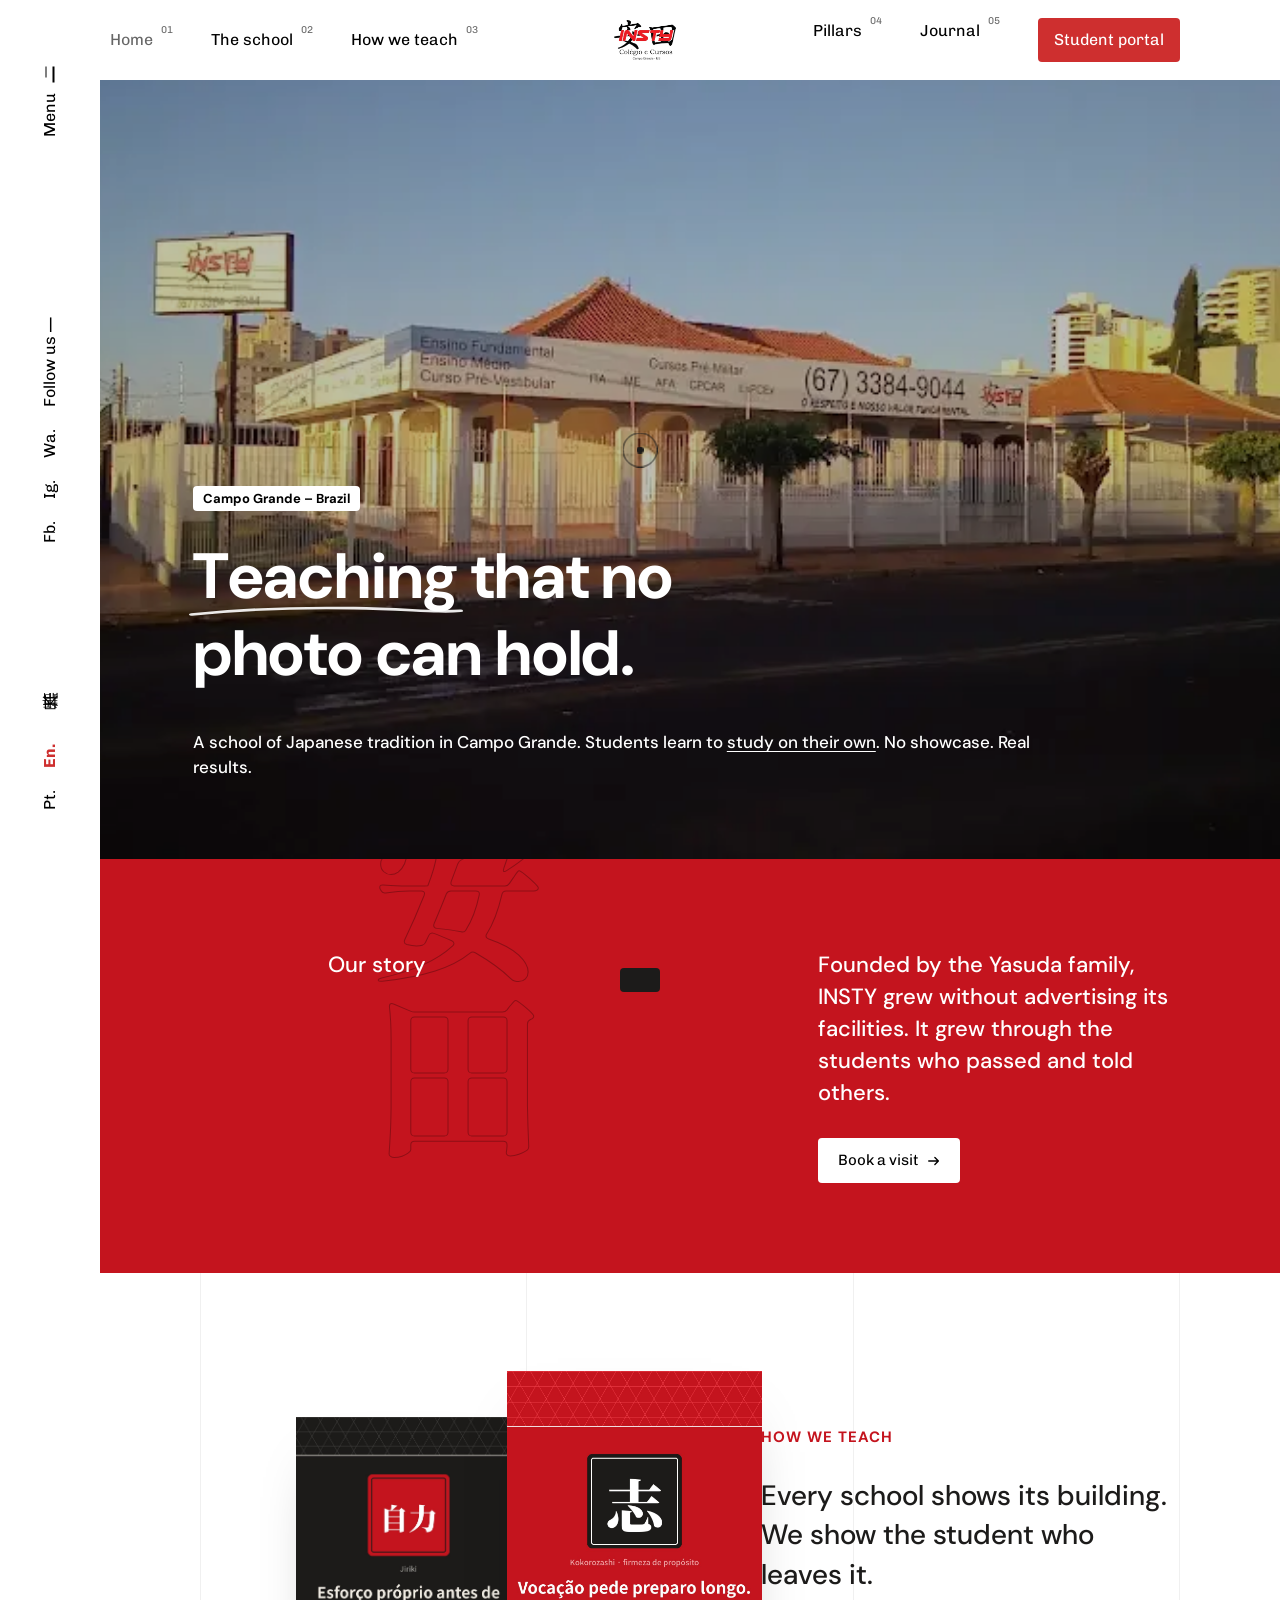
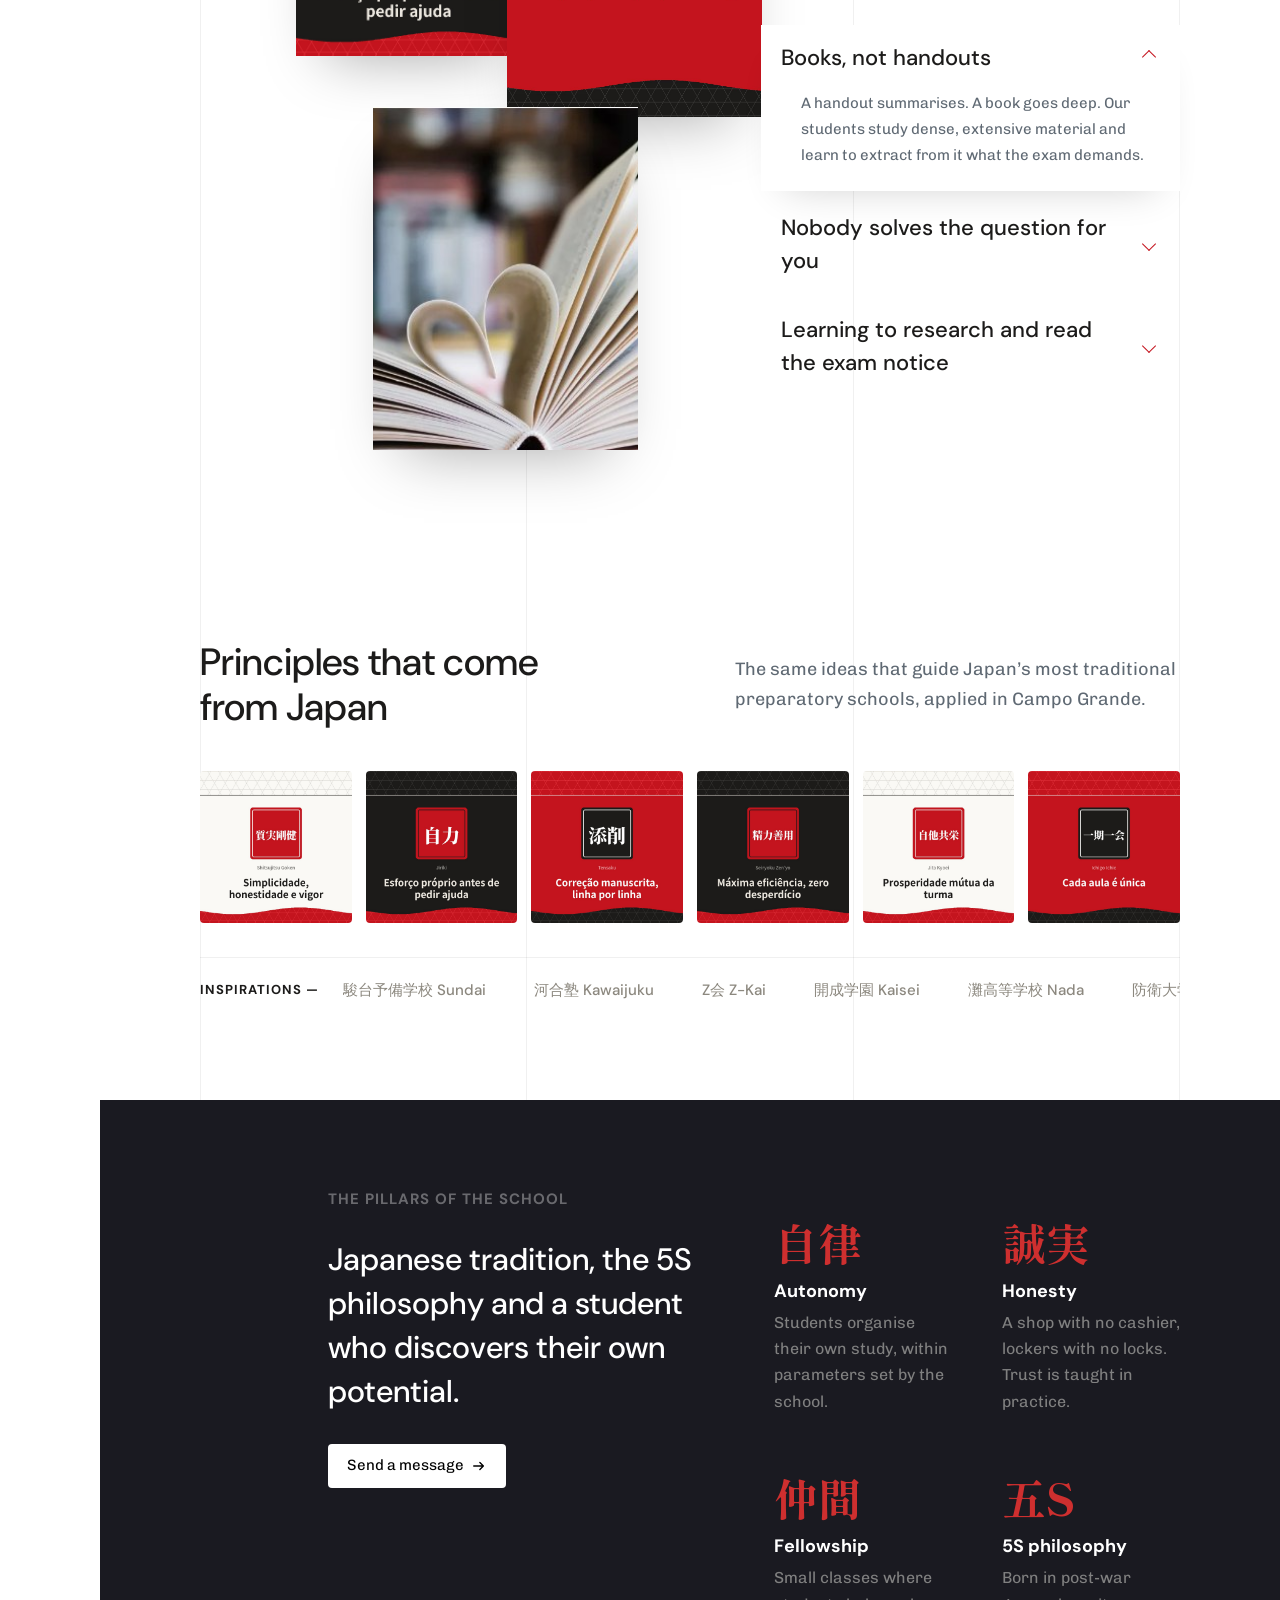
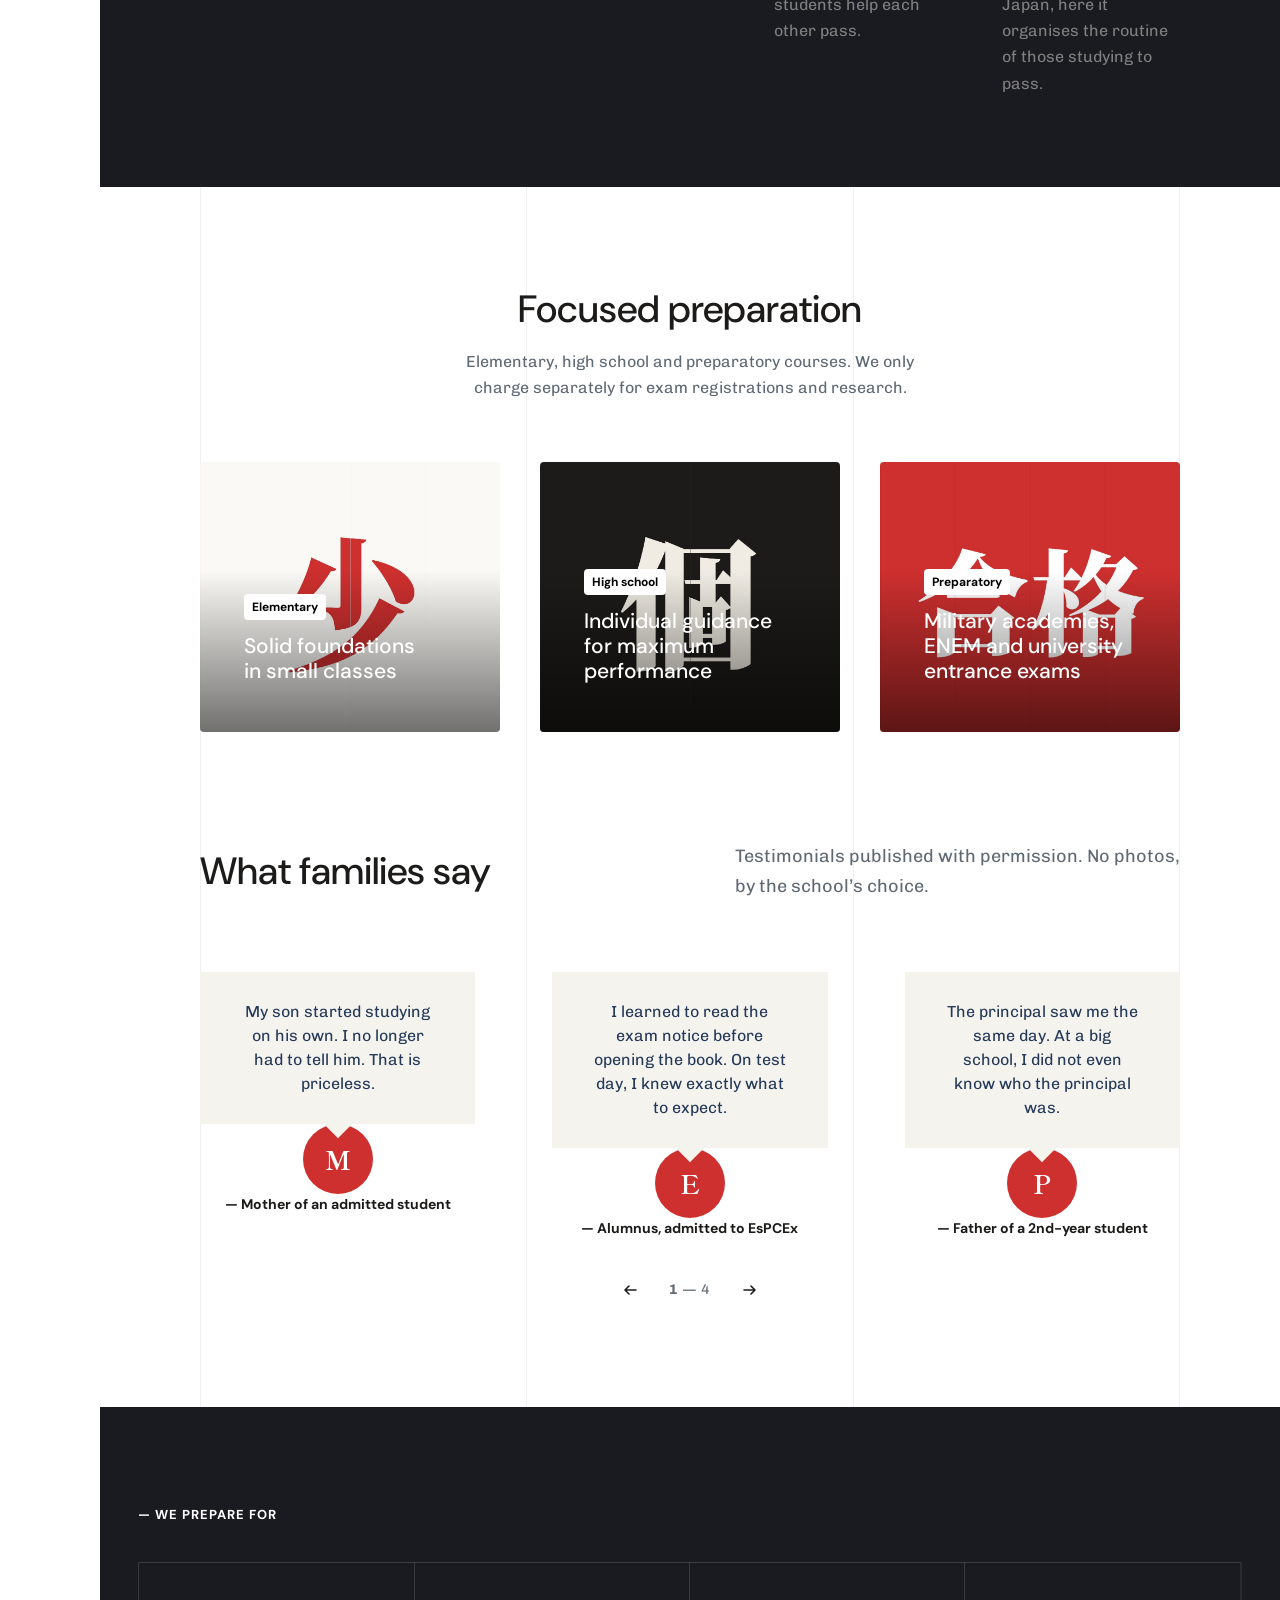
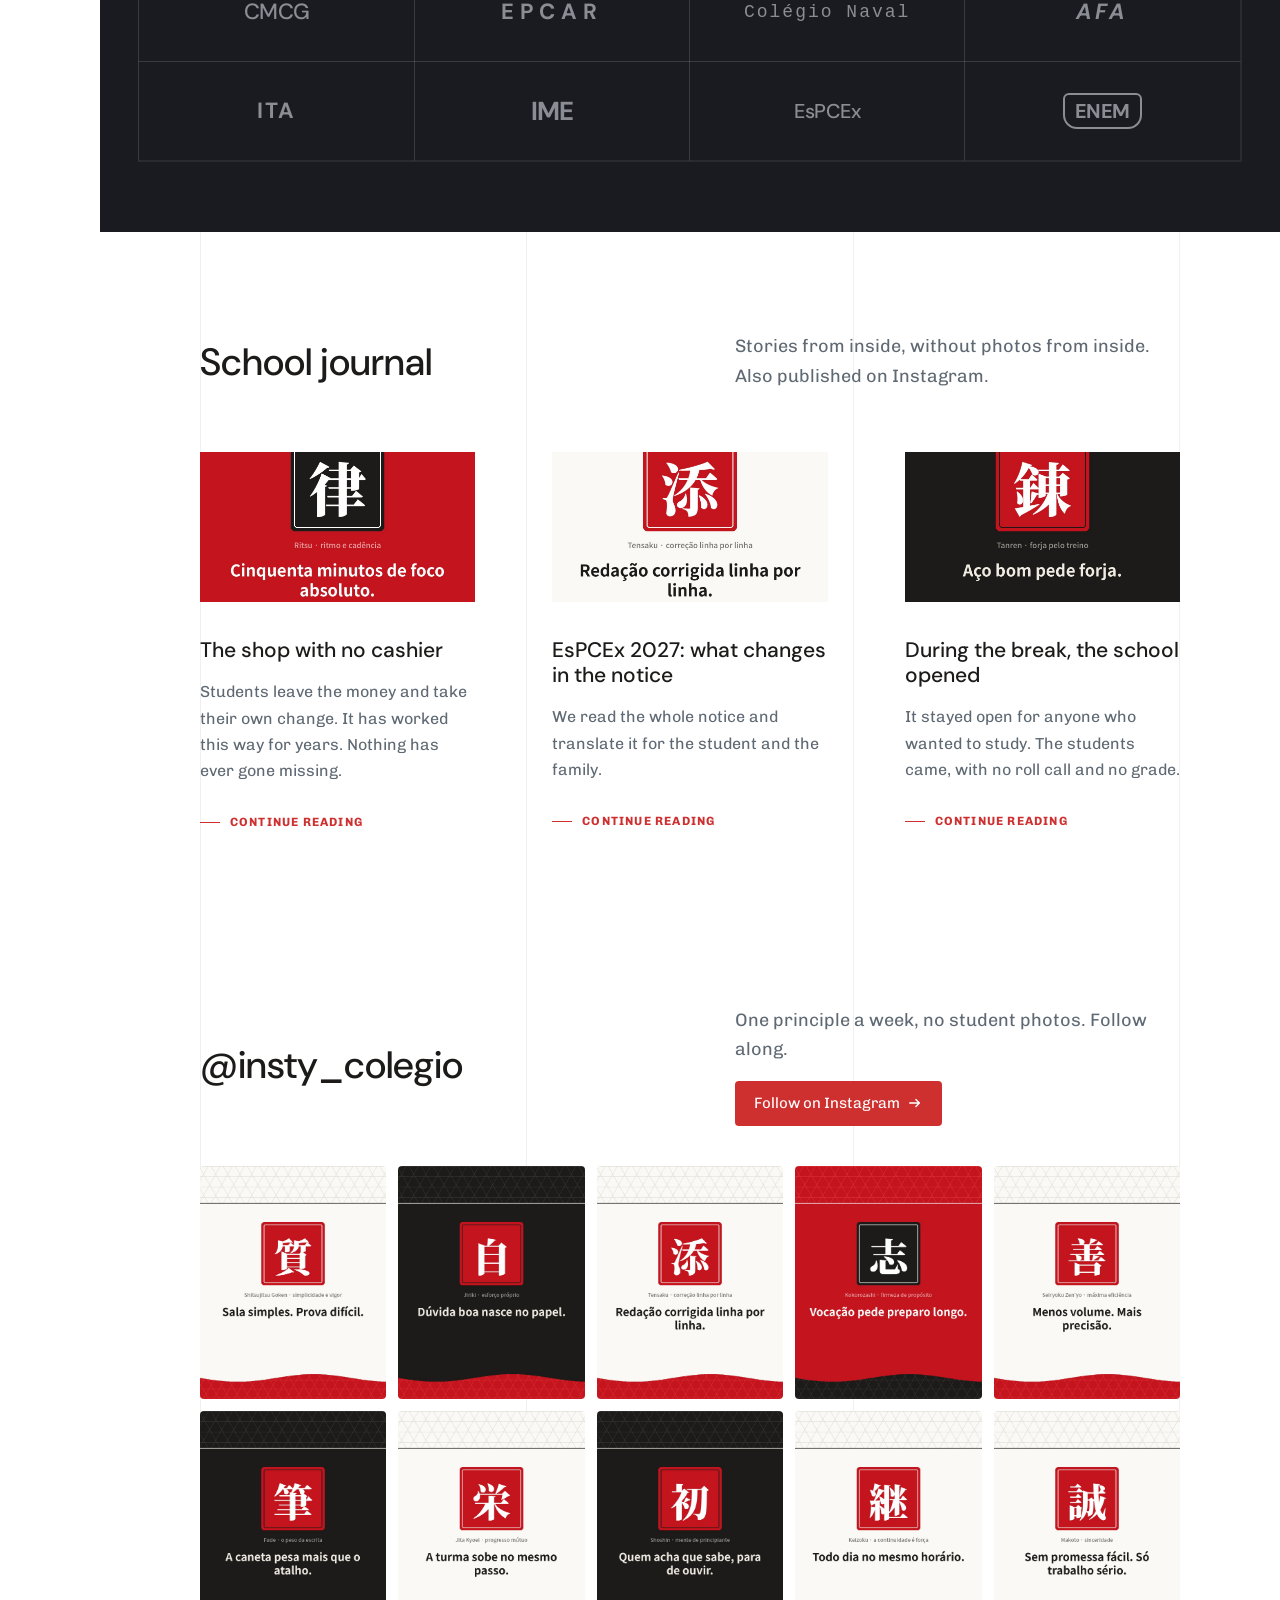
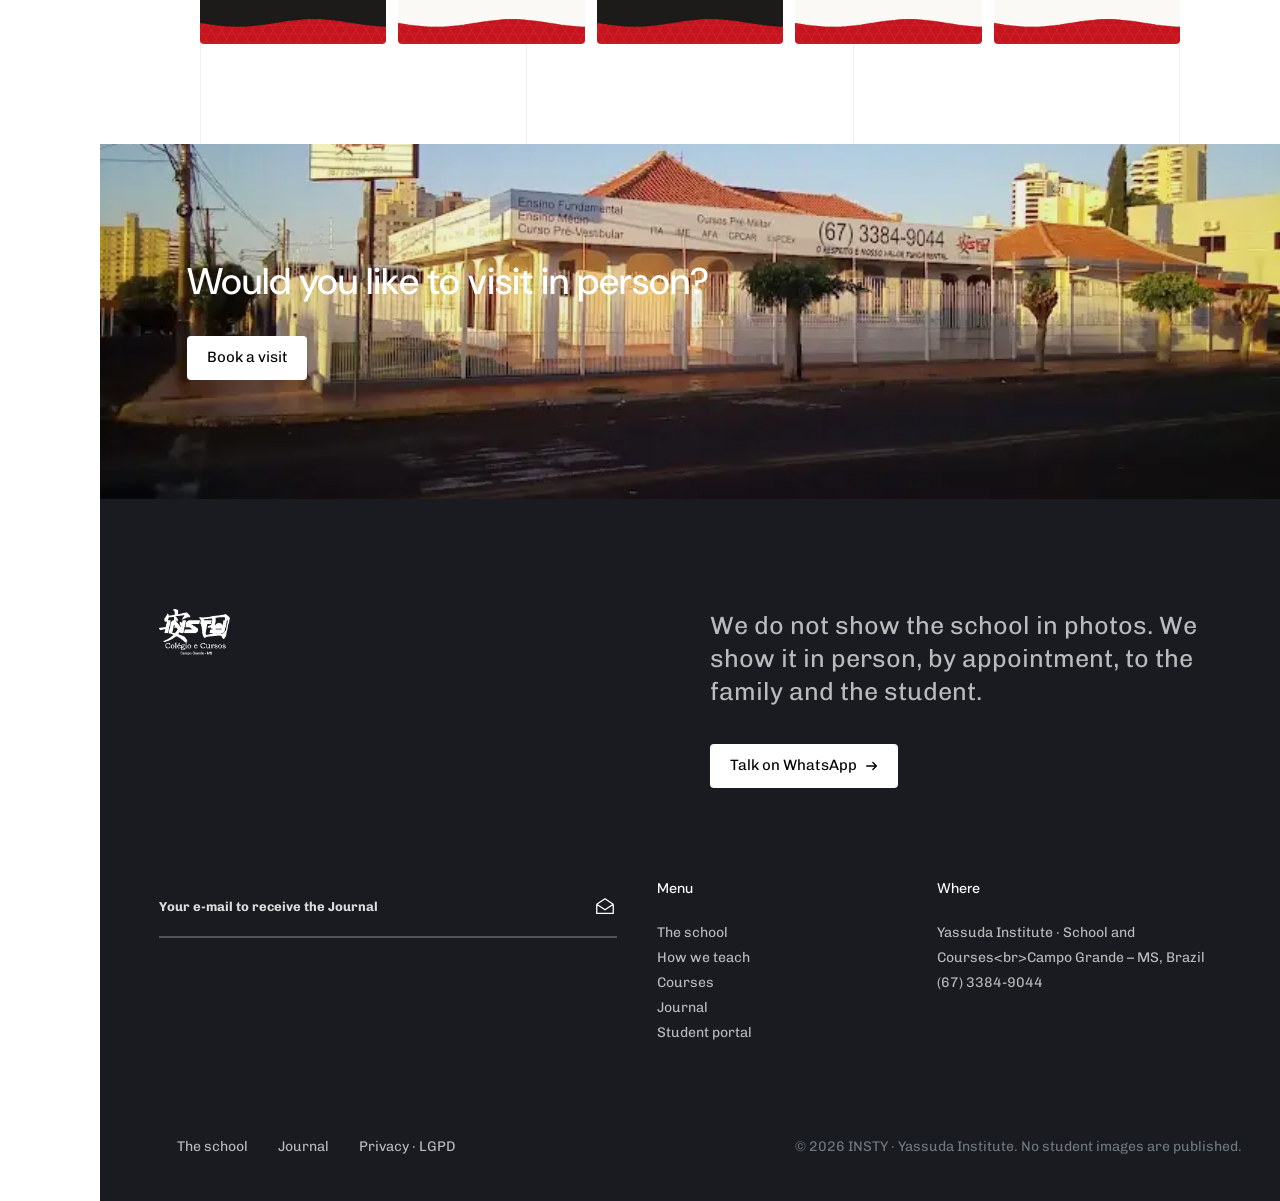
==== commit d9b80244: "Add files via upload" ====
--- a/index.html
+++ b/index.html
@@ -49,7 +49,7 @@
       <li><a href="#diario" data-i18n="nav.diario">Diário</a></li>
       <li><a href="#instagram">Instagram</a></li>
       <li><a href="#contato" data-i18n="nav.contato">Contato</a></li>
-      <li><a href="#" data-portal class="gaveta__portal" data-i18n="nav.portal">Portal do aluno</a></li>
+      <li><a href="app/" class="gaveta__portal" data-i18n="nav.portal">Portal do aluno</a></li>
     </ul>
     <div class="gaveta__rodape">
       <a href="https://wa.me/556733849044">(67) 3384-9044</a>
@@ -70,7 +70,7 @@
   <nav class="topo__nav topo__nav--dir" aria-label="Principal, direita">
     <a href="#pilares"><span data-i18n="nav.pilares">Pilares</span><sup>04</sup></a>
     <a href="#diario"><span data-i18n="nav.diario">Diário</span><sup>05</sup></a>
-    <a href="#" class="topo__portal" data-portal><span data-i18n="nav.portal">Portal do aluno</span></a>
+    <a href="app/" class="topo__portal"><span data-i18n="nav.portal">Portal do aluno</span></a>
   </nav>
   <button type="button" class="topo__ham" id="abrirMenuMobile" aria-controls="gaveta" aria-expanded="false" aria-label="Abrir o menu"><i></i><i></i></button>
 </header>
@@ -314,7 +314,7 @@
       <input id="newsEmail" type="email" data-i18n-placeholder="rod.emailph" placeholder="Seu e-mail para receber o Diário" autocomplete="email">
       <button type="submit" aria-label="Assinar"><svg viewBox="0 0 24 24"><path d="M3 9l9 6 9-6M3 9v10h18V9M3 9l9-6 9 6"/></svg></button>
     </form>
-    <nav aria-label="Menu do rodapé"><h3 data-i18n="ui.menu">Menu</h3><a href="#historia" data-i18n="nav.escola">A escola</a><a href="#metodo" data-i18n="nav.metodo">Como ensinamos</a><a href="#cursos" data-i18n="nav.cursos">Cursos</a><a href="#diario" data-i18n="nav.diario">Diário</a><a href="#" data-portal data-i18n="nav.portal">Portal do aluno</a></nav>
+    <nav aria-label="Menu do rodapé"><h3 data-i18n="ui.menu">Menu</h3><a href="#historia" data-i18n="nav.escola">A escola</a><a href="#metodo" data-i18n="nav.metodo">Como ensinamos</a><a href="#cursos" data-i18n="nav.cursos">Cursos</a><a href="#diario" data-i18n="nav.diario">Diário</a><a href="app/" data-i18n="nav.portal">Portal do aluno</a></nav>
     <div><h3 data-i18n="rod.onde">Onde</h3><p data-i18n="rod.end">Instituto Yassuda · Colégio e Cursos<br>Campo Grande – MS</p><p>(67) 3384-9044</p></div>
   </div>
   <div class="rodape__base">
@@ -362,5 +362,6 @@
 
 <script src="js/i18n.js"></script>
 <script src="js/main.js" defer></script>
+<script src="js/cms.js" defer></script>
 </body>
 </html>
--- a/css/style.css
+++ b/css/style.css
@@ -331,11 +331,9 @@
   .chamada h2{ font-size:32px; }
   .rodape__chamada{ font-size:20px; }
 }
-@media (prefers-reduced-motion:reduce){
-  *,*::before,*::after{ transition:none!important; animation:none!important; scroll-behavior:auto!important; }
-  .rv,.heroi__titulo .ch{ opacity:1; transform:none; }
-  .sublinha svg path{ stroke-dashoffset:0; }
-}
+/* Pedido do cliente: as animações ficam ligadas mesmo com "reduzir movimento" no sistema;
+   só a rolagem suave respeita a preferência. */
+@media (prefers-reduced-motion:reduce){ html{ scroll-behavior:auto; } }
 
 /* ============================================================
    INSTY — identidade visual aplicada à base
@@ -441,3 +439,12 @@
 .btn--vermelho.btn--inline{ margin-top:16px; }
 @media (max-width:1100px){ .principios__grade{ grid-template-columns:repeat(3,1fr); } .instagram__grade{ grid-template-columns:repeat(3,1fr); } }
 @media (max-width:600px){ .principios__grade{ grid-template-columns:1fr 1fr; } .instagram__grade{ grid-template-columns:1fr 1fr; } .inspira{ flex-direction:column; align-items:flex-start; } }
+
+/* ---------- colagem: giro 3D ao descansar o mouse ---------- */
+.solucoes__colagem{ pointer-events:auto; }
+.solucoes__colagem figure{ perspective:900px; transition:box-shadow .5s var(--ease); cursor:pointer; }
+.solucoes__colagem figure img{ transform-style:preserve-3d; backface-visibility:visible; transition:transform .6s var(--ease), filter .5s; }
+.solucoes__colagem figure:hover{ box-shadow:0 50px 80px -30px rgba(196,20,30,.45); z-index:5; }
+.solucoes__colagem figure:hover img{ animation:giro 1.1s cubic-bezier(.65,0,.35,1) 1; filter:saturate(1.1); }
+@keyframes giro{ 0%{ transform:rotateY(0) scale(1); } 50%{ transform:rotateY(180deg) scale(1.08); } 100%{ transform:rotateY(360deg) scale(1.04); } }
+.solucoes__colagem figure:hover img{ transform:scale(1.04); }
